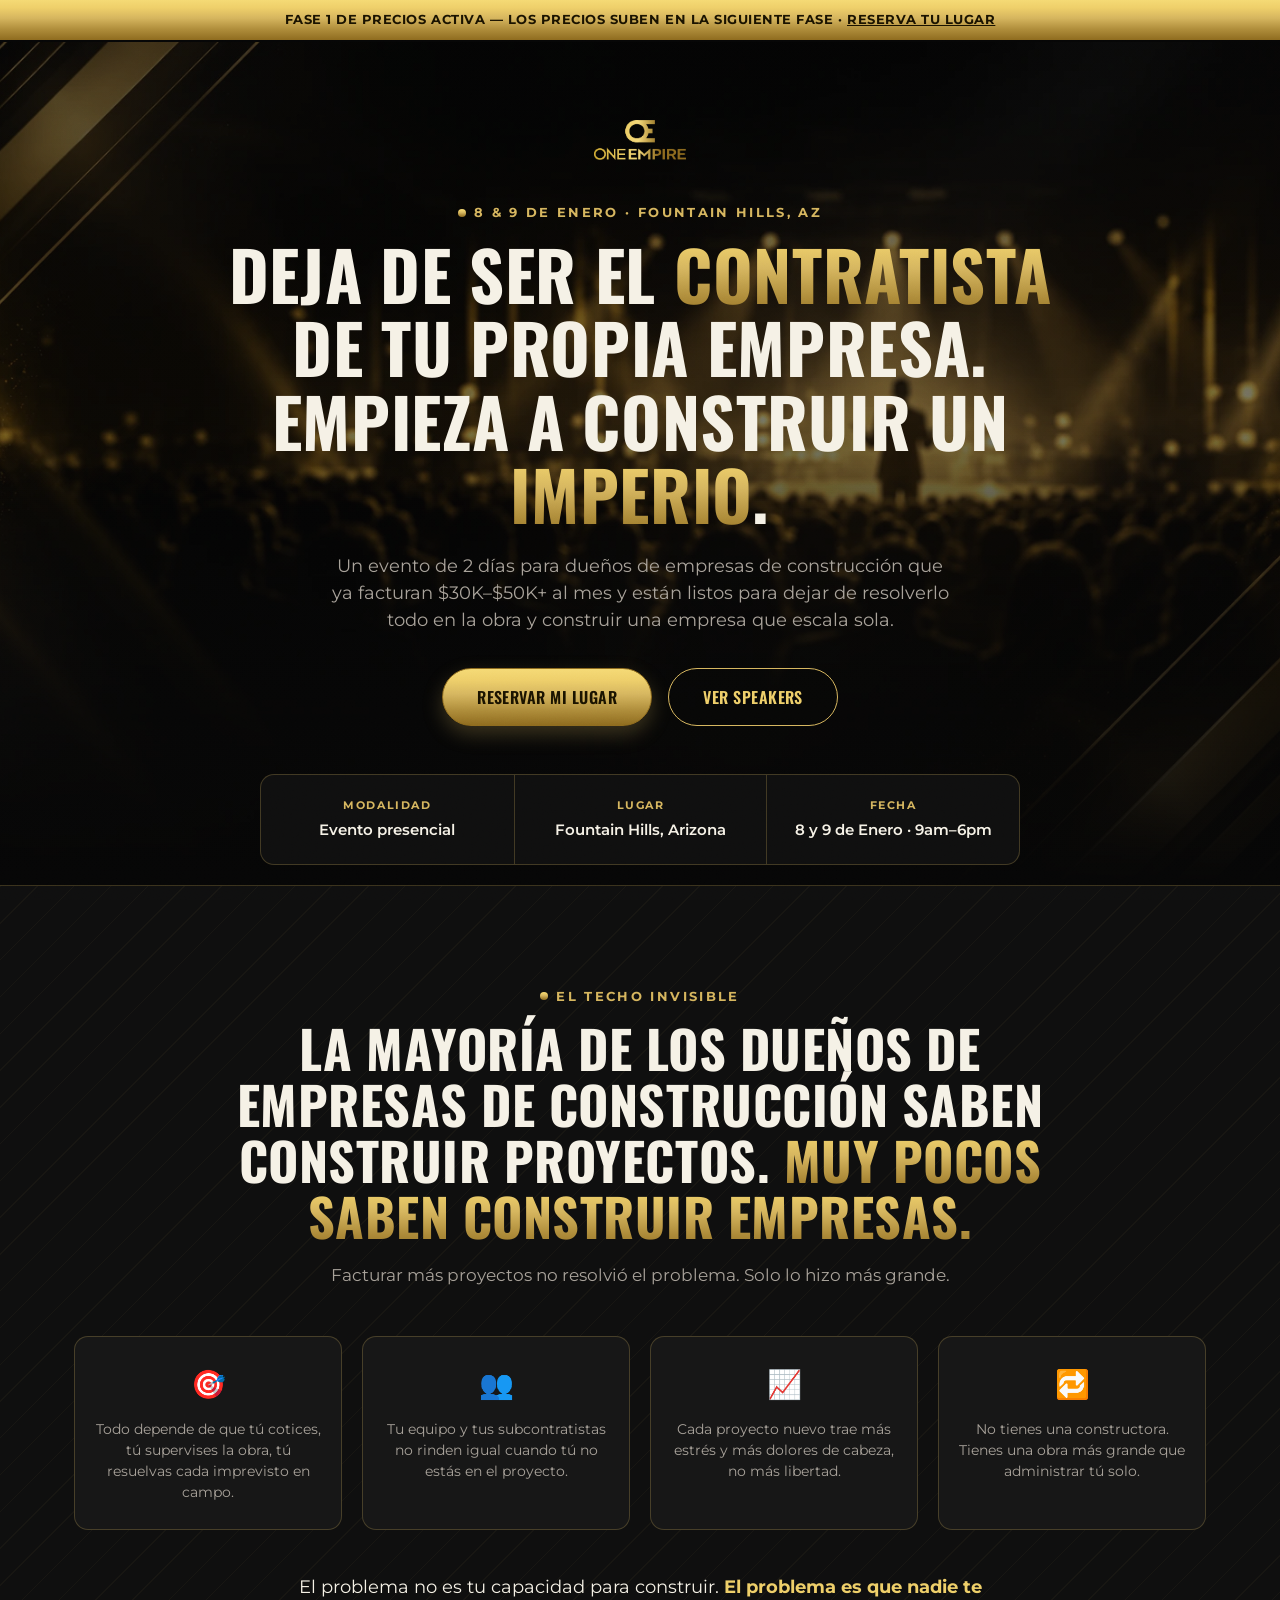
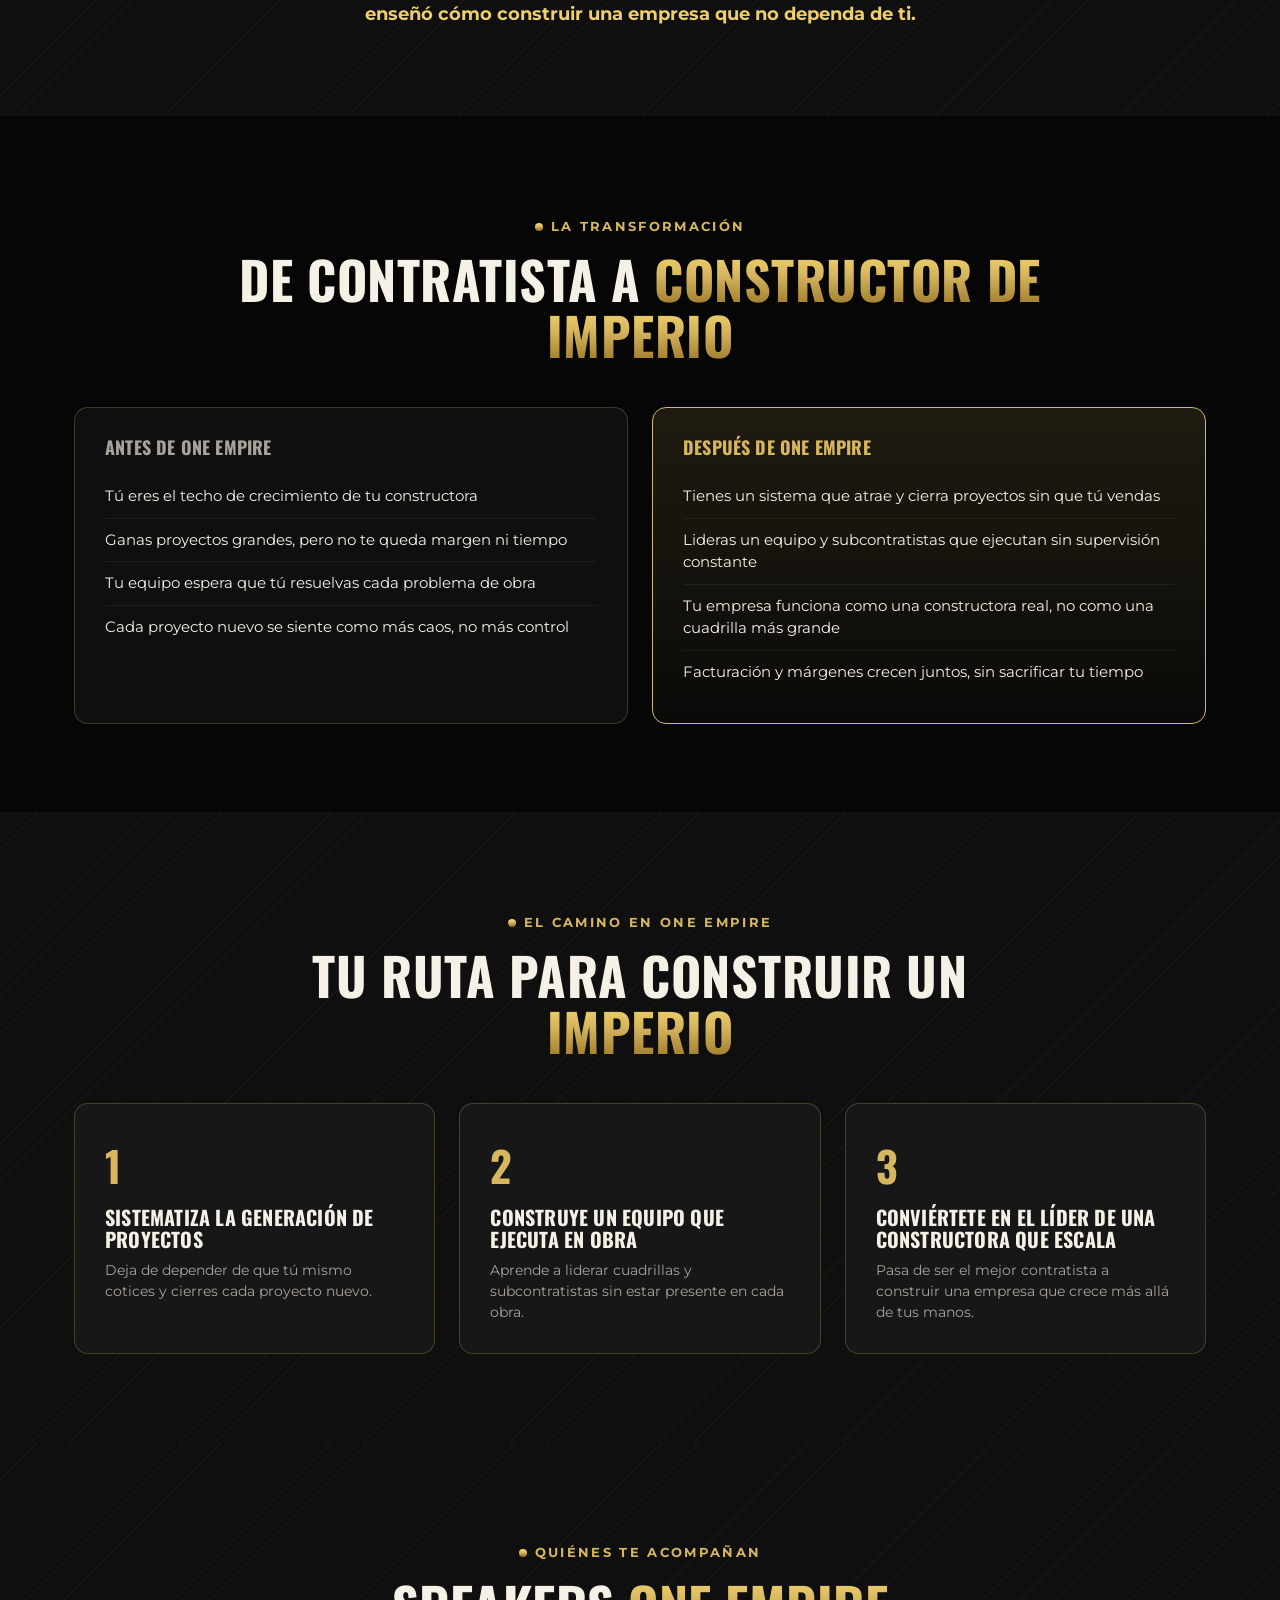
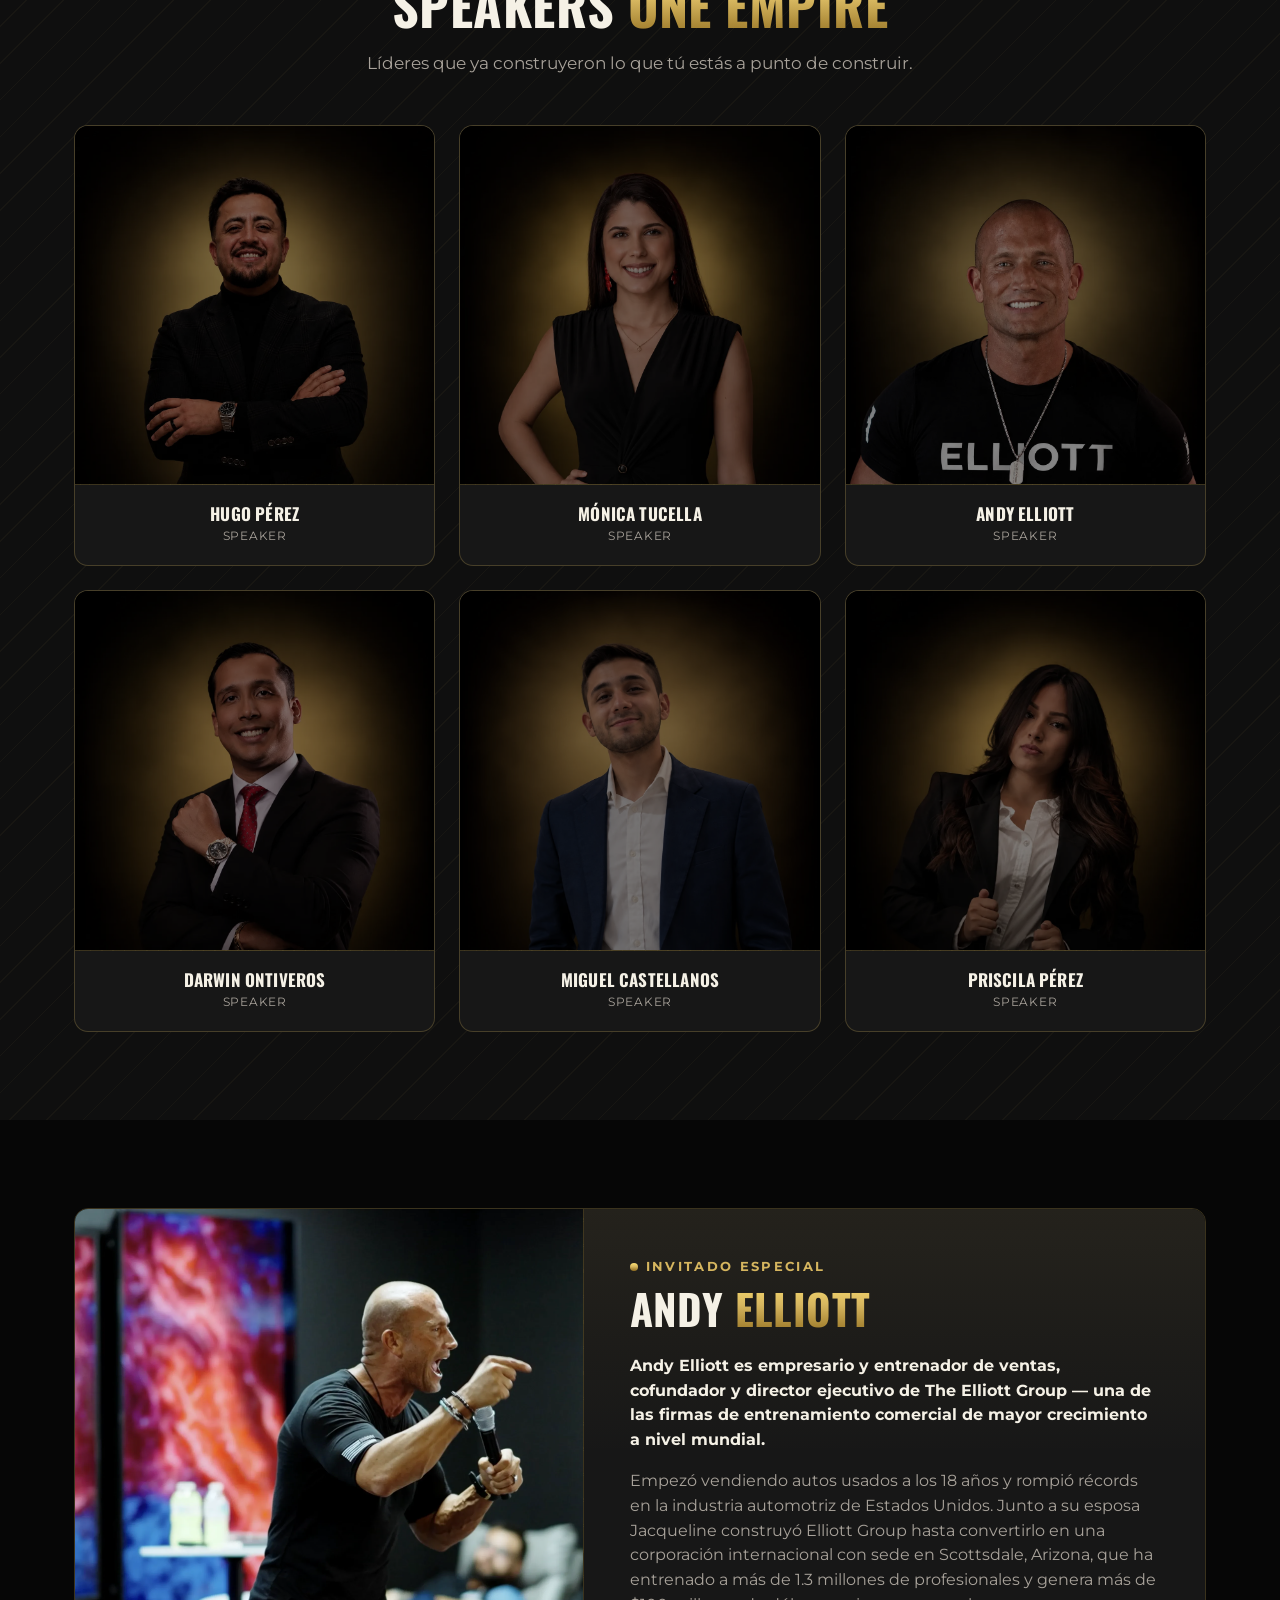
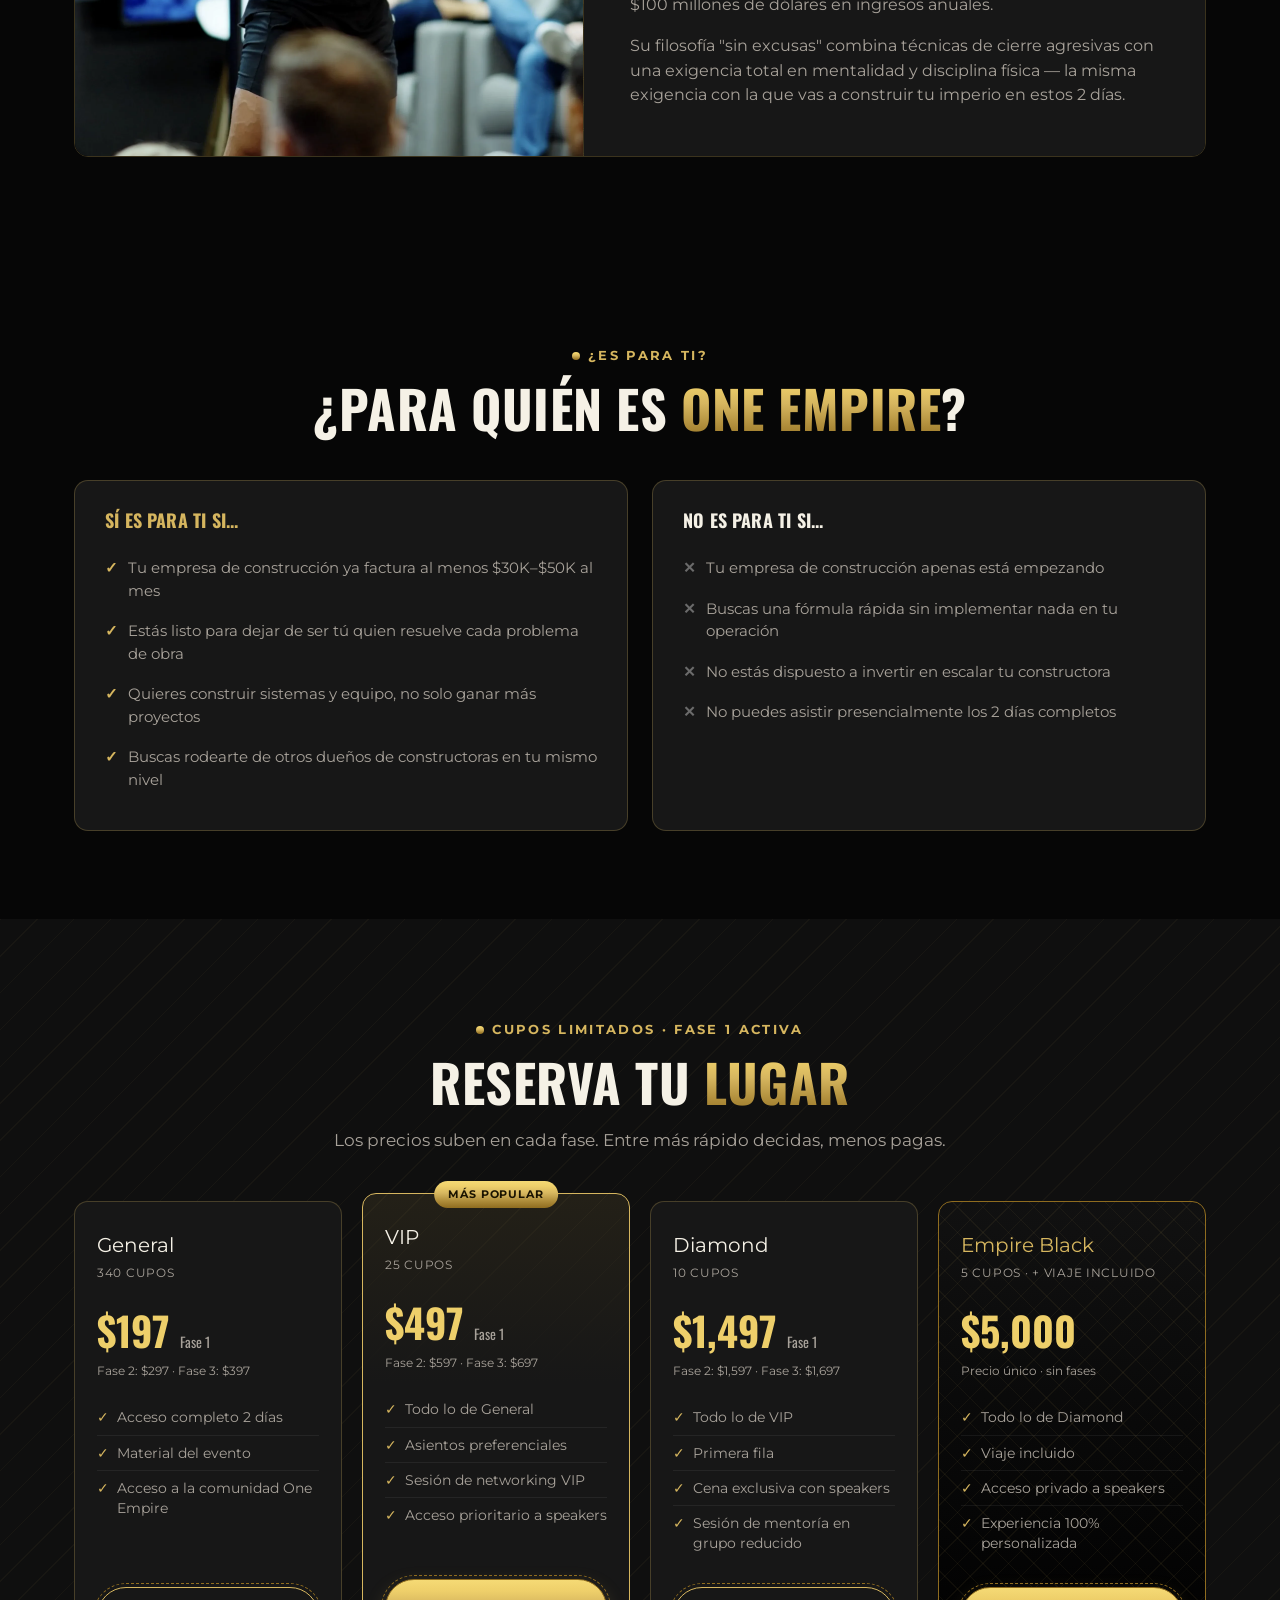
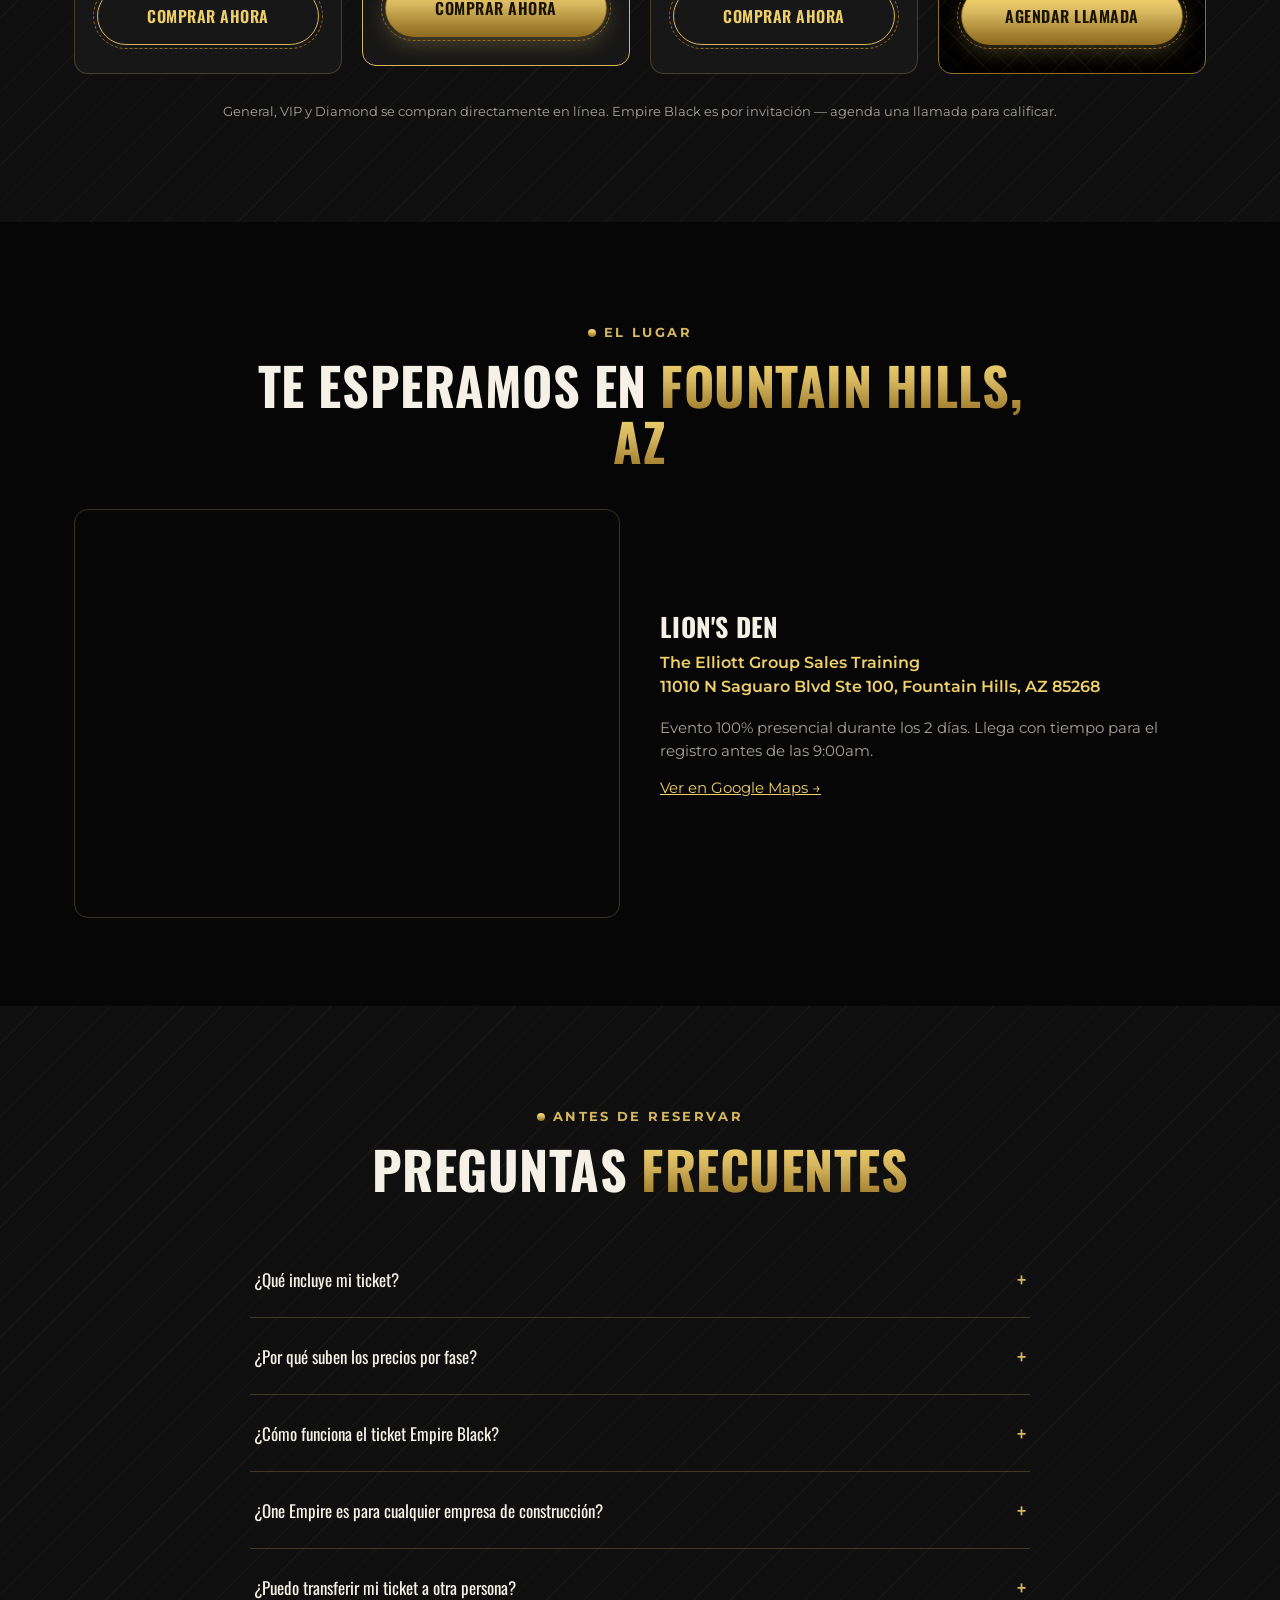
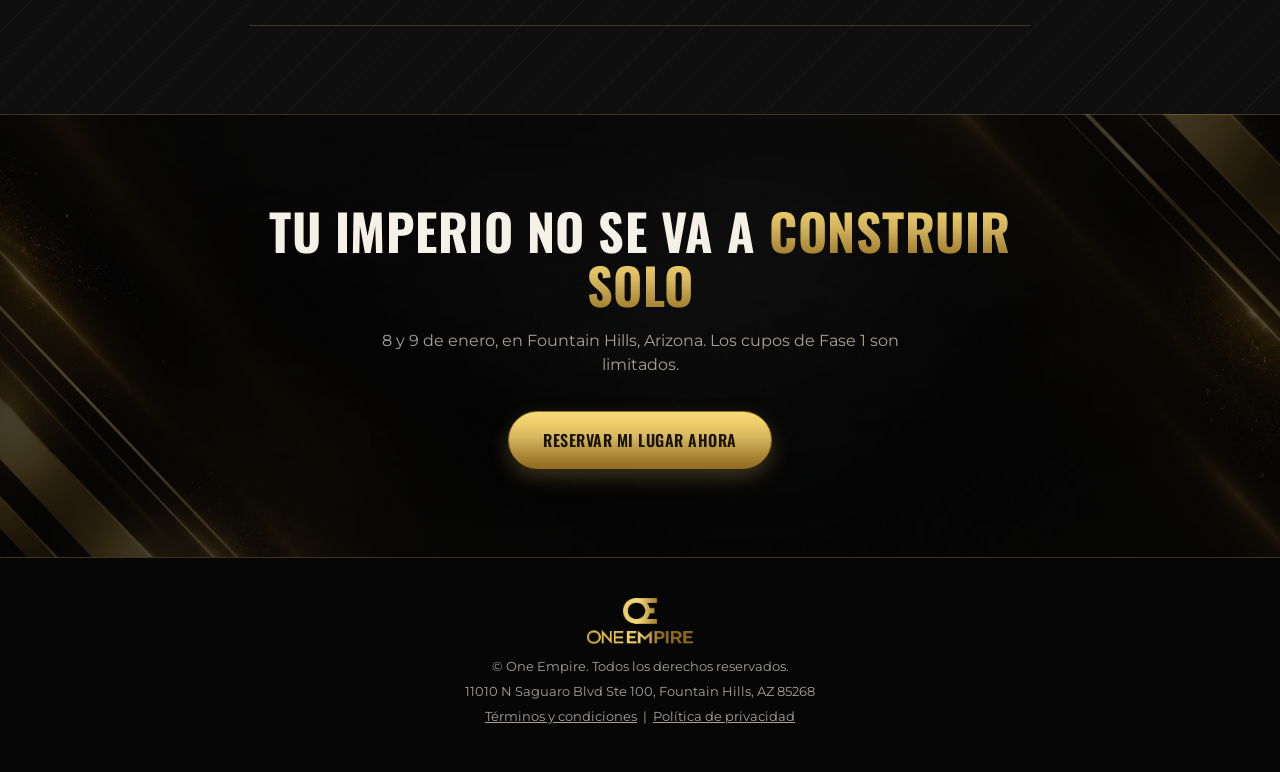
==== one-empire/index.html @ 003ba7a5 "Darken the bright gold speaker photo backgrounds, remove footer placeholder outline - Applied a CSS " ====
<!doctype html>
<html lang="es">
<head>
<meta charset="utf-8">
<title>One Empire | 8-9 de Enero, Fountain Hills AZ</title>
<meta name="description" content="One Empire: el evento para dueños de empresas de construcción que ya facturan y están listos para construir un imperio. 8 y 9 de enero en Fountain Hills, Arizona.">
<meta name="viewport" content="width=device-width, initial-scale=1">
<link rel="preconnect" href="https://fonts.googleapis.com">
<link rel="preconnect" href="https://fonts.gstatic.com" crossorigin>
<link href="https://fonts.googleapis.com/css2?family=Oswald:wght@500;600;700&family=Montserrat:wght@400;500;600;700&display=swap" rel="stylesheet">
<link rel="stylesheet" href="styles.css">
</head>
<body>

<!-- Barra de urgencia -->
<div class="sticky-bar">
  FASE 1 DE PRECIOS ACTIVA — LOS PRECIOS SUBEN EN LA SIGUIENTE FASE · <a href="#pricing">RESERVA TU LUGAR</a>
</div>

<!-- ========================= HERO ========================= -->
<header class="hero">
  <div class="logo"><img src="assets/logo/one-empire-logo.webp" alt="One Empire" class="logo-img"></div>
  <div class="wrap hero-content">
    <span class="eyebrow">8 &amp; 9 de Enero · Fountain Hills, AZ</span>
    <h1>DEJA DE SER EL <span class="gold">CONTRATISTA</span> DE TU PROPIA EMPRESA.<br>EMPIEZA A CONSTRUIR UN <span class="gold">IMPERIO</span>.</h1>
    <p class="lead">
      Un evento de 2 días para dueños de empresas de construcción que ya facturan $30K&ndash;$50K+ al mes y están
      listos para dejar de resolverlo todo en la obra y construir una empresa que escala sola.
    </p>
    <div class="hero-ctas">
      <a href="#pricing" class="btn btn-gold">Reservar mi lugar</a>
      <a href="#speakers" class="btn btn-outline">Ver speakers</a>
    </div>

    <div class="facts">
      <div>
        <div class="fact-label">Modalidad</div>
        <div class="fact-value">Evento presencial</div>
      </div>
      <div>
        <div class="fact-label">Lugar</div>
        <div class="fact-value">Fountain Hills, Arizona</div>
      </div>
      <div>
        <div class="fact-label">Fecha</div>
        <div class="fact-value">8 y 9 de Enero · 9am–6pm</div>
      </div>
    </div>
  </div>
</header>

<!-- ========================= PAIN ========================= -->
<section class="pain">
  <div class="wrap">
    <p class="eyebrow" style="justify-content:center;display:flex;">El techo invisible</p>
    <h2 class="section-title">LA MAYORÍA DE LOS DUEÑOS DE EMPRESAS DE CONSTRUCCIÓN SABEN CONSTRUIR PROYECTOS. <span class="gold">MUY POCOS SABEN CONSTRUIR EMPRESAS.</span></h2>
    <p class="section-sub">Facturar más proyectos no resolvió el problema. Solo lo hizo más grande.</p>

    <div class="pain-grid">
      <div class="pain-card">
        <div class="icon">🎯</div>
        <p>Todo depende de que tú cotices, tú supervises la obra, tú resuelvas cada imprevisto en campo.</p>
      </div>
      <div class="pain-card">
        <div class="icon">👥</div>
        <p>Tu equipo y tus subcontratistas no rinden igual cuando tú no estás en el proyecto.</p>
      </div>
      <div class="pain-card">
        <div class="icon">📈</div>
        <p>Cada proyecto nuevo trae más estrés y más dolores de cabeza, no más libertad.</p>
      </div>
      <div class="pain-card">
        <div class="icon">🔁</div>
        <p>No tienes una constructora. Tienes una obra más grande que administrar tú solo.</p>
      </div>
    </div>

    <p class="pain-closer">
      El problema no es tu capacidad para construir. <strong>El problema es que nadie te enseñó cómo construir una empresa que no dependa de ti.</strong>
    </p>
  </div>
</section>

<!-- ========================= BEFORE / AFTER ========================= -->
<section id="antes-despues">
  <div class="wrap">
    <p class="eyebrow" style="justify-content:center;display:flex;">La transformación</p>
    <h2 class="section-title">DE CONTRATISTA A <span class="gold">CONSTRUCTOR DE IMPERIO</span></h2>

    <div class="compare">
      <div class="compare-card before">
        <h4>Antes de One Empire</h4>
        <ul>
          <li>Tú eres el techo de crecimiento de tu constructora</li>
          <li>Ganas proyectos grandes, pero no te queda margen ni tiempo</li>
          <li>Tu equipo espera que tú resuelvas cada problema de obra</li>
          <li>Cada proyecto nuevo se siente como más caos, no más control</li>
        </ul>
      </div>
      <div class="compare-card after">
        <h4>Después de One Empire</h4>
        <ul>
          <li>Tienes un sistema que atrae y cierra proyectos sin que tú vendas</li>
          <li>Lideras un equipo y subcontratistas que ejecutan sin supervisión constante</li>
          <li>Tu empresa funciona como una constructora real, no como una cuadrilla más grande</li>
          <li>Facturación y márgenes crecen juntos, sin sacrificar tu tiempo</li>
        </ul>
      </div>
    </div>
  </div>
</section>

<!-- ========================= 3 PASOS ========================= -->
<section class="pain">
  <div class="wrap">
    <p class="eyebrow" style="justify-content:center;display:flex;">El camino en One Empire</p>
    <h2 class="section-title">TU RUTA PARA CONSTRUIR UN <span class="gold">IMPERIO</span></h2>

    <div class="process-grid">
      <div class="process-card">
        <div class="num">1</div>
        <h3>Sistematiza la generación de proyectos</h3>
        <p>Deja de depender de que tú mismo cotices y cierres cada proyecto nuevo.</p>
      </div>
      <div class="process-card">
        <div class="num">2</div>
        <h3>Construye un equipo que ejecuta en obra</h3>
        <p>Aprende a liderar cuadrillas y subcontratistas sin estar presente en cada obra.</p>
      </div>
      <div class="process-card">
        <div class="num">3</div>
        <h3>Conviértete en el líder de una constructora que escala</h3>
        <p>Pasa de ser el mejor contratista a construir una empresa que crece más allá de tus manos.</p>
      </div>
    </div>
  </div>
</section>

<!-- ========================= SPEAKERS ========================= -->
<section class="speakers" id="speakers">
  <div class="wrap">
    <p class="eyebrow" style="justify-content:center;display:flex;">Quiénes te acompañan</p>
    <h2 class="section-title">SPEAKERS <span class="gold">ONE EMPIRE</span></h2>
    <p class="section-sub">Líderes que ya construyeron lo que tú estás a punto de construir.</p>

    <div class="speakers-grid">
      <div class="speaker-card">
        <div class="speaker-photo"><img src="assets/speakers/hugo-perez.webp" alt="Hugo Pérez" class="speaker-photo-img"></div>
        <h4>Hugo Pérez</h4>
        <span class="role">Speaker</span>
      </div>
      <div class="speaker-card">
        <div class="speaker-photo"><img src="assets/speakers/monica-tucella.webp" alt="Mónica Tucella" class="speaker-photo-img"></div>
        <h4>Mónica Tucella</h4>
        <span class="role">Speaker</span>
      </div>
      <div class="speaker-card">
        <div class="speaker-photo"><img src="assets/speakers/andy-elliott.webp" alt="Andy Elliott" class="speaker-photo-img"></div>
        <h4>Andy Elliott</h4>
        <span class="role">Speaker</span>
      </div>
      <div class="speaker-card">
        <div class="speaker-photo"><img src="assets/speakers/darwin-ontiveros.webp" alt="Darwin Ontiveros" class="speaker-photo-img"></div>
        <h4>Darwin Ontiveros</h4>
        <span class="role">Speaker</span>
      </div>
      <div class="speaker-card">
        <div class="speaker-photo"><img src="assets/speakers/miguel-castellanos.webp" alt="Miguel Castellanos" class="speaker-photo-img"></div>
        <h4>Miguel Castellanos</h4>
        <span class="role">Speaker</span>
      </div>
      <div class="speaker-card">
        <div class="speaker-photo"><img src="assets/speakers/priscila-perez.webp" alt="Priscila Pérez" class="speaker-photo-img"></div>
        <h4>Priscila Pérez</h4>
        <span class="role">Speaker</span>
      </div>
    </div>
  </div>
</section>

<!-- ========================= INVITADO ESPECIAL ========================= -->
<section class="guest-spotlight" id="andy-elliott">
  <div class="wrap">
    <div class="guest-card">
      <div class="guest-photo">
        <img src="assets/speakers/andy-elliott-action.webp" alt="Andy Elliott hablando en el escenario" class="guest-photo-img">
      </div>
      <div class="guest-bio">
        <span class="eyebrow">Invitado especial</span>
        <h2>ANDY <span class="gold">ELLIOTT</span></h2>
        <p><strong>Andy Elliott es empresario y entrenador de ventas, cofundador y director ejecutivo de The Elliott Group — una de las firmas de entrenamiento comercial de mayor crecimiento a nivel mundial.</strong></p>
        <p>Empezó vendiendo autos usados a los 18 años y rompió récords en la industria automotriz de Estados Unidos. Junto a su esposa Jacqueline construyó Elliott Group hasta convertirlo en una corporación internacional con sede en Scottsdale, Arizona, que ha entrenado a más de 1.3 millones de profesionales y genera más de $100 millones de dólares en ingresos anuales.</p>
        <p>Su filosofía "sin excusas" combina técnicas de cierre agresivas con una exigencia total en mentalidad y disciplina física — la misma exigencia con la que vas a construir tu imperio en estos 2 días.</p>
      </div>
    </div>
  </div>
</section>

<!-- ========================= PARA QUIÉN ========================= -->
<section id="para-quien">
  <div class="wrap">
    <p class="eyebrow" style="justify-content:center;display:flex;">¿Es para ti?</p>
    <h2 class="section-title">¿PARA QUIÉN ES <span class="gold">ONE EMPIRE</span>?</h2>

    <div class="audience-grid">
      <div class="audience-card yes">
        <h4>Sí es para ti si...</h4>
        <ul>
          <li>Tu empresa de construcción ya factura al menos $30K–$50K al mes</li>
          <li>Estás listo para dejar de ser tú quien resuelve cada problema de obra</li>
          <li>Quieres construir sistemas y equipo, no solo ganar más proyectos</li>
          <li>Buscas rodearte de otros dueños de constructoras en tu mismo nivel</li>
        </ul>
      </div>
      <div class="audience-card no">
        <h4>No es para ti si...</h4>
        <ul>
          <li>Tu empresa de construcción apenas está empezando</li>
          <li>Buscas una fórmula rápida sin implementar nada en tu operación</li>
          <li>No estás dispuesto a invertir en escalar tu constructora</li>
          <li>No puedes asistir presencialmente los 2 días completos</li>
        </ul>
      </div>
    </div>
  </div>
</section>

<!-- ========================= PRICING ========================= -->
<section class="pricing" id="pricing">
  <div class="wrap">
    <p class="eyebrow" style="justify-content:center;display:flex;">Cupos limitados · Fase 1 activa</p>
    <h2 class="section-title">RESERVA TU <span class="gold">LUGAR</span></h2>
    <p class="section-sub">Los precios suben en cada fase. Entre más rápido decidas, menos pagas.</p>

    <div class="pricing-grid">

      <!-- GENERAL -->
      <div class="tier-card">
        <div class="tier-name">General</div>
        <div class="tier-seats">340 cupos</div>
        <div class="tier-price">$197 <small>Fase 1</small></div>
        <div class="tier-phases">Fase 2: $297 · Fase 3: $397</div>
        <ul class="tier-features">
          <li>Acceso completo 2 días</li>
          <li>Material del evento</li>
          <li>Acceso a la comunidad One Empire</li>
        </ul>
        <a href="#" class="btn btn-outline btn-block todo" title="Enlace de pago pendiente">Comprar ahora</a>
      </div>

      <!-- VIP -->
      <div class="tier-card featured">
        <div class="badge">Más popular</div>
        <div class="tier-name">VIP</div>
        <div class="tier-seats">25 cupos</div>
        <div class="tier-price">$497 <small>Fase 1</small></div>
        <div class="tier-phases">Fase 2: $597 · Fase 3: $697</div>
        <ul class="tier-features">
          <li>Todo lo de General</li>
          <li>Asientos preferenciales</li>
          <li>Sesión de networking VIP</li>
          <li>Acceso prioritario a speakers</li>
        </ul>
        <a href="#" class="btn btn-gold btn-block todo" title="Enlace de pago pendiente">Comprar ahora</a>
      </div>

      <!-- DIAMOND -->
      <div class="tier-card">
        <div class="tier-name">Diamond</div>
        <div class="tier-seats">10 cupos</div>
        <div class="tier-price">$1,497 <small>Fase 1</small></div>
        <div class="tier-phases">Fase 2: $1,597 · Fase 3: $1,697</div>
        <ul class="tier-features">
          <li>Todo lo de VIP</li>
          <li>Primera fila</li>
          <li>Cena exclusiva con speakers</li>
          <li>Sesión de mentoría en grupo reducido</li>
        </ul>
        <a href="#" class="btn btn-outline btn-block todo" title="Enlace de pago pendiente">Comprar ahora</a>
      </div>

      <!-- EMPIRE BLACK -->
      <div class="tier-card black-tier">
        <div class="tier-name">Empire Black</div>
        <div class="tier-seats">5 cupos · + viaje incluido</div>
        <div class="tier-price">$5,000</div>
        <div class="tier-phases">Precio único · sin fases</div>
        <ul class="tier-features">
          <li>Todo lo de Diamond</li>
          <li>Viaje incluido</li>
          <li>Acceso privado a speakers</li>
          <li>Experiencia 100% personalizada</li>
        </ul>
        <a href="#" class="btn btn-gold btn-block todo" title="Requiere agendar llamada">Agendar llamada</a>
      </div>

    </div>

    <p class="pricing-note">
      General, VIP y Diamond se compran directamente en línea. Empire Black es por invitación —
      agenda una llamada para calificar.
    </p>
  </div>
</section>

<!-- ========================= VENUE ========================= -->
<section id="venue">
  <div class="wrap">
    <p class="eyebrow" style="justify-content:center;display:flex;">El lugar</p>
    <h2 class="section-title">TE ESPERAMOS EN <span class="gold">FOUNTAIN HILLS, AZ</span></h2>

    <div class="venue-grid">
      <div class="venue-map">
        <iframe
          loading="lazy"
          referrerpolicy="no-referrer-when-downgrade"
          src="https://www.google.com/maps?q=11010+N+Saguaro+Blvd+Ste+100,+Fountain+Hills,+AZ+85268&output=embed">
        </iframe>
      </div>
      <div class="venue-info">
        <h3>Lion's Den</h3>
        <div class="address">The Elliott Group Sales Training<br>11010 N Saguaro Blvd Ste 100, Fountain Hills, AZ 85268</div>
        <p>Evento 100% presencial durante los 2 días. Llega con tiempo para el registro antes de las 9:00am.</p>
        <p><a href="https://www.google.com/maps/search/?api=1&query=11010+N+Saguaro+Blvd+Ste+100,+Fountain+Hills,+AZ+85268" target="_blank" rel="noopener" style="color:var(--gold-light);text-decoration:underline;">Ver en Google Maps →</a></p>
      </div>
    </div>
  </div>
</section>

<!-- ========================= FAQ ========================= -->
<section class="pain">
  <div class="wrap">
    <p class="eyebrow" style="justify-content:center;display:flex;">Antes de reservar</p>
    <h2 class="section-title">PREGUNTAS <span class="gold">FRECUENTES</span></h2>

    <div class="faq-list">
      <div class="faq-item">
        <button class="faq-question">¿Qué incluye mi ticket? <span class="plus">+</span></button>
        <div class="faq-answer"><p>Todos los tickets incluyen acceso completo a los 2 días del evento. Los niveles VIP, Diamond y Empire Black suman beneficios adicionales como asientos preferenciales, networking exclusivo y acceso directo a speakers — revisa el detalle en cada tarjeta de precio.</p></div>
      </div>
      <div class="faq-item">
        <button class="faq-question">¿Por qué suben los precios por fase? <span class="plus">+</span></button>
        <div class="faq-answer"><p>Los cupos son limitados por nivel. Conforme se acerca la fecha del evento, el precio sube por fase — entre antes reserves tu lugar, mejor precio obtienes.</p></div>
      </div>
      <div class="faq-item">
        <button class="faq-question">¿Cómo funciona el ticket Empire Black? <span class="plus">+</span></button>
        <div class="faq-answer"><p>Empire Black es un cupo limitado a 5 personas e incluye viaje. No se compra directamente en línea — primero se agenda una llamada de calificación para asegurar que la experiencia sea la adecuada para ti.</p></div>
      </div>
      <div class="faq-item">
        <button class="faq-question">¿One Empire es para cualquier empresa de construcción? <span class="plus">+</span></button>
        <div class="faq-answer"><p>No. One Empire está diseñado para dueños de empresas de construcción que ya facturan al menos $30K–$50K al mes y están listos para escalar su operación más allá de su esfuerzo personal en la obra.</p></div>
      </div>
      <div class="faq-item">
        <button class="faq-question">¿Puedo transferir mi ticket a otra persona? <span class="plus">+</span></button>
        <div class="faq-answer"><p>Contáctanos por correo o WhatsApp antes del evento y con gusto te ayudamos con la transferencia. <em>(Política final pendiente de confirmar).</em></p></div>
      </div>
    </div>
  </div>
</section>

<!-- ========================= FINAL CTA ========================= -->
<section class="final-cta">
  <div class="wrap">
    <h2>TU IMPERIO NO SE VA A <span class="gold">CONSTRUIR SOLO</span></h2>
    <p>8 y 9 de enero, en Fountain Hills, Arizona. Los cupos de Fase 1 son limitados.</p>
    <a href="#pricing" class="btn btn-gold">Reservar mi lugar ahora</a>
  </div>
</section>

<!-- ========================= FOOTER ========================= -->
<footer>
  <div class="wrap">
    <div class="logo"><img src="assets/logo/one-empire-logo.webp" alt="One Empire" class="logo-img"></div>
    <p>© One Empire. Todos los derechos reservados.</p>
    <p>11010 N Saguaro Blvd Ste 100, Fountain Hills, AZ 85268</p>
    <p><a href="#" title="Pendiente">Términos y condiciones</a> &nbsp;|&nbsp; <a href="#" title="Pendiente">Política de privacidad</a></p>
  </div>
</footer>

<script src="script.js"></script>
</body>
</html>
---- one-empire/styles.css ----
/* ==========================================================================
   ONE EMPIRE — Landing page styles
   Identidad: negro + dorado
   ========================================================================== */

:root {
  /* Dorado tomado directamente del logo One Empire (muestreado del archivo) */
  --black: #060606;
  --black-2: #0f0f0f;
  --black-3: #171717;
  --gold-lightest: #f5da75;
  --gold-light: #eecf6a;
  --gold: #d6b65f;
  --gold-mid: #ad8b39;
  --gold-dark: #8f6c1f;
  --white: #f5f1e6;
  --gray: #a8a29a;
  --border: rgba(214, 182, 95, 0.25);
  --radius: 14px;
  --max-width: 1180px;
  --gold-gradient: linear-gradient(180deg, #f5da75 0%, #eecf6a 20%, #d6b65f 45%, #ad8b39 75%, #8f6c1f 100%);
}

* {
  box-sizing: border-box;
}

html {
  scroll-behavior: smooth;
}

body {
  margin: 0;
  background: var(--black);
  color: var(--white);
  font-family: "Montserrat", "Segoe UI", Arial, sans-serif;
  line-height: 1.5;
  -webkit-font-smoothing: antialiased;
}

/* Grano/textura fotográfica sutil sobre toda la página */
body::before {
  content: "";
  position: fixed;
  inset: 0;
  z-index: 2;
  pointer-events: none;
  opacity: 0.05;
  mix-blend-mode: overlay;
  background-image: url("data:image/svg+xml,%3Csvg xmlns='http://www.w3.org/2000/svg' width='180' height='180'%3E%3Cfilter id='n'%3E%3CfeTurbulence type='fractalNoise' baseFrequency='0.85' numOctaves='3' stitchTiles='stitch'/%3E%3C/filter%3E%3Crect width='100%25' height='100%25' filter='url(%23n)'/%3E%3C/svg%3E");
  background-size: 180px 180px;
}

/* Textura de líneas diagonales finas, para secciones con fondo oscuro alterno */
.texture-lines {
  background-image:
    repeating-linear-gradient(135deg, rgba(214, 182, 95, 0.045) 0px, rgba(214, 182, 95, 0.045) 1px, transparent 1px, transparent 26px);
}

/* Patrón tipo rombo/faceta dorada, para superficies "premium" (ej. tarjeta Empire Black) */
.texture-facets {
  background-image:
    repeating-linear-gradient(45deg, rgba(214, 182, 95, 0.06) 0 1px, transparent 1px 18px),
    repeating-linear-gradient(-45deg, rgba(214, 182, 95, 0.06) 0 1px, transparent 1px 18px);
}

img {
  max-width: 100%;
  display: block;
}

a {
  color: inherit;
}

.wrap {
  max-width: var(--max-width);
  margin: 0 auto;
  padding: 0 24px;
}

section {
  padding: 88px 0;
  position: relative;
}

h1, h2, h3, h4 {
  font-family: "Oswald", "Montserrat", Arial, sans-serif;
  text-transform: uppercase;
  letter-spacing: 0.01em;
  line-height: 1.08;
  margin: 0 0 18px;
}

.eyebrow {
  display: inline-flex;
  align-items: center;
  gap: 8px;
  font-size: 13px;
  font-weight: 700;
  letter-spacing: 0.18em;
  text-transform: uppercase;
  color: var(--gold);
  margin-bottom: 14px;
}

.eyebrow::before {
  content: "";
  width: 8px;
  height: 8px;
  border-radius: 50%;
  background: var(--gold-gradient);
}

.gold {
  background: var(--gold-gradient);
  -webkit-background-clip: text;
  background-clip: text;
  color: transparent;
}

.section-title {
  font-size: clamp(30px, 4.2vw, 52px);
  text-align: center;
  max-width: 820px;
  margin-left: auto;
  margin-right: auto;
}

.section-sub {
  text-align: center;
  color: var(--gray);
  max-width: 640px;
  margin: 0 auto 48px;
  font-size: 17px;
}

/* ---------- Buttons ---------- */
.btn {
  display: inline-flex;
  align-items: center;
  justify-content: center;
  gap: 10px;
  padding: 16px 34px;
  border-radius: 999px;
  font-family: "Oswald", Arial, sans-serif;
  font-weight: 600;
  font-size: 16px;
  letter-spacing: 0.03em;
  text-transform: uppercase;
  text-decoration: none;
  border: 1px solid transparent;
  cursor: pointer;
  transition: transform 0.15s ease, box-shadow 0.15s ease;
}

.btn-gold {
  background: var(--gold-gradient);
  color: #1a1300;
  border-color: #8f6c1f;
  box-shadow: 0 8px 20px rgba(214, 182, 95, 0.25);
}

.btn-gold:hover {
  transform: translateY(-2px);
  box-shadow: 0 14px 28px rgba(214, 182, 95, 0.35);
}

.btn-outline {
  background: transparent;
  color: var(--gold-light);
  border-color: var(--gold);
}

.btn-outline:hover {
  background: rgba(214, 182, 95, 0.08);
}

.btn-block {
  width: 100%;
}

/* ---------- Sticky urgency bar ---------- */
.sticky-bar {
  position: fixed;
  top: 0;
  left: 0;
  right: 0;
  z-index: 999;
  background: var(--gold-gradient);
  color: #1a1300;
  font-weight: 700;
  font-size: 13px;
  letter-spacing: 0.04em;
  text-align: center;
  padding: 10px 16px;
}

.sticky-bar a {
  text-decoration: underline;
}

body {
  padding-top: 42px;
}

/* ---------- Header / Hero ---------- */
.hero {
  padding-top: 56px;
  position: relative;
  overflow: hidden;
  background:
    linear-gradient(180deg, rgba(6, 6, 6, 0.6) 0%, rgba(6, 6, 6, 0.55) 45%, var(--black) 100%),
    url("assets/backgrounds/hero-stage.webp") center 35% / cover no-repeat;
  border-bottom: 1px solid var(--border);
}

.logo,
.hero-content {
  position: relative;
  z-index: 1;
}

.logo {
  text-align: center;
  padding: 22px 0 0;
}

.logo-img {
  height: 40px;
  width: auto;
  margin: 0 auto;
}

footer .logo-img {
  height: 46px;
}

.hero-content {
  text-align: center;
  padding: 40px 0 20px;
}

.hero-content h1 {
  font-size: clamp(36px, 6vw, 68px);
  max-width: 900px;
  margin: 0 auto 22px;
}

.hero-content p.lead {
  max-width: 620px;
  margin: 0 auto 34px;
  color: var(--gray);
  font-size: 18px;
}

.hero-ctas {
  display: flex;
  justify-content: center;
  gap: 16px;
  flex-wrap: wrap;
  margin-bottom: 48px;
}

/* quick facts bar */
.facts {
  display: grid;
  grid-template-columns: repeat(3, 1fr);
  max-width: 760px;
  margin: 0 auto;
  border: 1px solid var(--border);
  border-radius: var(--radius);
  overflow: hidden;
  background: var(--black-2);
}

.facts > div {
  padding: 22px 16px;
  text-align: center;
  border-left: 1px solid var(--border);
}

.facts > div:first-child {
  border-left: none;
}

.facts .fact-label {
  font-size: 11px;
  letter-spacing: 0.14em;
  text-transform: uppercase;
  color: var(--gold);
  font-weight: 700;
  margin-bottom: 6px;
}

.facts .fact-value {
  font-weight: 600;
  font-size: 15px;
}

/* ---------- Pain / problem ---------- */
.pain {
  background-color: var(--black-2);
  background-image: repeating-linear-gradient(135deg, rgba(214, 182, 95, 0.045) 0px, rgba(214, 182, 95, 0.045) 1px, transparent 1px, transparent 26px);
}

.pain-grid {
  display: grid;
  grid-template-columns: repeat(4, 1fr);
  gap: 20px;
  margin-top: 44px;
}

.pain-card {
  background: var(--black-3);
  border: 1px solid var(--border);
  border-radius: var(--radius);
  padding: 26px 20px;
  text-align: center;
}

.pain-card .icon {
  font-size: 28px;
  margin-bottom: 14px;
}

.pain-card p {
  font-size: 14px;
  color: var(--gray);
  margin: 0;
}

.pain-closer {
  text-align: center;
  max-width: 720px;
  margin: 44px auto 0;
  font-size: 18px;
}

.pain-closer strong {
  color: var(--gold-light);
}

/* ---------- Before / after ---------- */
.compare {
  display: grid;
  grid-template-columns: 1fr 1fr;
  gap: 24px;
  margin-top: 44px;
}

.compare-card {
  border-radius: var(--radius);
  padding: 30px;
  border: 1px solid var(--border);
}

.compare-card.before {
  background: var(--black-2);
}

.compare-card.after {
  background: linear-gradient(180deg, rgba(214, 182, 95, 0.12), rgba(214, 182, 95, 0.02));
  border-color: var(--gold);
}

.compare-card h4 {
  font-size: 18px;
  margin-bottom: 18px;
}

.compare-card.before h4 {
  color: var(--gray);
}

.compare-card.after h4 {
  color: var(--gold);
}

.compare-card ul {
  list-style: none;
  margin: 0;
  padding: 0;
}

.compare-card li {
  padding: 10px 0;
  border-top: 1px solid rgba(255, 255, 255, 0.06);
  font-size: 15px;
  display: flex;
  gap: 10px;
}

.compare-card li:first-child {
  border-top: none;
}

/* ---------- Process (3 steps) ---------- */
.process-grid {
  display: grid;
  grid-template-columns: repeat(3, 1fr);
  gap: 24px;
  margin-top: 44px;
}

.process-card {
  background: var(--black-3);
  border: 1px solid var(--border);
  border-radius: var(--radius);
  padding: 30px;
}

.process-card .num {
  font-family: "Oswald", Arial, sans-serif;
  font-size: 42px;
  font-weight: 700;
  color: var(--gold);
  margin-bottom: 10px;
}

.process-card h3 {
  font-size: 20px;
  margin-bottom: 10px;
}

.process-card p {
  color: var(--gray);
  font-size: 14px;
  margin: 0;
}

/* ---------- Speakers ---------- */
.speakers {
  background-color: var(--black-2);
  background-image: repeating-linear-gradient(135deg, rgba(214, 182, 95, 0.045) 0px, rgba(214, 182, 95, 0.045) 1px, transparent 1px, transparent 26px);
}

.speakers-grid {
  display: grid;
  grid-template-columns: repeat(3, 1fr);
  gap: 24px;
  margin-top: 44px;
}

.speaker-card {
  background: var(--black-3);
  border: 1px solid var(--border);
  border-radius: var(--radius);
  overflow: hidden;
  text-align: center;
}

.speaker-photo {
  aspect-ratio: 1 / 1;
  position: relative;
  overflow: hidden;
  background:
    radial-gradient(circle at 50% 30%, rgba(214, 182, 95, 0.25), transparent 60%),
    repeating-linear-gradient(45deg, rgba(214, 182, 95, 0.05) 0 1px, transparent 1px 16px),
    repeating-linear-gradient(-45deg, rgba(214, 182, 95, 0.05) 0 1px, transparent 1px 16px),
    var(--black);
  display: flex;
  align-items: center;
  justify-content: center;
  color: var(--gold-dark);
  font-size: 13px;
  letter-spacing: 0.06em;
  text-transform: uppercase;
  border-bottom: 1px solid var(--border);
}

.speaker-photo-img {
  width: 100%;
  height: 100%;
  object-fit: cover;
  object-position: top center;
  filter: brightness(0.52) saturate(0.75);
}

.speaker-card h4 {
  font-size: 17px;
  margin: 20px 0 4px;
}

.speaker-card .role {
  font-size: 12px;
  color: var(--gray);
  text-transform: uppercase;
  letter-spacing: 0.06em;
  padding-bottom: 20px;
  display: block;
}

/* ---------- Guest spotlight (invitado especial) ---------- */
.guest-card {
  display: grid;
  grid-template-columns: 0.9fr 1.1fr;
  border: 1px solid var(--border);
  border-radius: var(--radius);
  overflow: hidden;
}

.guest-photo {
  position: relative;
  min-height: 460px;
  display: flex;
  align-items: center;
  justify-content: center;
  color: var(--gold-dark);
  font-size: 13px;
  letter-spacing: 0.06em;
  text-transform: uppercase;
  border-right: 1px solid var(--border);
  background:
    radial-gradient(circle at 50% 20%, rgba(214, 182, 95, 0.28), transparent 60%),
    repeating-linear-gradient(45deg, rgba(214, 182, 95, 0.06) 0 1px, transparent 1px 18px),
    repeating-linear-gradient(-45deg, rgba(214, 182, 95, 0.06) 0 1px, transparent 1px 18px),
    var(--black);
}

.guest-photo-img {
  width: 100%;
  height: 100%;
  object-fit: cover;
  object-position: top center;
  position: absolute;
  inset: 0;
}

.guest-bio {
  padding: 48px 46px;
  display: flex;
  flex-direction: column;
  justify-content: center;
  background: linear-gradient(180deg, rgba(214, 182, 95, 0.07), transparent 45%), var(--black-3);
}

.guest-bio .eyebrow {
  margin-bottom: 10px;
}

.guest-bio h2 {
  text-align: left;
  margin: 0 0 22px;
  font-size: clamp(28px, 3.6vw, 42px);
}

.guest-bio p {
  color: var(--gray);
  font-size: 15.5px;
  line-height: 1.6;
  margin: 0 0 16px;
}

.guest-bio p:last-child {
  margin-bottom: 0;
}

.guest-bio p strong {
  color: var(--white);
}

@media (max-width: 900px) {
  .guest-card {
    grid-template-columns: 1fr;
  }

  .guest-photo {
    min-height: 280px;
    border-right: none;
    border-bottom: 1px solid var(--border);
  }

  .guest-bio {
    padding: 36px 28px;
  }
}

/* ---------- Who it's for ---------- */
.audience-grid {
  display: grid;
  grid-template-columns: 1fr 1fr;
  gap: 24px;
  margin-top: 44px;
}

.audience-card {
  border-radius: var(--radius);
  padding: 30px;
  border: 1px solid var(--border);
  background: var(--black-3);
}

.audience-card h4 {
  font-size: 18px;
  margin-bottom: 18px;
}

.audience-card.yes h4 {
  color: var(--gold);
}

.audience-card ul {
  list-style: none;
  margin: 0;
  padding: 0;
}

.audience-card li {
  padding: 9px 0;
  font-size: 15px;
  display: flex;
  gap: 10px;
  color: var(--gray);
}

.audience-card.yes li::before {
  content: "✓";
  color: var(--gold);
  font-weight: 700;
}

.audience-card.no li::before {
  content: "✕";
  color: #6b6b6b;
  font-weight: 700;
}

/* ---------- Pricing ---------- */
.pricing {
  background-color: var(--black-2);
  background-image: repeating-linear-gradient(135deg, rgba(214, 182, 95, 0.045) 0px, rgba(214, 182, 95, 0.045) 1px, transparent 1px, transparent 26px);
}

.pricing-grid {
  display: grid;
  grid-template-columns: repeat(4, 1fr);
  gap: 20px;
  margin-top: 44px;
  align-items: stretch;
}

.tier-card {
  background: var(--black-3);
  border: 1px solid var(--border);
  border-radius: var(--radius);
  padding: 28px 22px;
  display: flex;
  flex-direction: column;
  position: relative;
}

.tier-card.featured {
  border-color: var(--gold);
  background: linear-gradient(180deg, rgba(214, 182, 95, 0.1), var(--black-3) 40%);
  transform: translateY(-8px);
}

.tier-card .badge {
  position: absolute;
  top: -13px;
  left: 50%;
  transform: translateX(-50%);
  background: var(--gold-gradient);
  color: #1a1300;
  font-size: 11px;
  font-weight: 700;
  letter-spacing: 0.08em;
  text-transform: uppercase;
  padding: 5px 14px;
  border-radius: 999px;
}

.tier-name {
  font-size: 20px;
  margin-bottom: 4px;
}

.tier-seats {
  font-size: 12px;
  color: var(--gray);
  text-transform: uppercase;
  letter-spacing: 0.06em;
  margin-bottom: 18px;
}

.tier-price {
  font-family: "Oswald", Arial, sans-serif;
  font-size: 40px;
  font-weight: 700;
  color: var(--gold-light);
  margin-bottom: 2px;
}

.tier-price small {
  font-size: 14px;
  color: var(--gray);
  font-weight: 400;
}

.tier-phases {
  font-size: 12px;
  color: var(--gray);
  margin-bottom: 20px;
}

.tier-features {
  list-style: none;
  margin: 0 0 26px;
  padding: 0;
  flex: 1;
}

.tier-features li {
  font-size: 13.5px;
  padding: 7px 0;
  border-top: 1px solid rgba(255, 255, 255, 0.06);
  display: flex;
  gap: 8px;
  color: var(--gray);
}

.tier-features li:first-child {
  border-top: none;
}

.tier-features li::before {
  content: "✓";
  color: var(--gold);
  flex-shrink: 0;
}

.tier-card.black-tier {
  background-image:
    repeating-linear-gradient(45deg, rgba(214, 182, 95, 0.06) 0 1px, transparent 1px 18px),
    repeating-linear-gradient(-45deg, rgba(214, 182, 95, 0.06) 0 1px, transparent 1px 18px),
    linear-gradient(180deg, #111 0%, #000 100%);
  border-color: var(--gold-dark);
}

.tier-card.black-tier .tier-name {
  color: var(--gold);
}

.pricing-note {
  text-align: center;
  color: var(--gray);
  font-size: 13px;
  margin-top: 28px;
}

/* ---------- Venue ---------- */
.venue-grid {
  display: grid;
  grid-template-columns: 1fr 1fr;
  gap: 40px;
  align-items: center;
  margin-top: 40px;
}

.venue-map {
  aspect-ratio: 4 / 3;
  border-radius: var(--radius);
  overflow: hidden;
  border: 1px solid var(--border);
}

.venue-map iframe {
  width: 100%;
  height: 100%;
  border: 0;
}

.venue-info h3 {
  font-size: 26px;
  margin-bottom: 10px;
}

.venue-info .address {
  color: var(--gold-light);
  font-weight: 600;
  margin-bottom: 18px;
}

.venue-info p {
  color: var(--gray);
  font-size: 15px;
}

/* ---------- FAQ ---------- */
.faq-list {
  max-width: 780px;
  margin: 44px auto 0;
}

.faq-item {
  border-bottom: 1px solid var(--border);
}

.faq-question {
  width: 100%;
  background: none;
  border: none;
  color: var(--white);
  text-align: left;
  font-family: "Oswald", Arial, sans-serif;
  font-size: 17px;
  padding: 22px 4px;
  cursor: pointer;
  display: flex;
  justify-content: space-between;
  align-items: center;
  gap: 20px;
}

.faq-question .plus {
  color: var(--gold);
  font-size: 22px;
  flex-shrink: 0;
  transition: transform 0.2s ease;
}

.faq-item.open .plus {
  transform: rotate(45deg);
}

.faq-answer {
  max-height: 0;
  overflow: hidden;
  transition: max-height 0.25s ease;
}

.faq-answer p {
  color: var(--gray);
  font-size: 14.5px;
  padding: 0 4px 22px;
  margin: 0;
}

/* ---------- Final CTA ---------- */
.final-cta {
  text-align: center;
  position: relative;
  overflow: hidden;
  background:
    radial-gradient(ellipse 70% 60% at 50% 50%, rgba(6, 6, 6, 0.3), rgba(6, 6, 6, 0.75) 75%),
    url("assets/backgrounds/gold-frame.webp") center / cover no-repeat;
  border-top: 1px solid var(--border);
}

.final-cta .wrap {
  position: relative;
  z-index: 1;
}

.final-cta h2 {
  font-size: clamp(30px, 5vw, 50px);
  max-width: 760px;
  margin: 0 auto 18px;
}

.final-cta p {
  color: var(--gray);
  max-width: 560px;
  margin: 0 auto 34px;
}

/* ---------- Footer ---------- */
footer {
  padding: 40px 0;
  border-top: 1px solid var(--border);
  text-align: center;
}

footer .logo {
  padding-top: 0;
  margin-bottom: 14px;
}

footer p {
  color: var(--gray);
  font-size: 12.5px;
  margin: 6px 0;
}

footer a {
  text-decoration: underline;
}

/* ---------- Placeholder notice ---------- */
.todo {
  outline: 1px dashed var(--gold-dark);
  outline-offset: 3px;
}

/* ---------- Responsive ---------- */
@media (max-width: 900px) {
  .pain-grid,
  .pricing-grid {
    grid-template-columns: repeat(2, 1fr);
  }

  .compare,
  .process-grid,
  .speakers-grid,
  .audience-grid,
  .venue-grid {
    grid-template-columns: 1fr;
  }

  .tier-card.featured {
    transform: none;
  }

  .facts {
    grid-template-columns: 1fr;
  }

  .facts > div {
    border-left: none;
    border-top: 1px solid var(--border);
  }

  .facts > div:first-child {
    border-top: none;
  }
}

@media (max-width: 600px) {
  section {
    padding: 60px 0;
  }

  .pain-grid,
  .pricing-grid {
    grid-template-columns: 1fr;
  }

  .hero-ctas {
    flex-direction: column;
    align-items: stretch;
  }

  .hero-ctas .btn {
    width: 100%;
  }
}
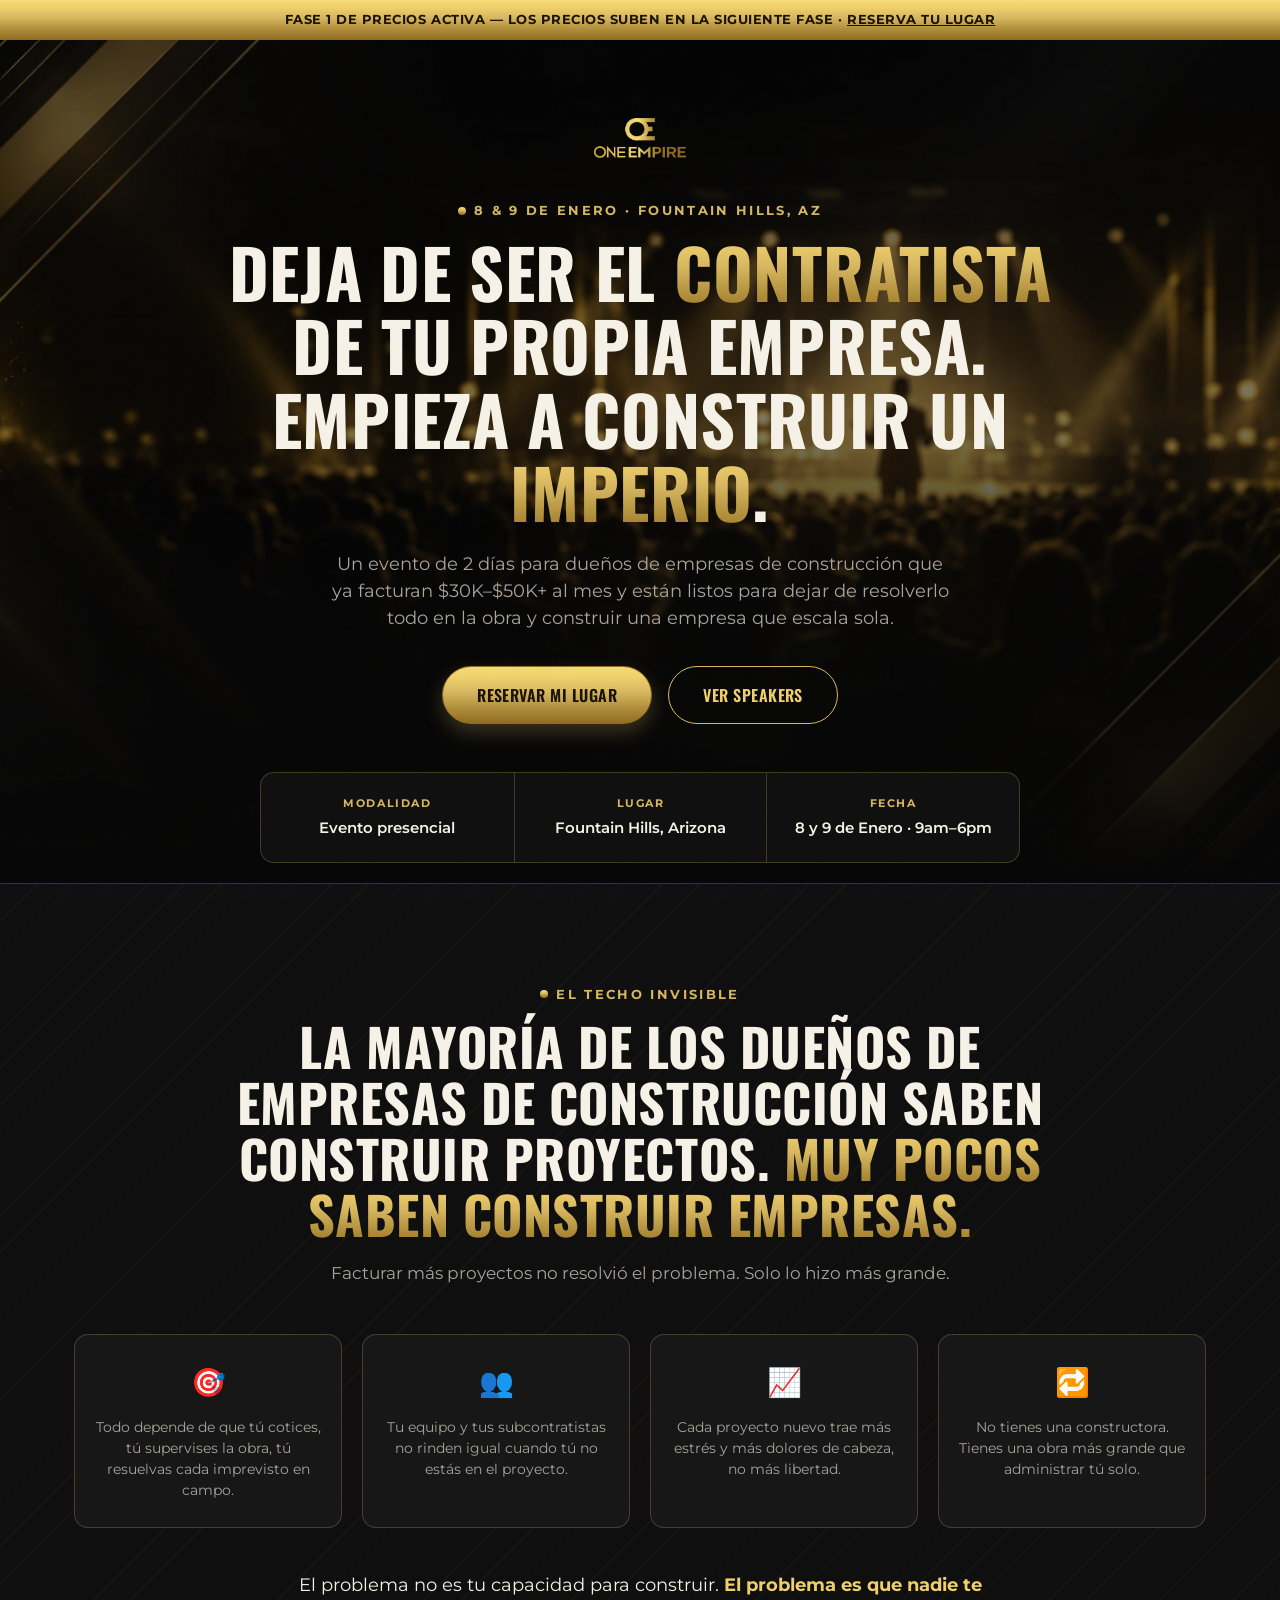
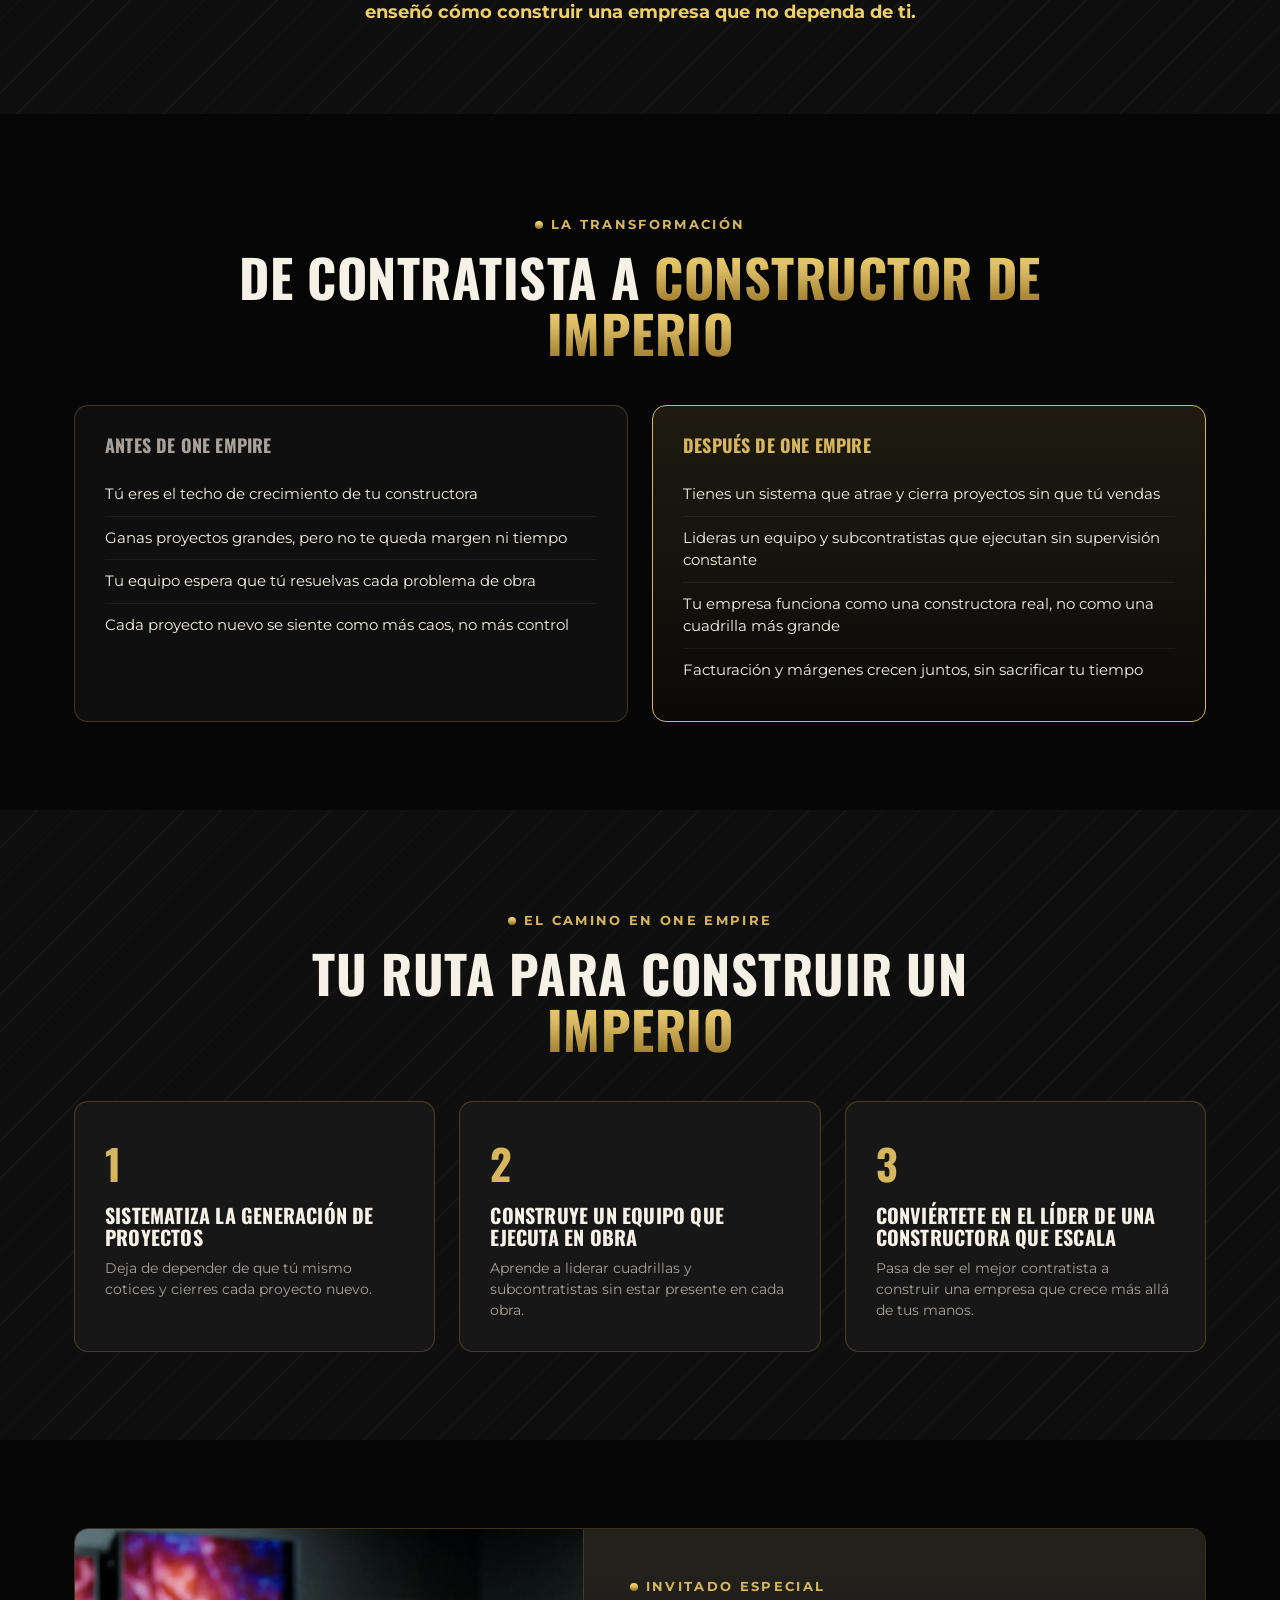
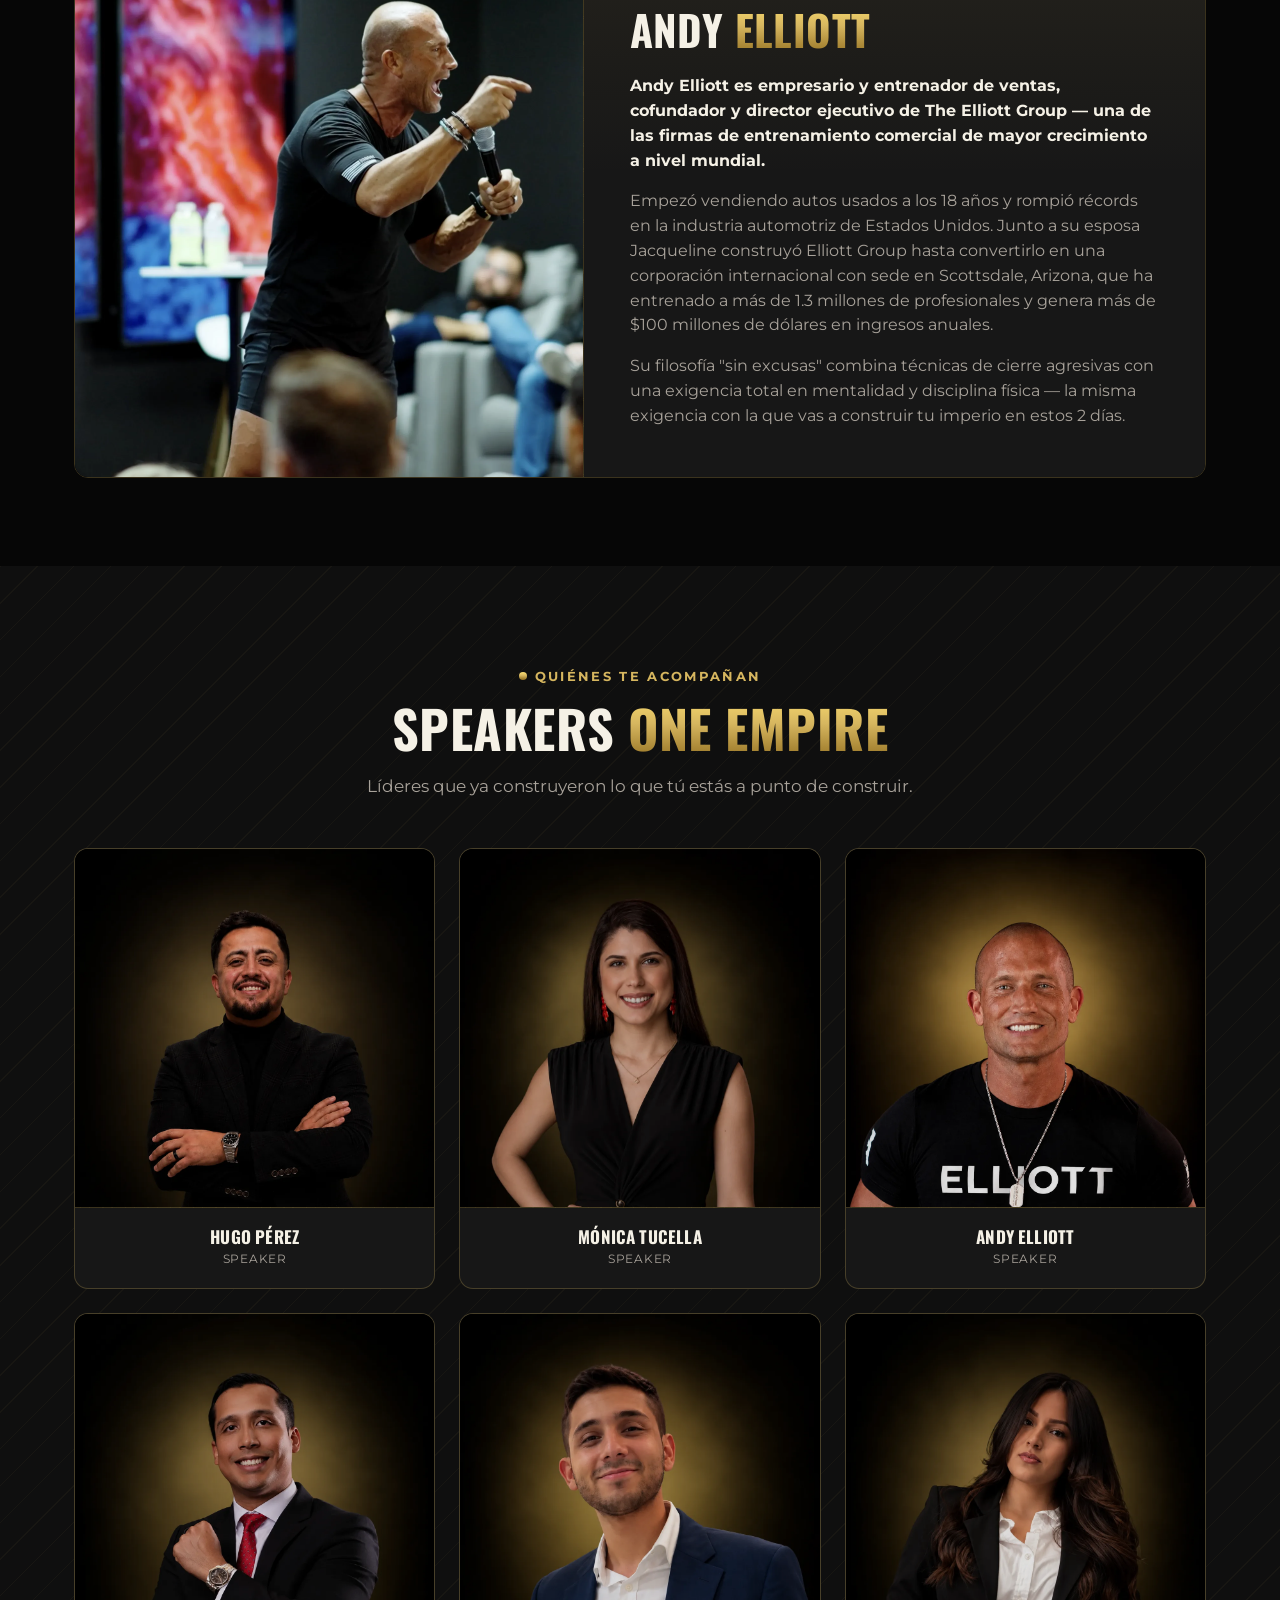
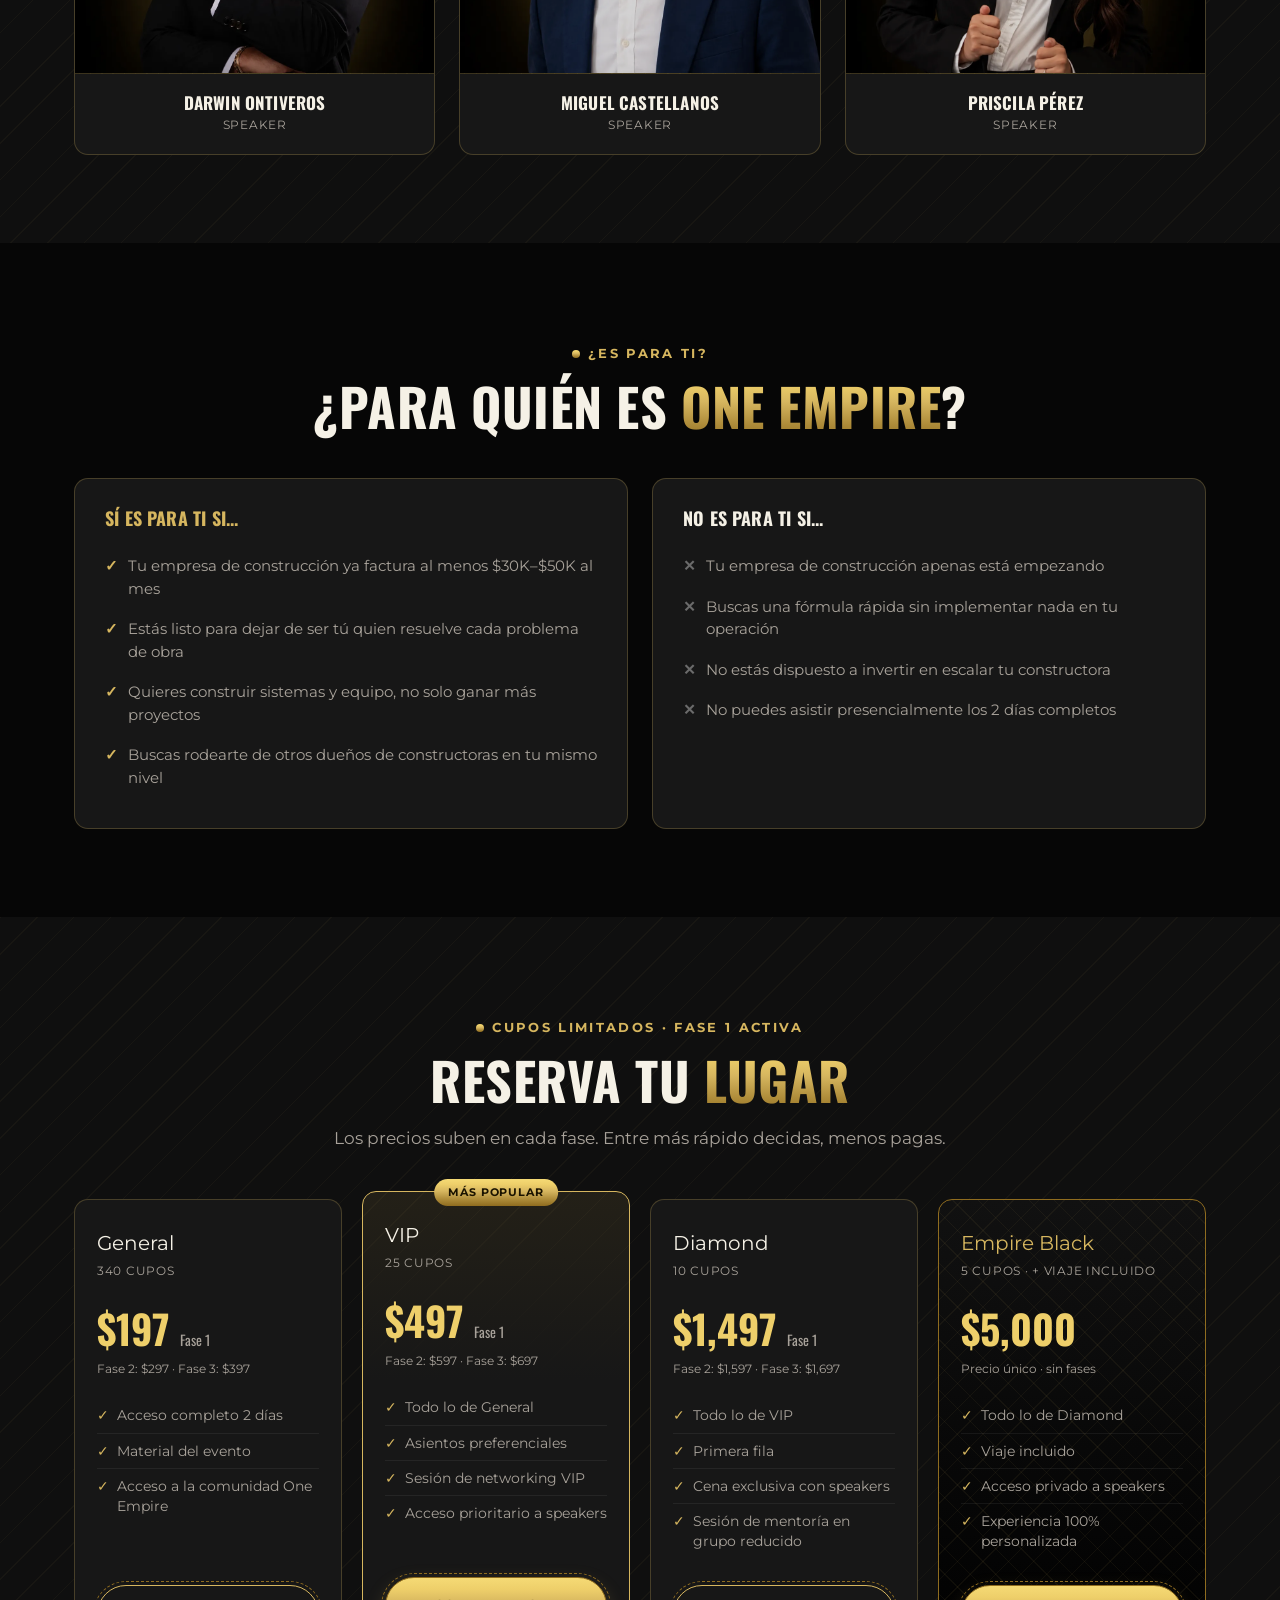
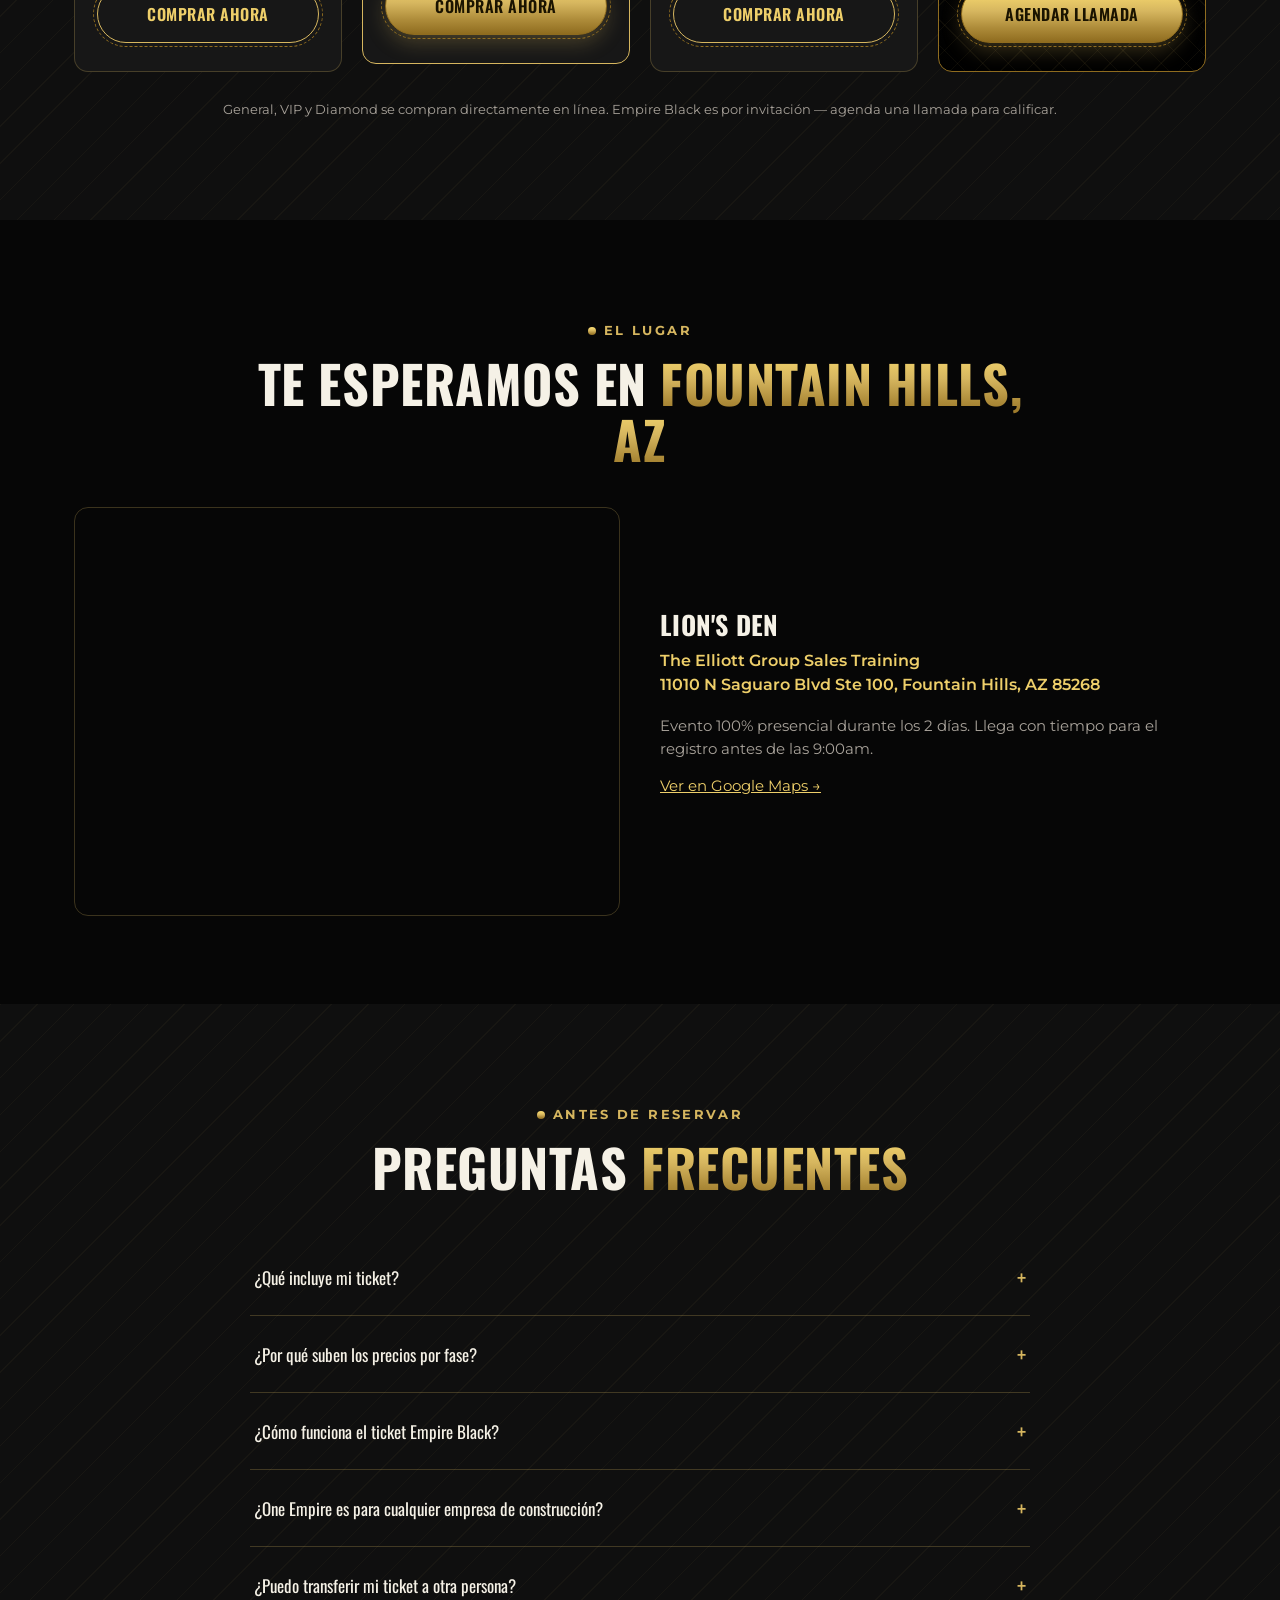
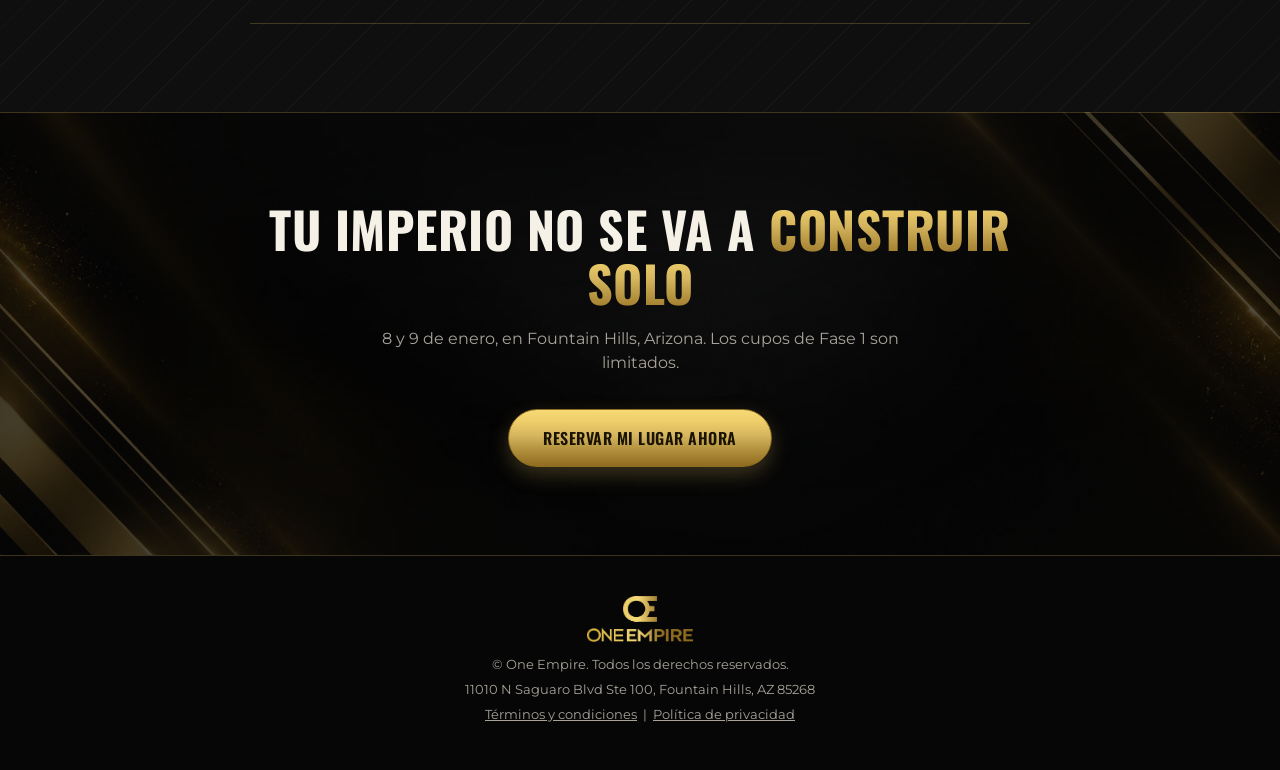
==== commit 7adea3da: "Fix responsive issues found in detailed audit, reorder guest section Audited the page at 375/414/600" ====
--- a/one-empire/index.html
+++ b/one-empire/index.html
@@ -136,48 +136,6 @@
   </div>
 </section>
 
-<!-- ========================= SPEAKERS ========================= -->
-<section class="speakers" id="speakers">
-  <div class="wrap">
-    <p class="eyebrow" style="justify-content:center;display:flex;">Quiénes te acompañan</p>
-    <h2 class="section-title">SPEAKERS <span class="gold">ONE EMPIRE</span></h2>
-    <p class="section-sub">Líderes que ya construyeron lo que tú estás a punto de construir.</p>
-
-    <div class="speakers-grid">
-      <div class="speaker-card">
-        <div class="speaker-photo"><img src="assets/speakers/hugo-perez.webp" alt="Hugo Pérez" class="speaker-photo-img"></div>
-        <h4>Hugo Pérez</h4>
-        <span class="role">Speaker</span>
-      </div>
-      <div class="speaker-card">
-        <div class="speaker-photo"><img src="assets/speakers/monica-tucella.webp" alt="Mónica Tucella" class="speaker-photo-img"></div>
-        <h4>Mónica Tucella</h4>
-        <span class="role">Speaker</span>
-      </div>
-      <div class="speaker-card">
-        <div class="speaker-photo"><img src="assets/speakers/andy-elliott.webp" alt="Andy Elliott" class="speaker-photo-img"></div>
-        <h4>Andy Elliott</h4>
-        <span class="role">Speaker</span>
-      </div>
-      <div class="speaker-card">
-        <div class="speaker-photo"><img src="assets/speakers/darwin-ontiveros.webp" alt="Darwin Ontiveros" class="speaker-photo-img"></div>
-        <h4>Darwin Ontiveros</h4>
-        <span class="role">Speaker</span>
-      </div>
-      <div class="speaker-card">
-        <div class="speaker-photo"><img src="assets/speakers/miguel-castellanos.webp" alt="Miguel Castellanos" class="speaker-photo-img"></div>
-        <h4>Miguel Castellanos</h4>
-        <span class="role">Speaker</span>
-      </div>
-      <div class="speaker-card">
-        <div class="speaker-photo"><img src="assets/speakers/priscila-perez.webp" alt="Priscila Pérez" class="speaker-photo-img"></div>
-        <h4>Priscila Pérez</h4>
-        <span class="role">Speaker</span>
-      </div>
-    </div>
-  </div>
-</section>
-
 <!-- ========================= INVITADO ESPECIAL ========================= -->
 <section class="guest-spotlight" id="andy-elliott">
   <div class="wrap">
@@ -191,6 +149,48 @@
         <p><strong>Andy Elliott es empresario y entrenador de ventas, cofundador y director ejecutivo de The Elliott Group — una de las firmas de entrenamiento comercial de mayor crecimiento a nivel mundial.</strong></p>
         <p>Empezó vendiendo autos usados a los 18 años y rompió récords en la industria automotriz de Estados Unidos. Junto a su esposa Jacqueline construyó Elliott Group hasta convertirlo en una corporación internacional con sede en Scottsdale, Arizona, que ha entrenado a más de 1.3 millones de profesionales y genera más de $100 millones de dólares en ingresos anuales.</p>
         <p>Su filosofía "sin excusas" combina técnicas de cierre agresivas con una exigencia total en mentalidad y disciplina física — la misma exigencia con la que vas a construir tu imperio en estos 2 días.</p>
+      </div>
+    </div>
+  </div>
+</section>
+
+<!-- ========================= SPEAKERS ========================= -->
+<section class="speakers" id="speakers">
+  <div class="wrap">
+    <p class="eyebrow" style="justify-content:center;display:flex;">Quiénes te acompañan</p>
+    <h2 class="section-title">SPEAKERS <span class="gold">ONE EMPIRE</span></h2>
+    <p class="section-sub">Líderes que ya construyeron lo que tú estás a punto de construir.</p>
+
+    <div class="speakers-grid">
+      <div class="speaker-card">
+        <div class="speaker-photo"><img src="assets/speakers/hugo-perez.webp" alt="Hugo Pérez" class="speaker-photo-img"></div>
+        <h4>Hugo Pérez</h4>
+        <span class="role">Speaker</span>
+      </div>
+      <div class="speaker-card">
+        <div class="speaker-photo"><img src="assets/speakers/monica-tucella.webp" alt="Mónica Tucella" class="speaker-photo-img"></div>
+        <h4>Mónica Tucella</h4>
+        <span class="role">Speaker</span>
+      </div>
+      <div class="speaker-card">
+        <div class="speaker-photo"><img src="assets/speakers/andy-elliott.webp" alt="Andy Elliott" class="speaker-photo-img"></div>
+        <h4>Andy Elliott</h4>
+        <span class="role">Speaker</span>
+      </div>
+      <div class="speaker-card">
+        <div class="speaker-photo"><img src="assets/speakers/darwin-ontiveros.webp" alt="Darwin Ontiveros" class="speaker-photo-img"></div>
+        <h4>Darwin Ontiveros</h4>
+        <span class="role">Speaker</span>
+      </div>
+      <div class="speaker-card">
+        <div class="speaker-photo"><img src="assets/speakers/miguel-castellanos.webp" alt="Miguel Castellanos" class="speaker-photo-img"></div>
+        <h4>Miguel Castellanos</h4>
+        <span class="role">Speaker</span>
+      </div>
+      <div class="speaker-card">
+        <div class="speaker-photo"><img src="assets/speakers/priscila-perez.webp" alt="Priscila Pérez" class="speaker-photo-img"></div>
+        <h4>Priscila Pérez</h4>
+        <span class="role">Speaker</span>
       </div>
     </div>
   </div>
--- a/one-empire/styles.css
+++ b/one-empire/styles.css
@@ -82,6 +82,7 @@
 section {
   padding: 88px 0;
   position: relative;
+  scroll-margin-top: var(--sticky-height, 42px);
 }
 
 h1, h2, h3, h4 {
@@ -201,7 +202,7 @@
 }
 
 body {
-  padding-top: 42px;
+  padding-top: var(--sticky-height, 42px);
 }
 
 /* ---------- Header / Hero ---------- */
@@ -474,7 +475,7 @@
   height: 100%;
   object-fit: cover;
   object-position: top center;
-  filter: brightness(0.52) saturate(0.75);
+  filter: brightness(0.88) saturate(0.92);
 }
 
 .speaker-card h4 {
@@ -896,13 +897,13 @@
 /* ---------- Responsive ---------- */
 @media (max-width: 900px) {
   .pain-grid,
-  .pricing-grid {
+  .pricing-grid,
+  .speakers-grid {
     grid-template-columns: repeat(2, 1fr);
   }
 
   .compare,
   .process-grid,
-  .speakers-grid,
   .audience-grid,
   .venue-grid {
     grid-template-columns: 1fr;
@@ -932,7 +933,8 @@
   }
 
   .pain-grid,
-  .pricing-grid {
+  .pricing-grid,
+  .speakers-grid {
     grid-template-columns: 1fr;
   }
 
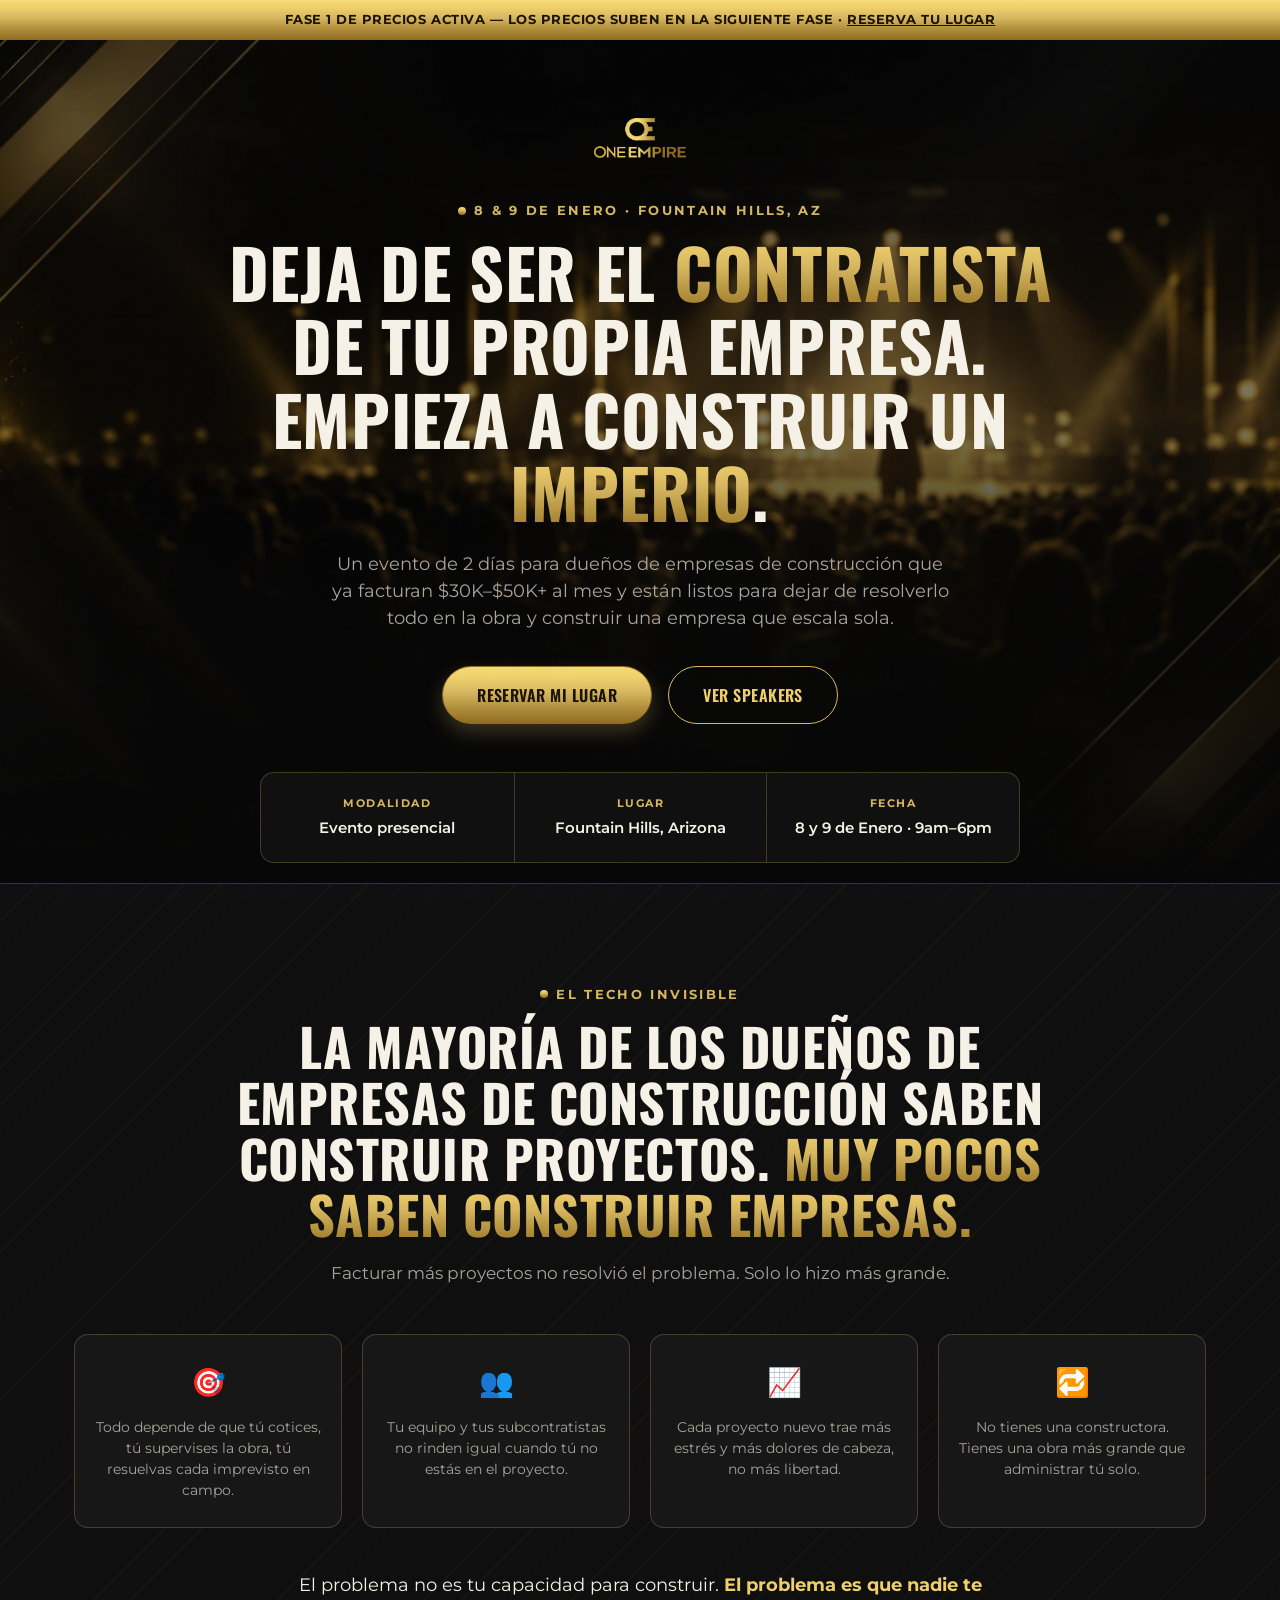
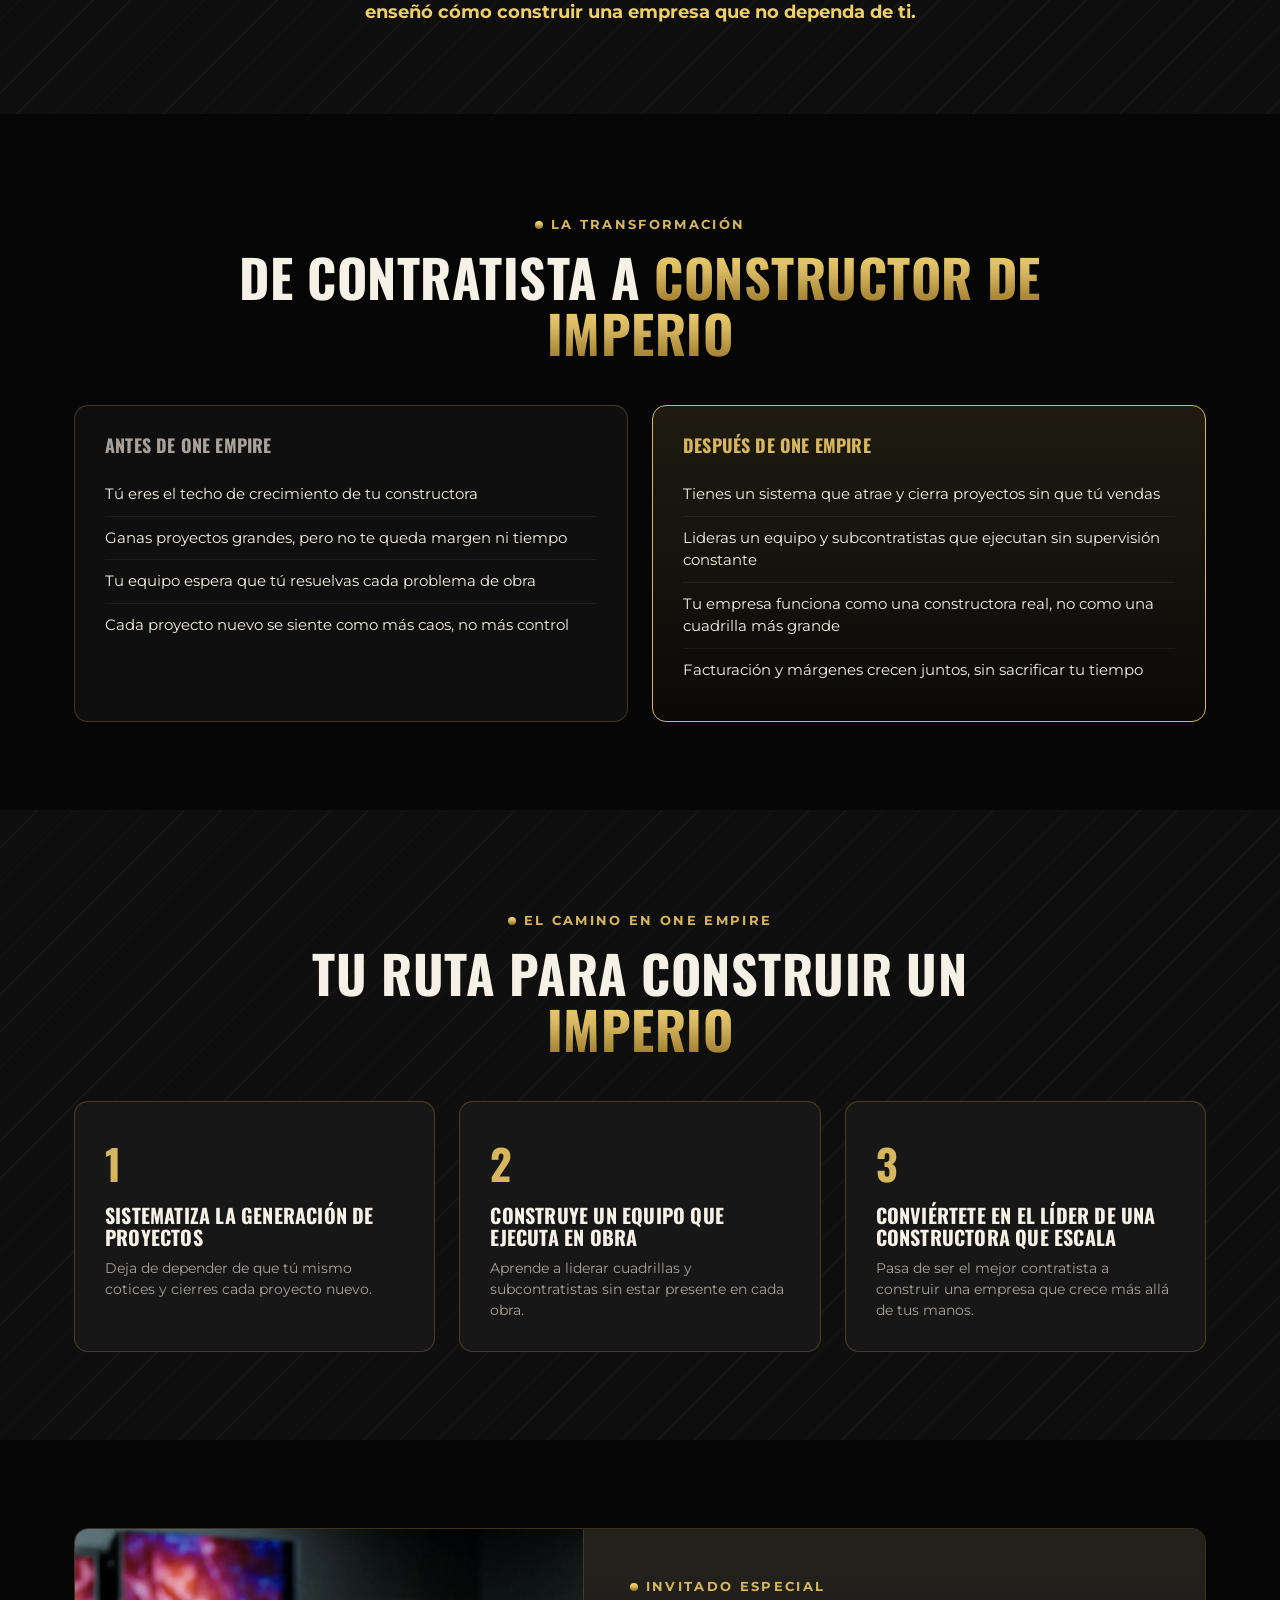
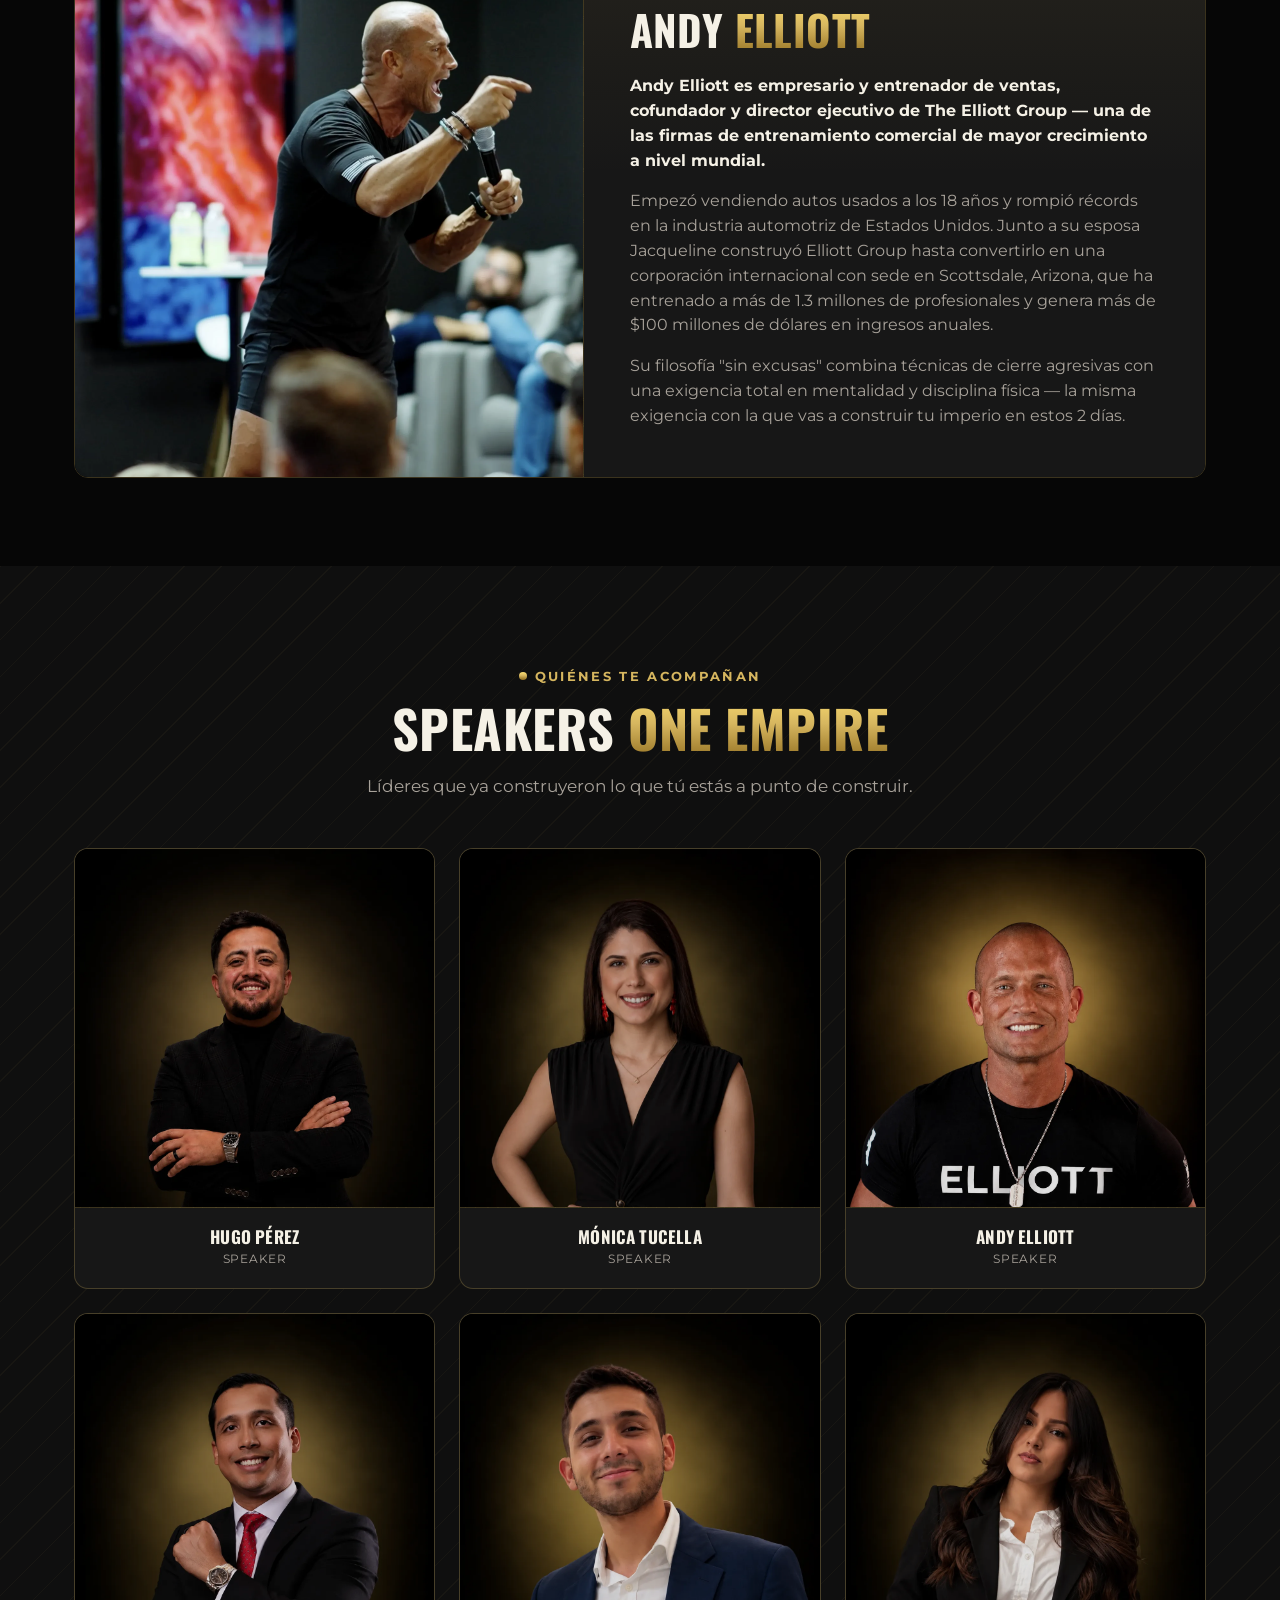
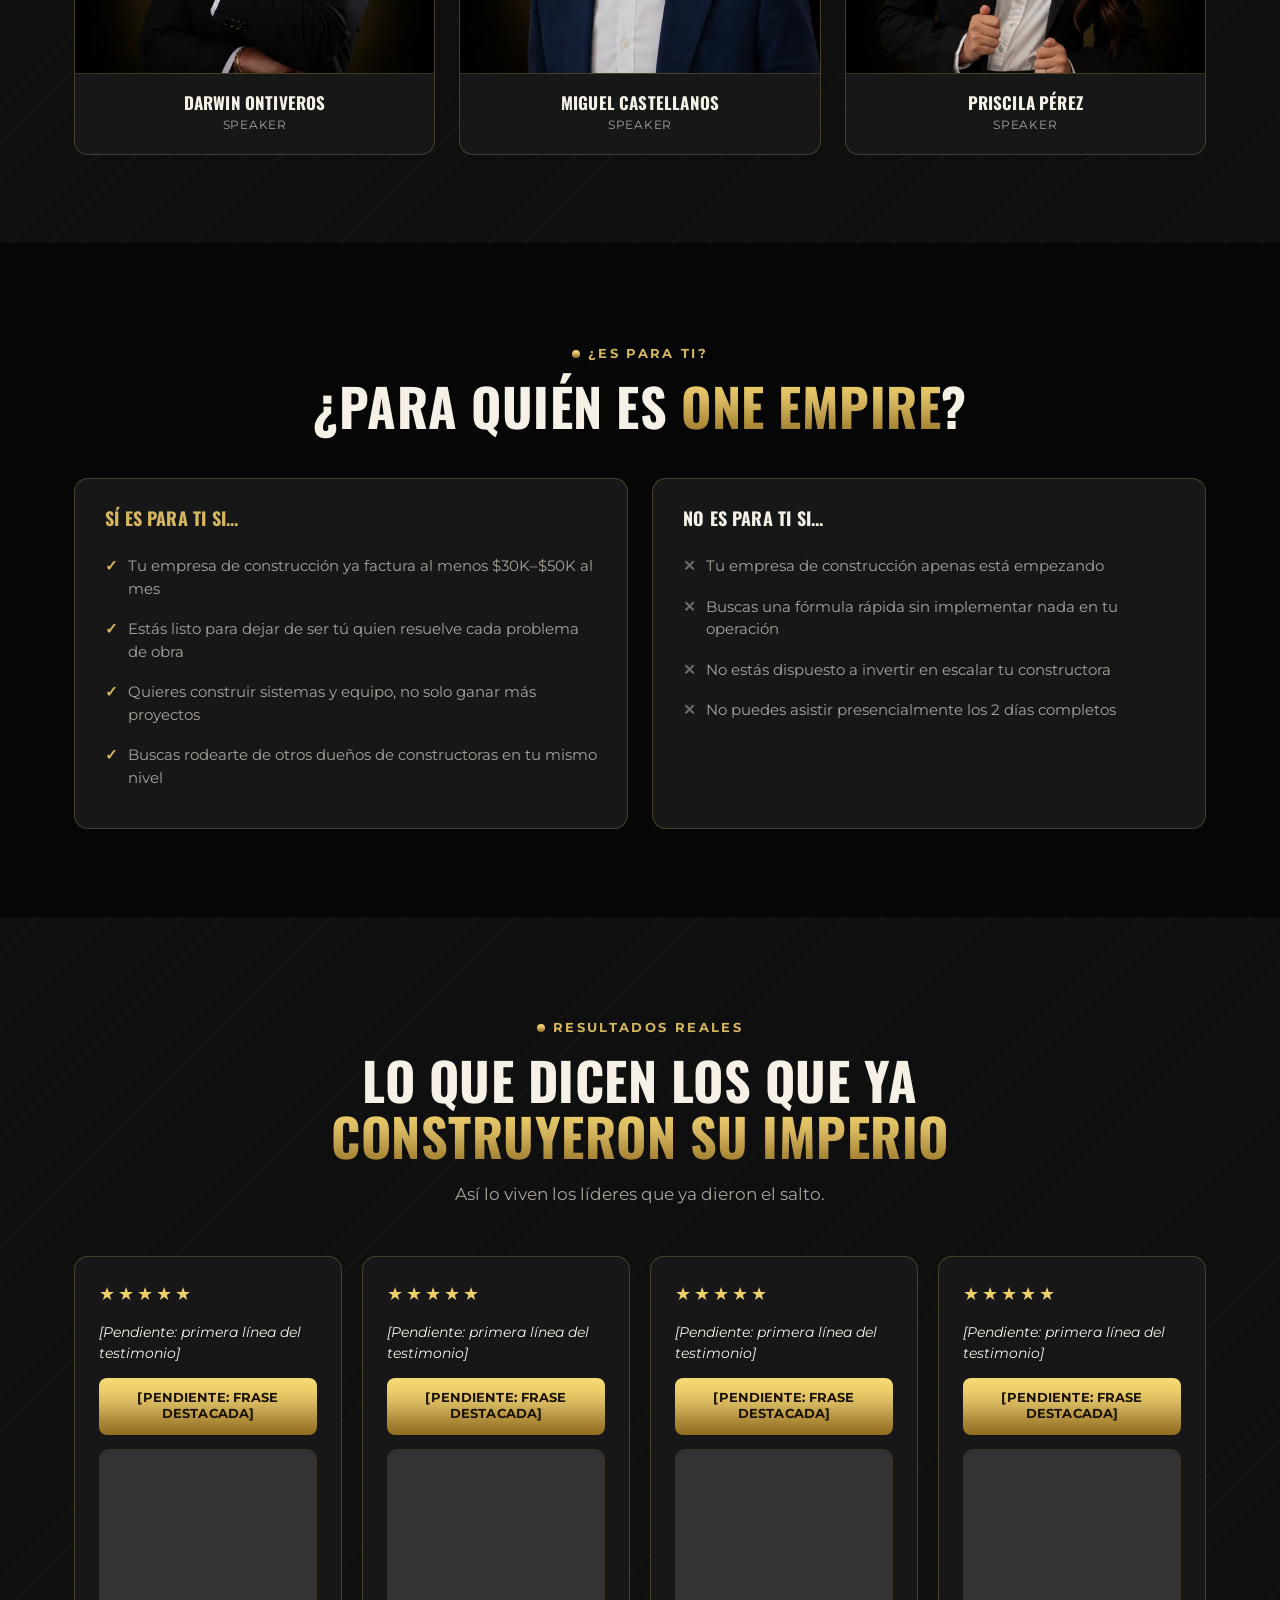
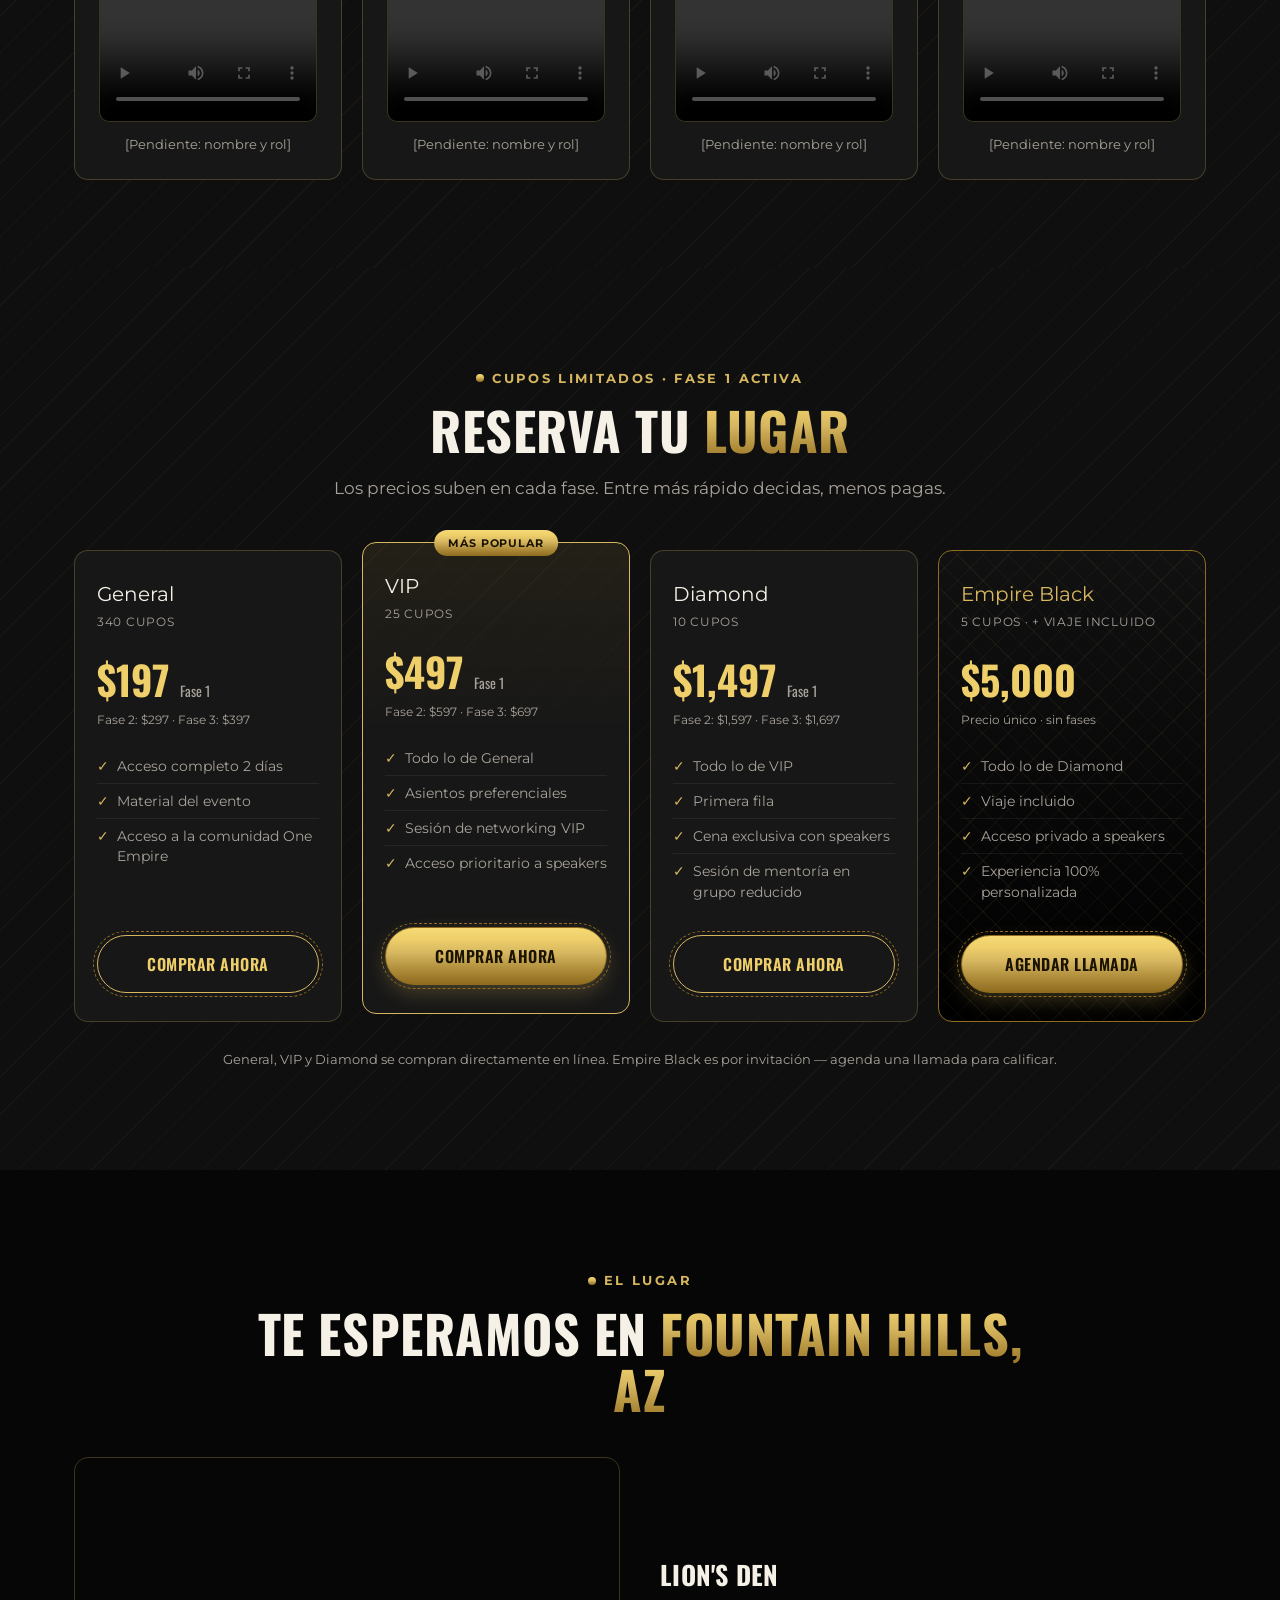
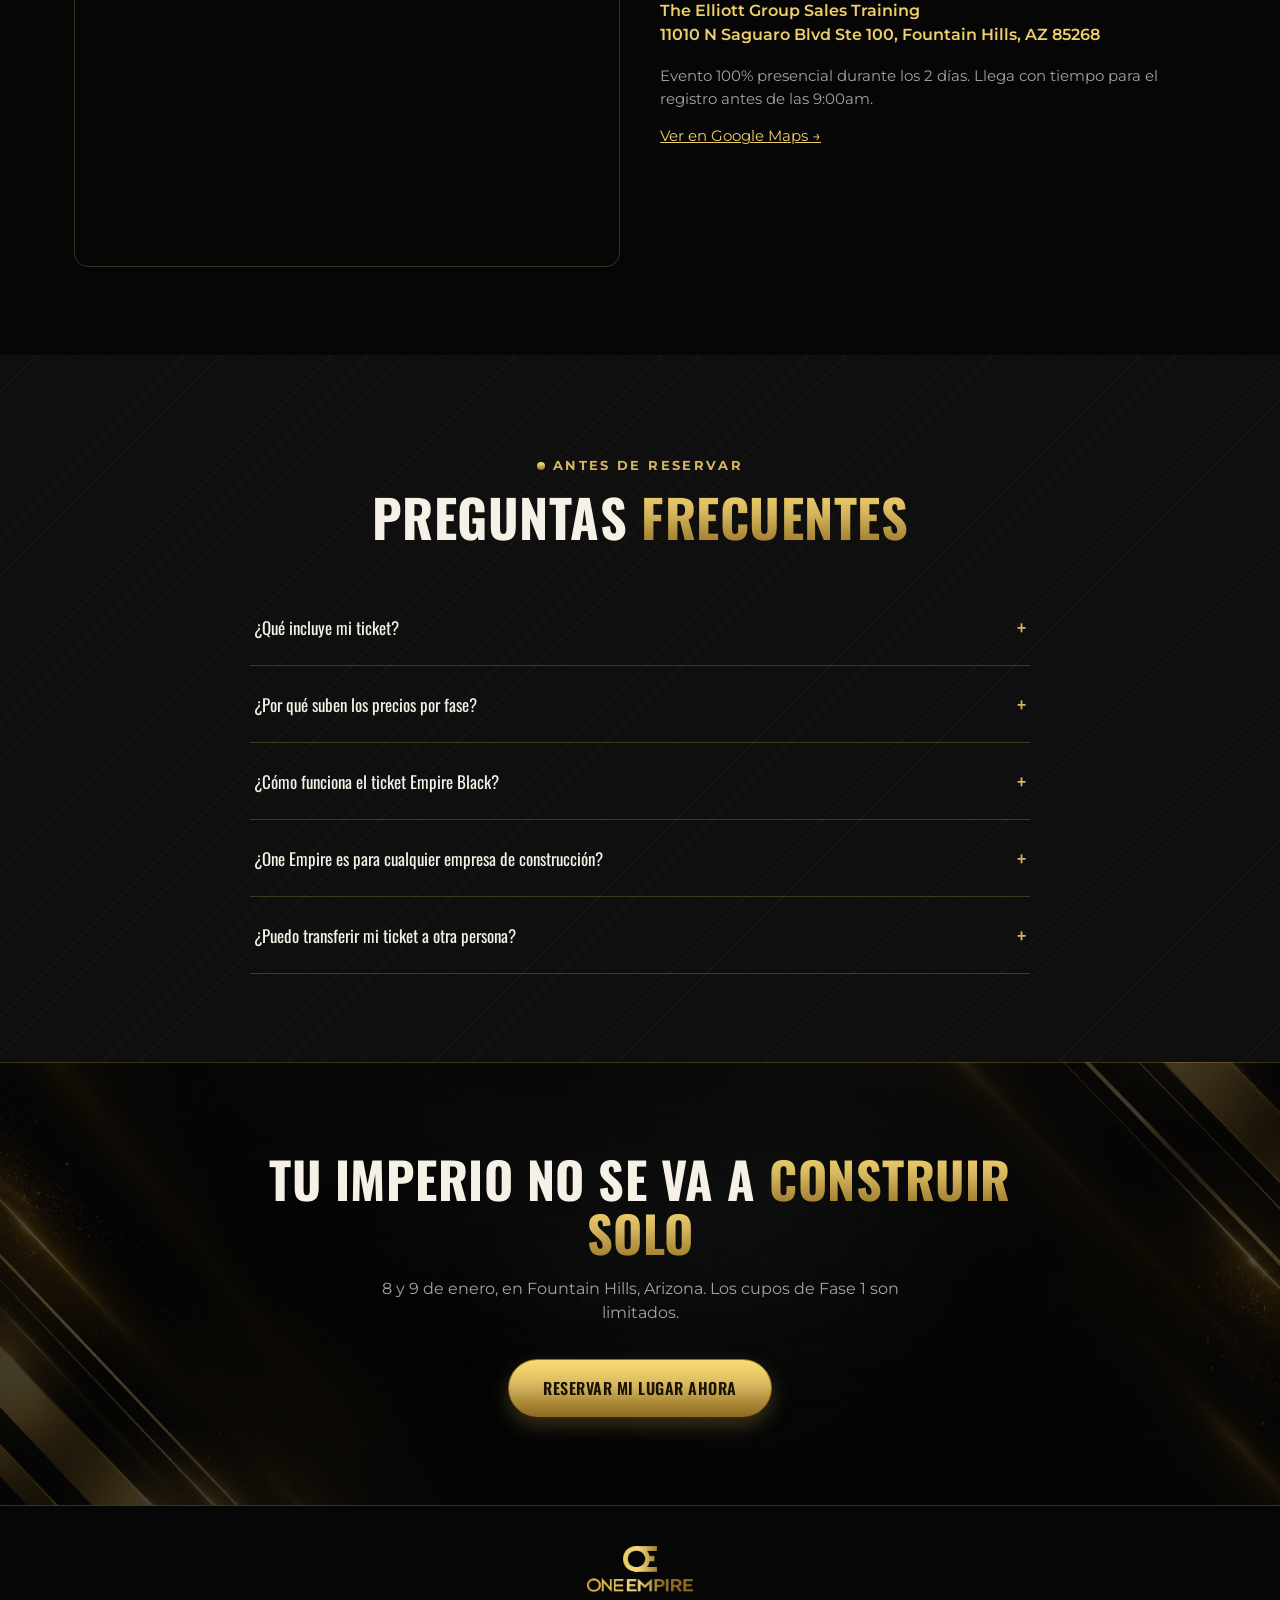
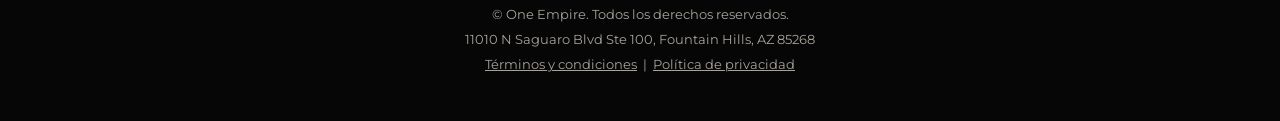
==== commit 82234732: "Add video testimonials section before pricing New section (layout modeled on the Tony Robbins refere" ====
--- a/one-empire/index.html
+++ b/one-empire/index.html
@@ -225,6 +225,65 @@
   </div>
 </section>
 
+<!-- ========================= TESTIMONIOS ========================= -->
+<section class="pain" id="testimonios">
+  <div class="wrap">
+    <p class="eyebrow" style="justify-content:center;display:flex;">Resultados reales</p>
+    <h2 class="section-title">LO QUE DICEN LOS QUE YA <span class="gold">CONSTRUYERON SU IMPERIO</span></h2>
+    <p class="section-sub">Así lo viven los líderes que ya dieron el salto.</p>
+
+    <div class="testimonial-grid">
+      <div class="testimonial-card">
+        <div class="testimonial-stars">★★★★★</div>
+        <p class="testimonial-quote">[Pendiente: primera línea del testimonio]</p>
+        <p class="testimonial-highlight">[Pendiente: frase destacada]</p>
+        <div class="testimonial-video">
+          <video controls preload="metadata" playsinline>
+            <source src="https://assets.cdn.filesafe.space/4o5wwWKbFhOEOaerWTE6/media/6a3977727b00529580a1a5fd.mov" type="video/mp4">
+          </video>
+        </div>
+        <p class="testimonial-name">[Pendiente: nombre y rol]</p>
+      </div>
+
+      <div class="testimonial-card">
+        <div class="testimonial-stars">★★★★★</div>
+        <p class="testimonial-quote">[Pendiente: primera línea del testimonio]</p>
+        <p class="testimonial-highlight">[Pendiente: frase destacada]</p>
+        <div class="testimonial-video">
+          <video controls preload="metadata" playsinline>
+            <source src="https://assets.cdn.filesafe.space/4o5wwWKbFhOEOaerWTE6/media/6a39777294d484b9c6ad7c99.mov" type="video/mp4">
+          </video>
+        </div>
+        <p class="testimonial-name">[Pendiente: nombre y rol]</p>
+      </div>
+
+      <div class="testimonial-card">
+        <div class="testimonial-stars">★★★★★</div>
+        <p class="testimonial-quote">[Pendiente: primera línea del testimonio]</p>
+        <p class="testimonial-highlight">[Pendiente: frase destacada]</p>
+        <div class="testimonial-video">
+          <video controls preload="metadata" playsinline>
+            <source src="https://assets.cdn.filesafe.space/4o5wwWKbFhOEOaerWTE6/media/6a397772dfe62db453e90044.mov" type="video/mp4">
+          </video>
+        </div>
+        <p class="testimonial-name">[Pendiente: nombre y rol]</p>
+      </div>
+
+      <div class="testimonial-card">
+        <div class="testimonial-stars">★★★★★</div>
+        <p class="testimonial-quote">[Pendiente: primera línea del testimonio]</p>
+        <p class="testimonial-highlight">[Pendiente: frase destacada]</p>
+        <div class="testimonial-video">
+          <video controls preload="metadata" playsinline>
+            <source src="https://assets.cdn.filesafe.space/4o5wwWKbFhOEOaerWTE6/media/6a39777294d484b9c6ad7ca7.mov" type="video/mp4">
+          </video>
+        </div>
+        <p class="testimonial-name">[Pendiente: nombre y rol]</p>
+      </div>
+    </div>
+  </div>
+</section>
+
 <!-- ========================= PRICING ========================= -->
 <section class="pricing" id="pricing">
   <div class="wrap">
--- a/one-empire/styles.css
+++ b/one-empire/styles.css
@@ -627,6 +627,75 @@
   font-weight: 700;
 }
 
+/* ---------- Testimonios ---------- */
+.testimonial-grid {
+  display: grid;
+  grid-template-columns: repeat(4, 1fr);
+  gap: 20px;
+  margin-top: 44px;
+  align-items: stretch;
+}
+
+.testimonial-card {
+  background: var(--black-3);
+  border: 1px solid var(--border);
+  border-radius: var(--radius);
+  padding: 24px;
+  display: flex;
+  flex-direction: column;
+  gap: 14px;
+}
+
+.testimonial-stars {
+  color: var(--gold-light);
+  font-size: 18px;
+  letter-spacing: 3px;
+}
+
+.testimonial-quote {
+  font-size: 14px;
+  color: var(--white);
+  font-style: italic;
+  margin: 0;
+}
+
+.testimonial-highlight {
+  background: var(--gold-gradient);
+  color: #1a1300;
+  font-weight: 700;
+  font-size: 12.5px;
+  text-transform: uppercase;
+  letter-spacing: 0.01em;
+  padding: 12px 14px;
+  border-radius: 8px;
+  text-align: center;
+  line-height: 1.35;
+  margin: 0;
+}
+
+.testimonial-video {
+  position: relative;
+  aspect-ratio: 4 / 5;
+  border-radius: 10px;
+  overflow: hidden;
+  background: var(--black);
+  border: 1px solid var(--border);
+}
+
+.testimonial-video video {
+  width: 100%;
+  height: 100%;
+  object-fit: cover;
+  display: block;
+}
+
+.testimonial-name {
+  font-size: 12.5px;
+  color: var(--gray);
+  text-align: center;
+  margin: 0;
+}
+
 /* ---------- Pricing ---------- */
 .pricing {
   background-color: var(--black-2);
@@ -898,7 +967,8 @@
 @media (max-width: 900px) {
   .pain-grid,
   .pricing-grid,
-  .speakers-grid {
+  .speakers-grid,
+  .testimonial-grid {
     grid-template-columns: repeat(2, 1fr);
   }
 
@@ -934,7 +1004,8 @@
 
   .pain-grid,
   .pricing-grid,
-  .speakers-grid {
+  .speakers-grid,
+  .testimonial-grid {
     grid-template-columns: 1fr;
   }
 
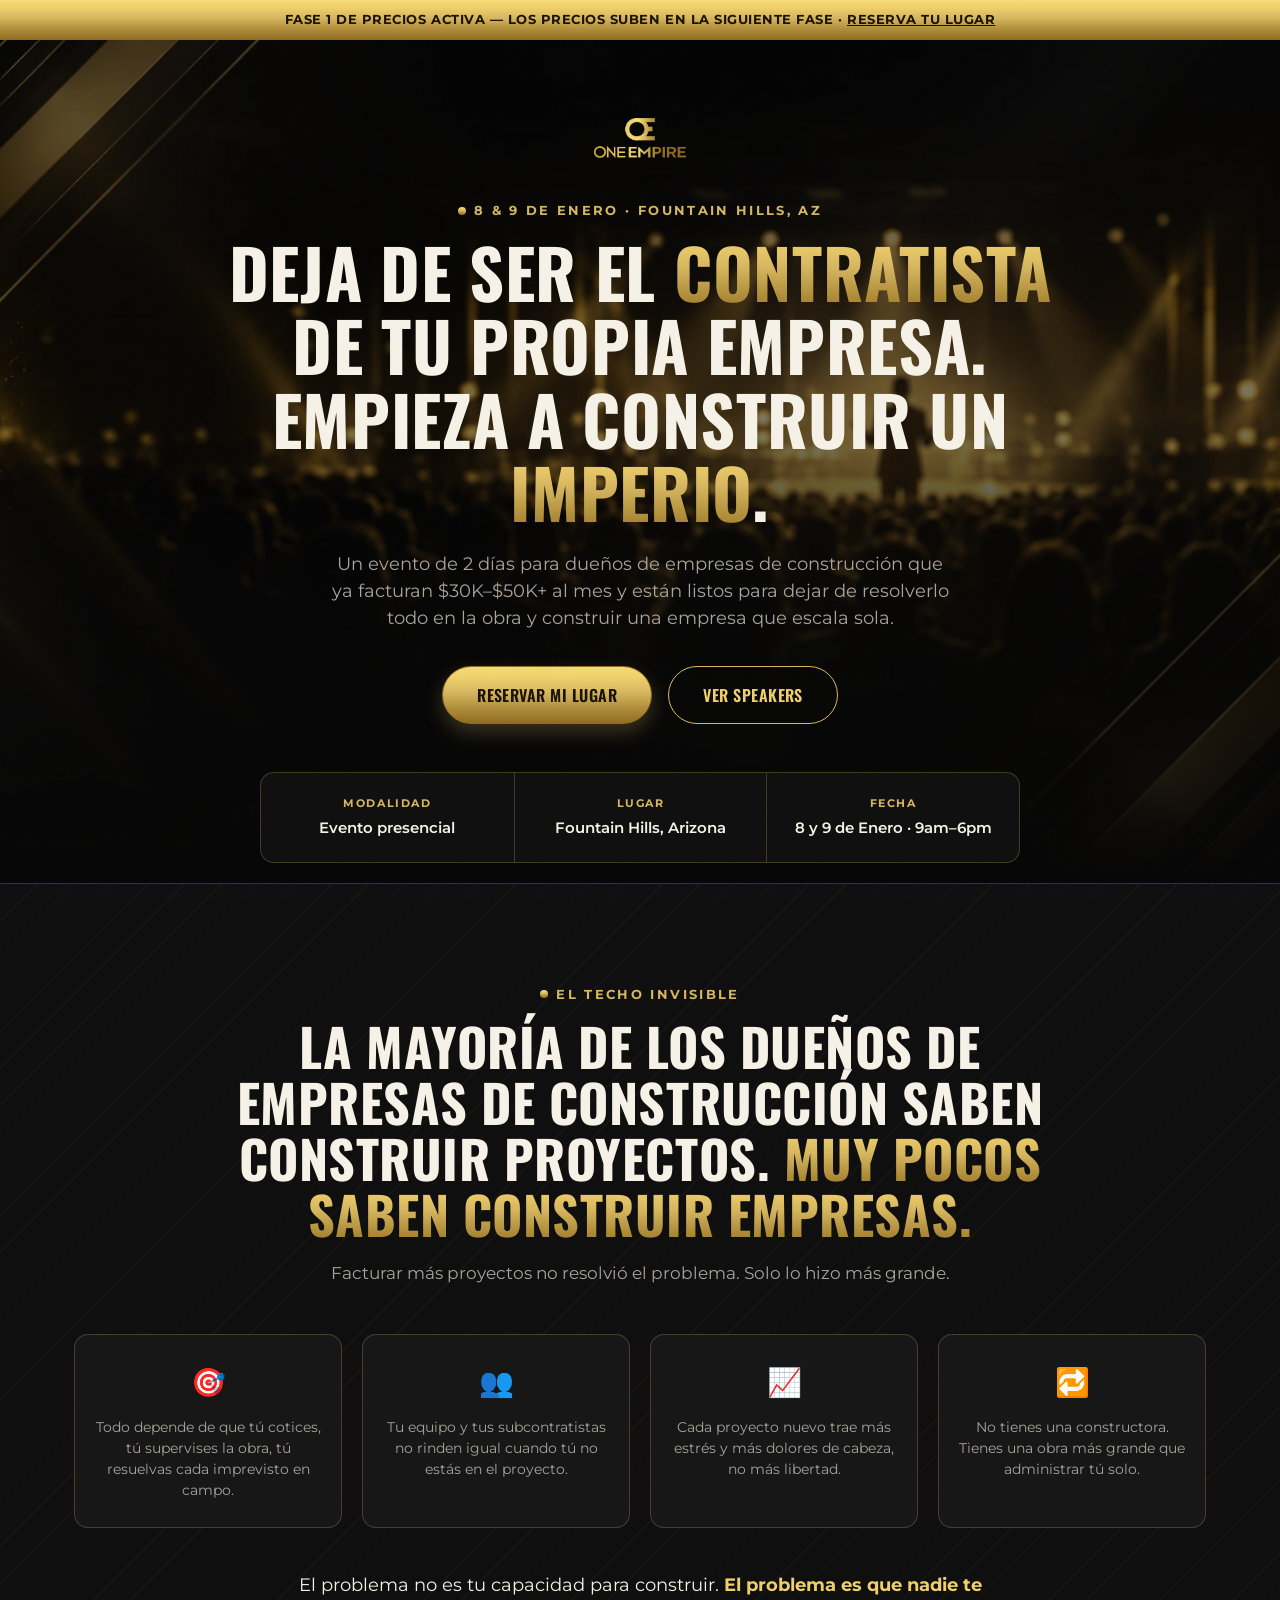
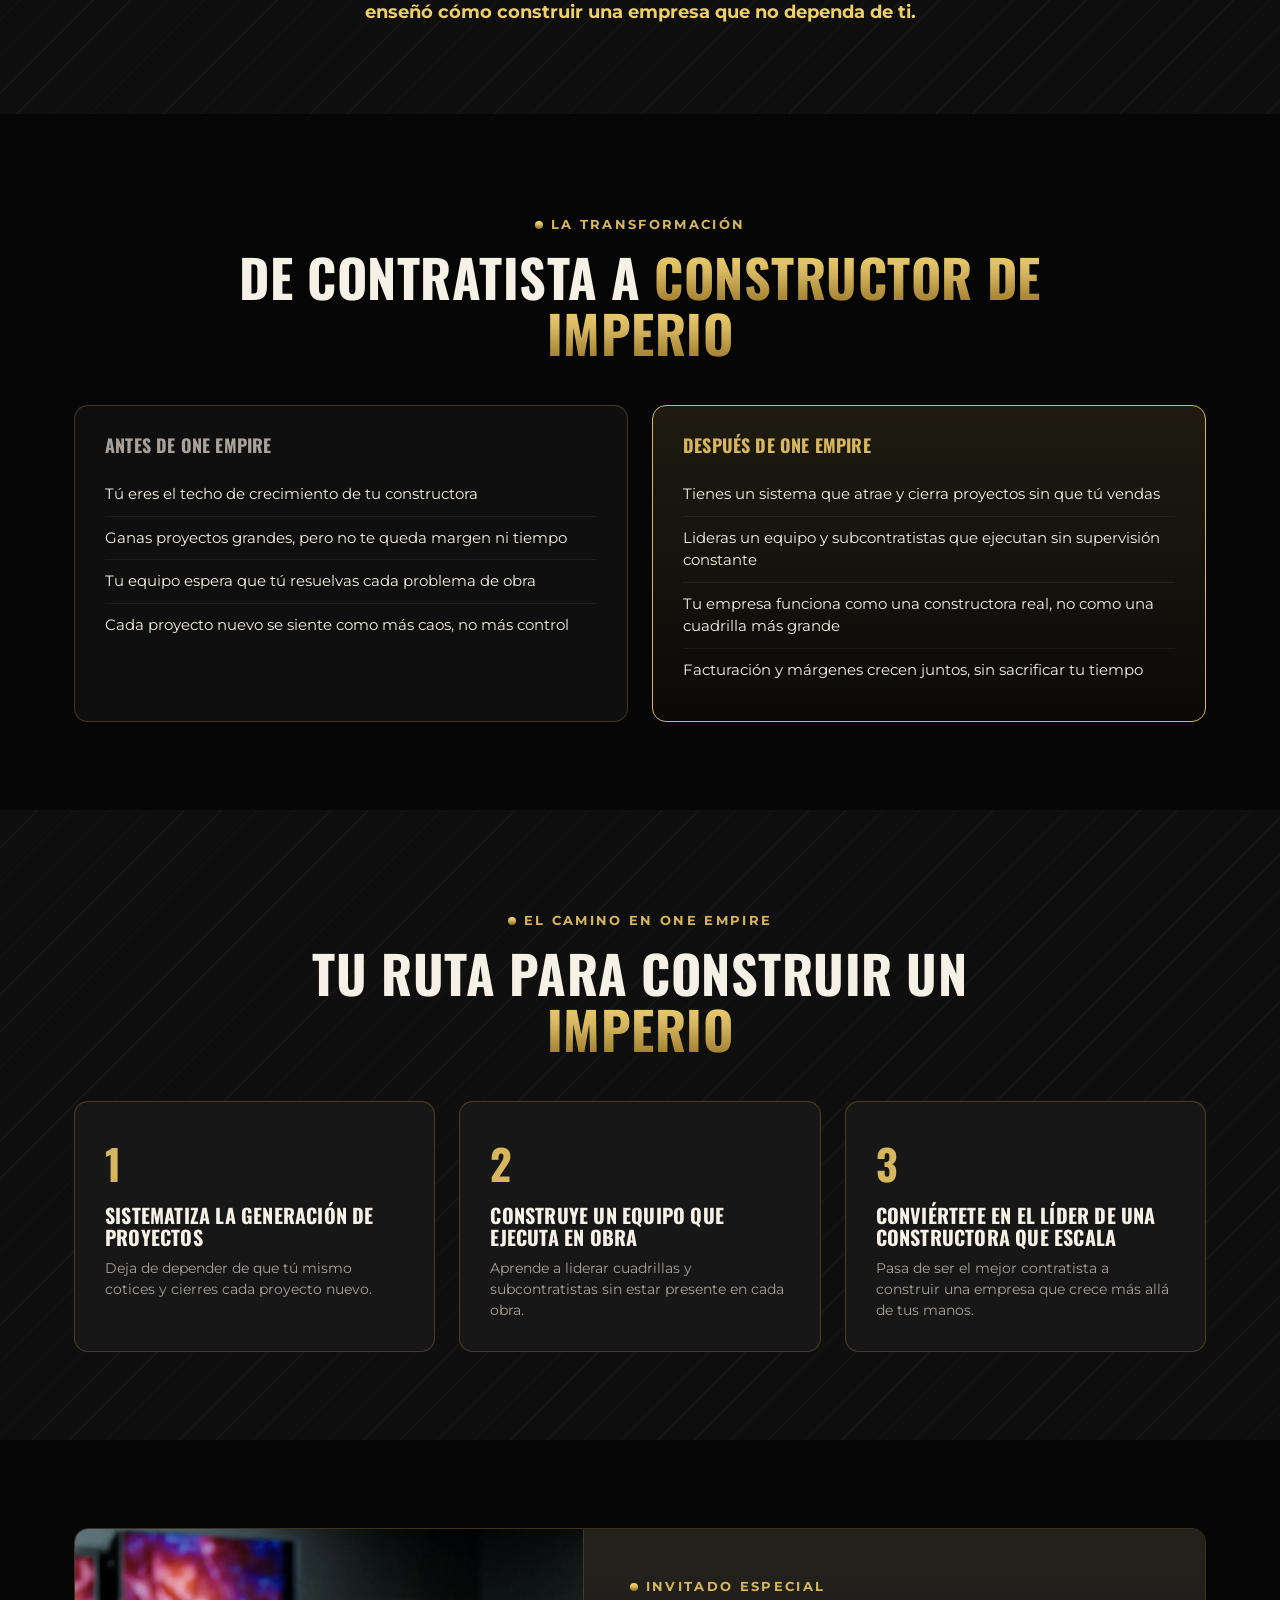
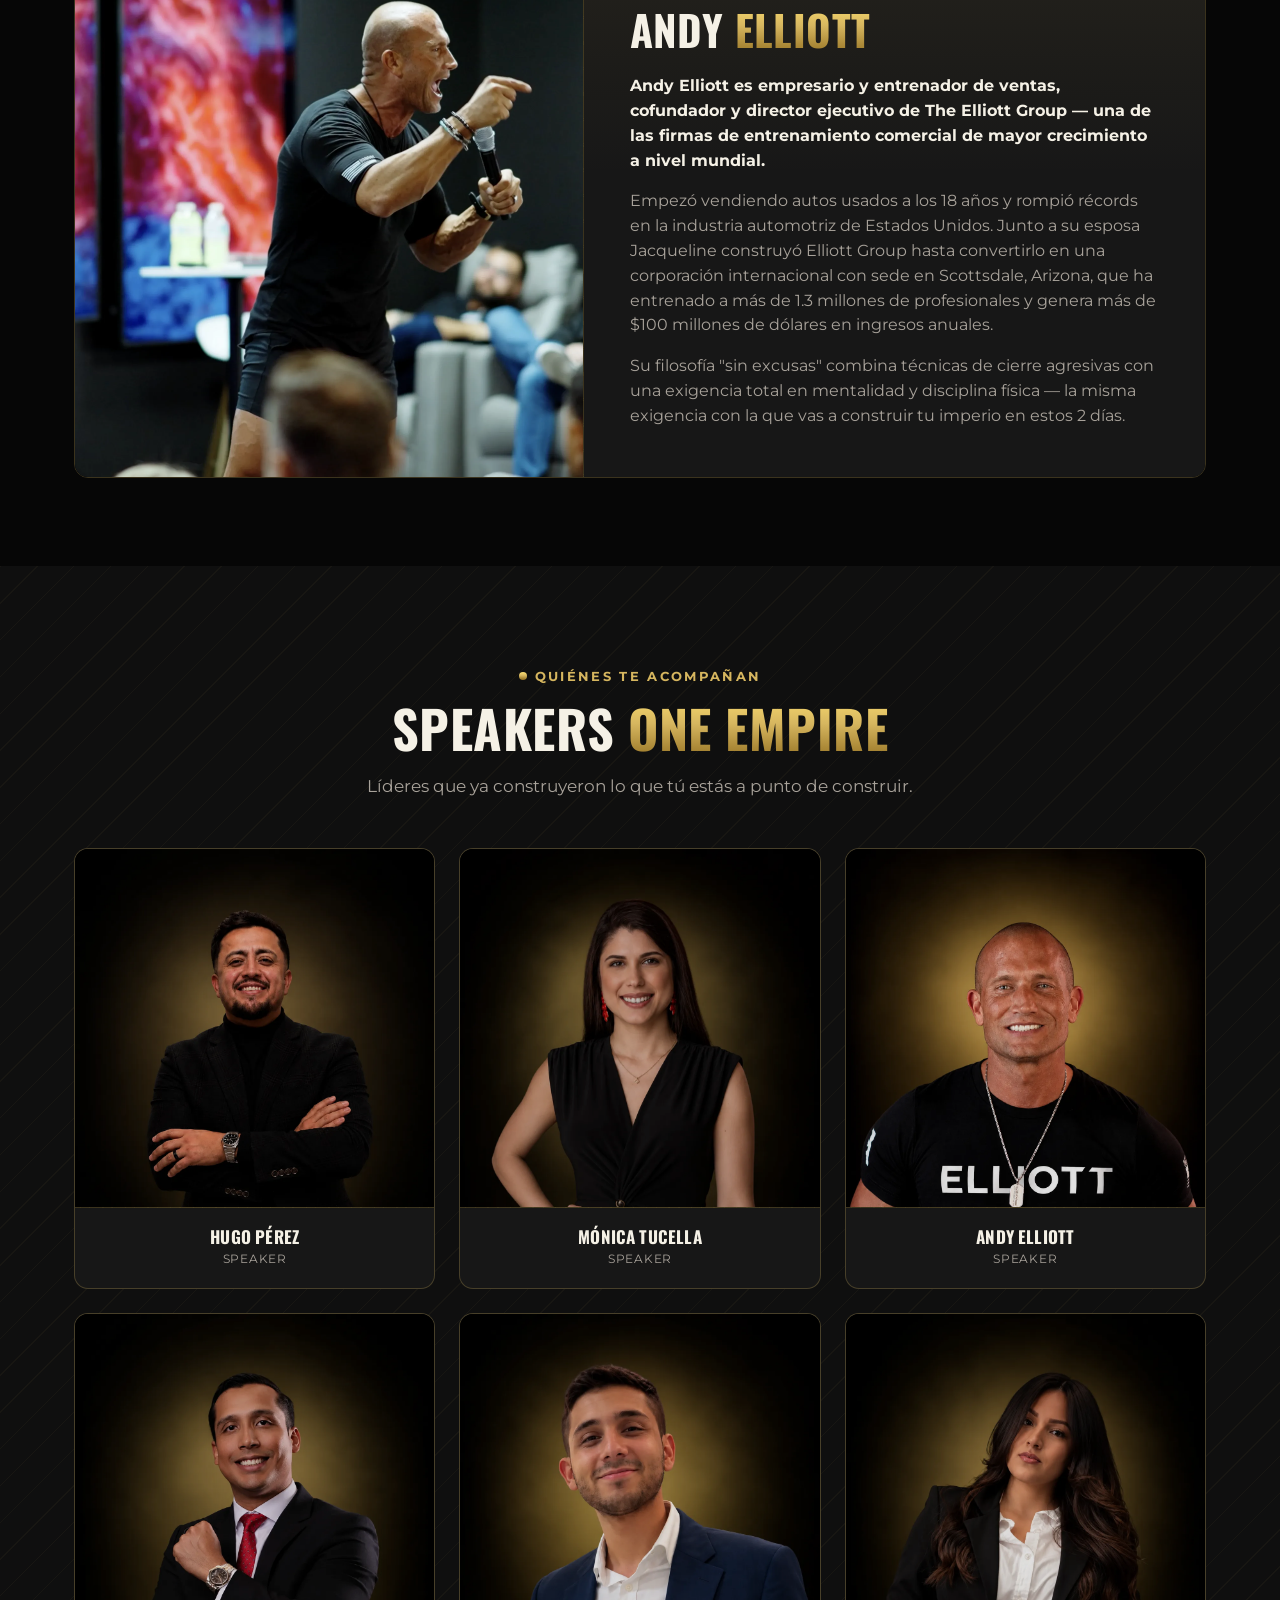
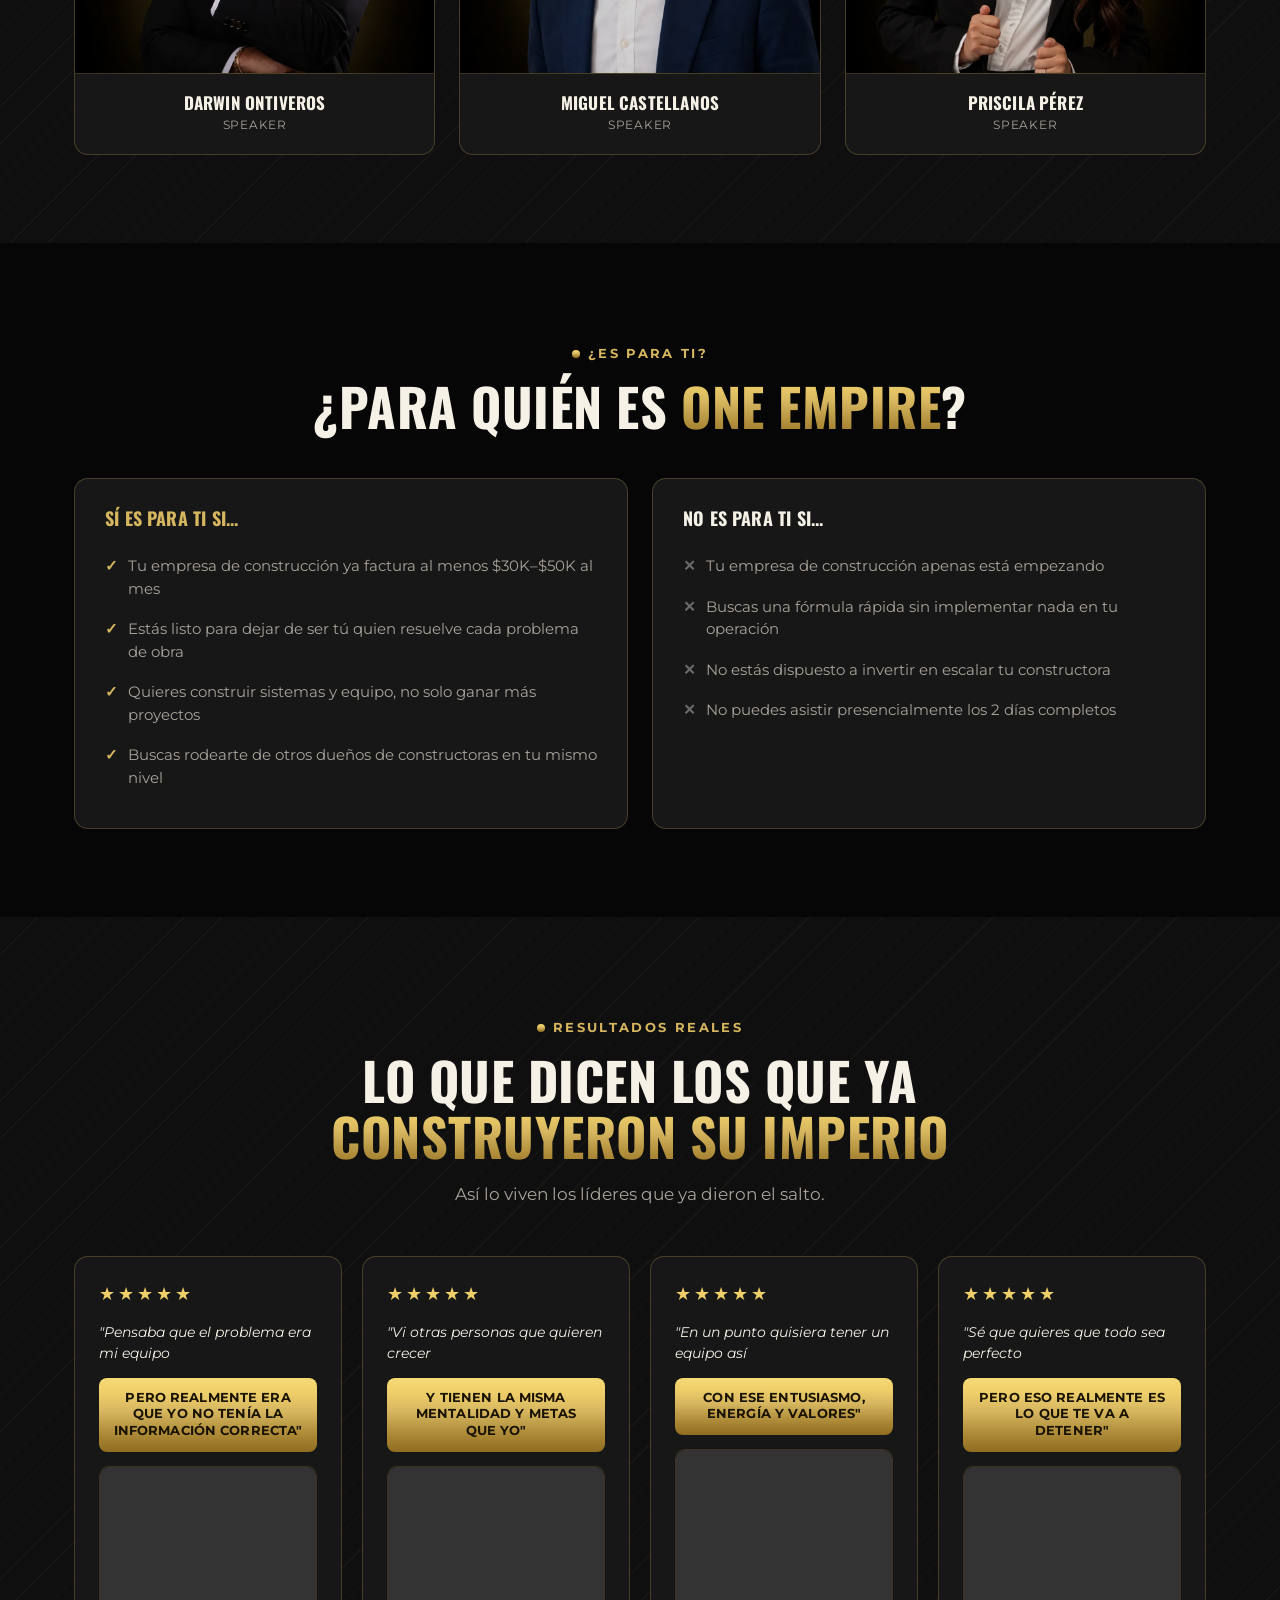
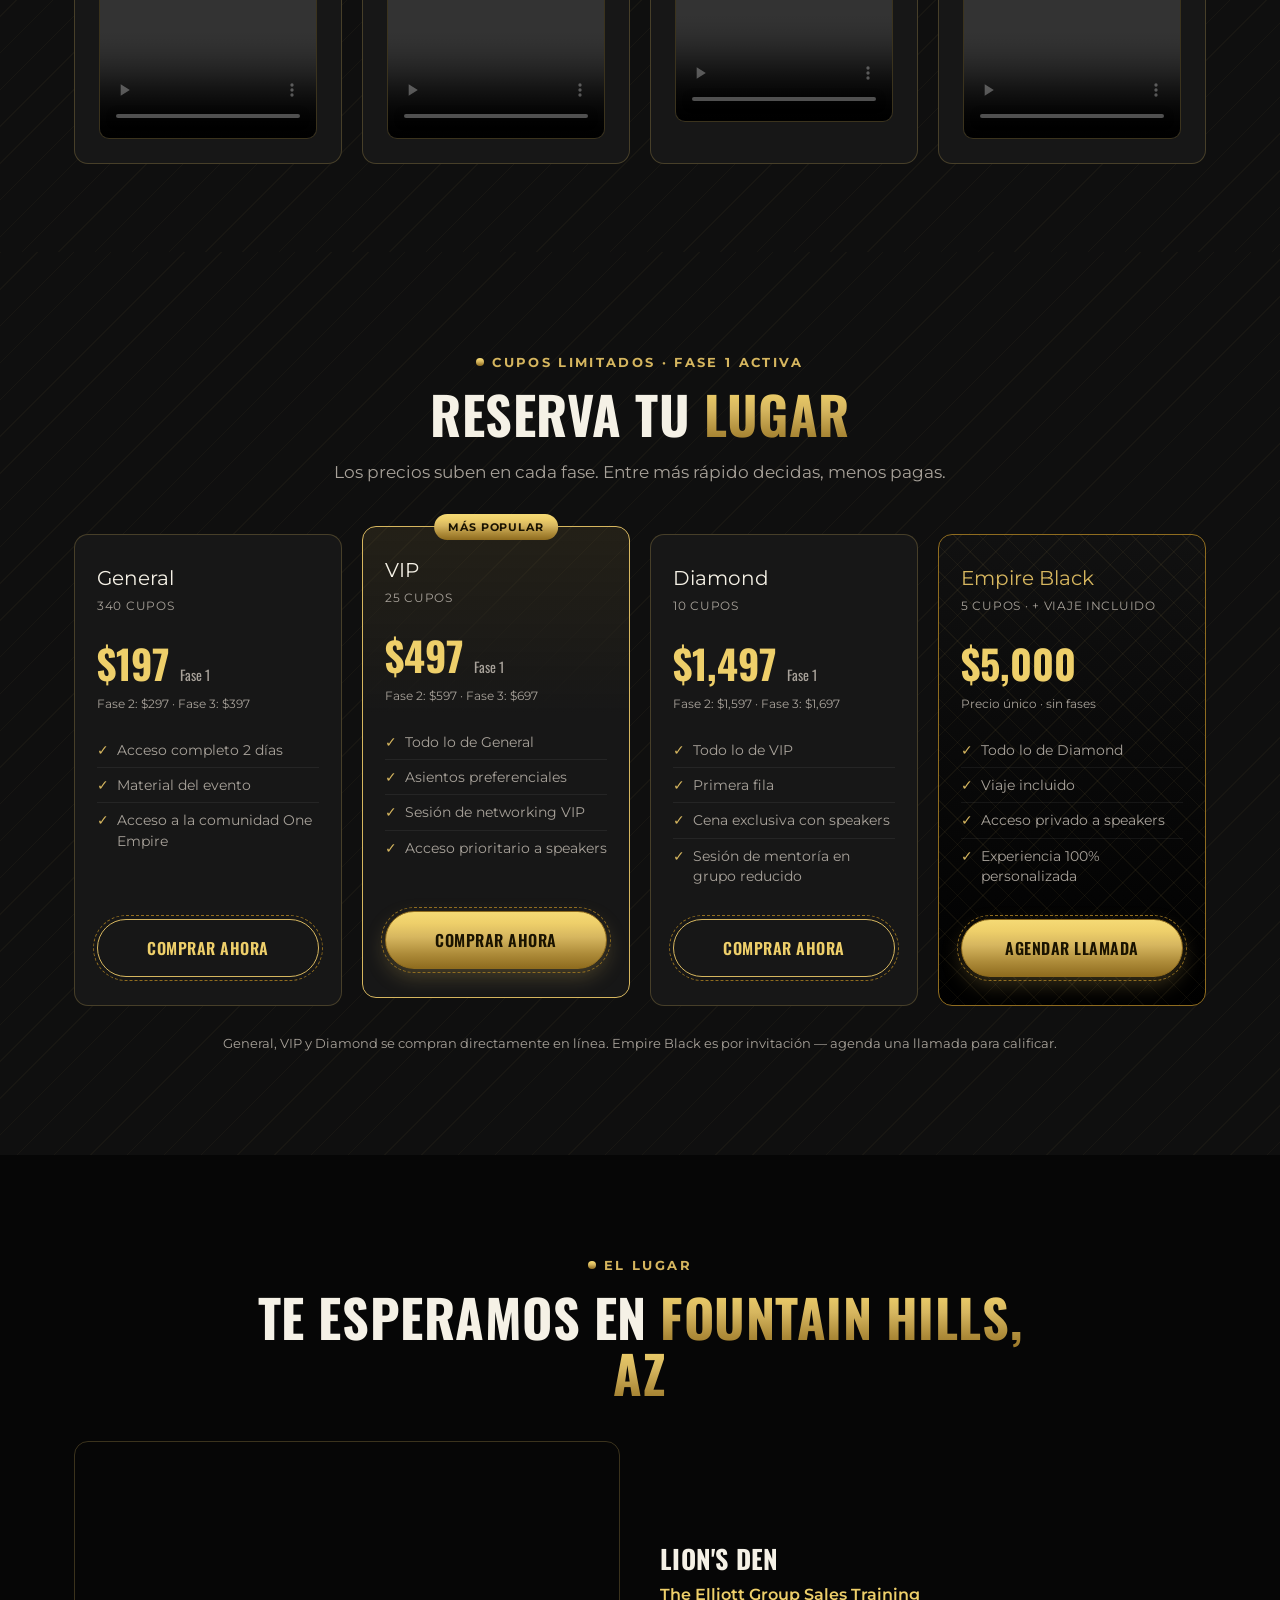
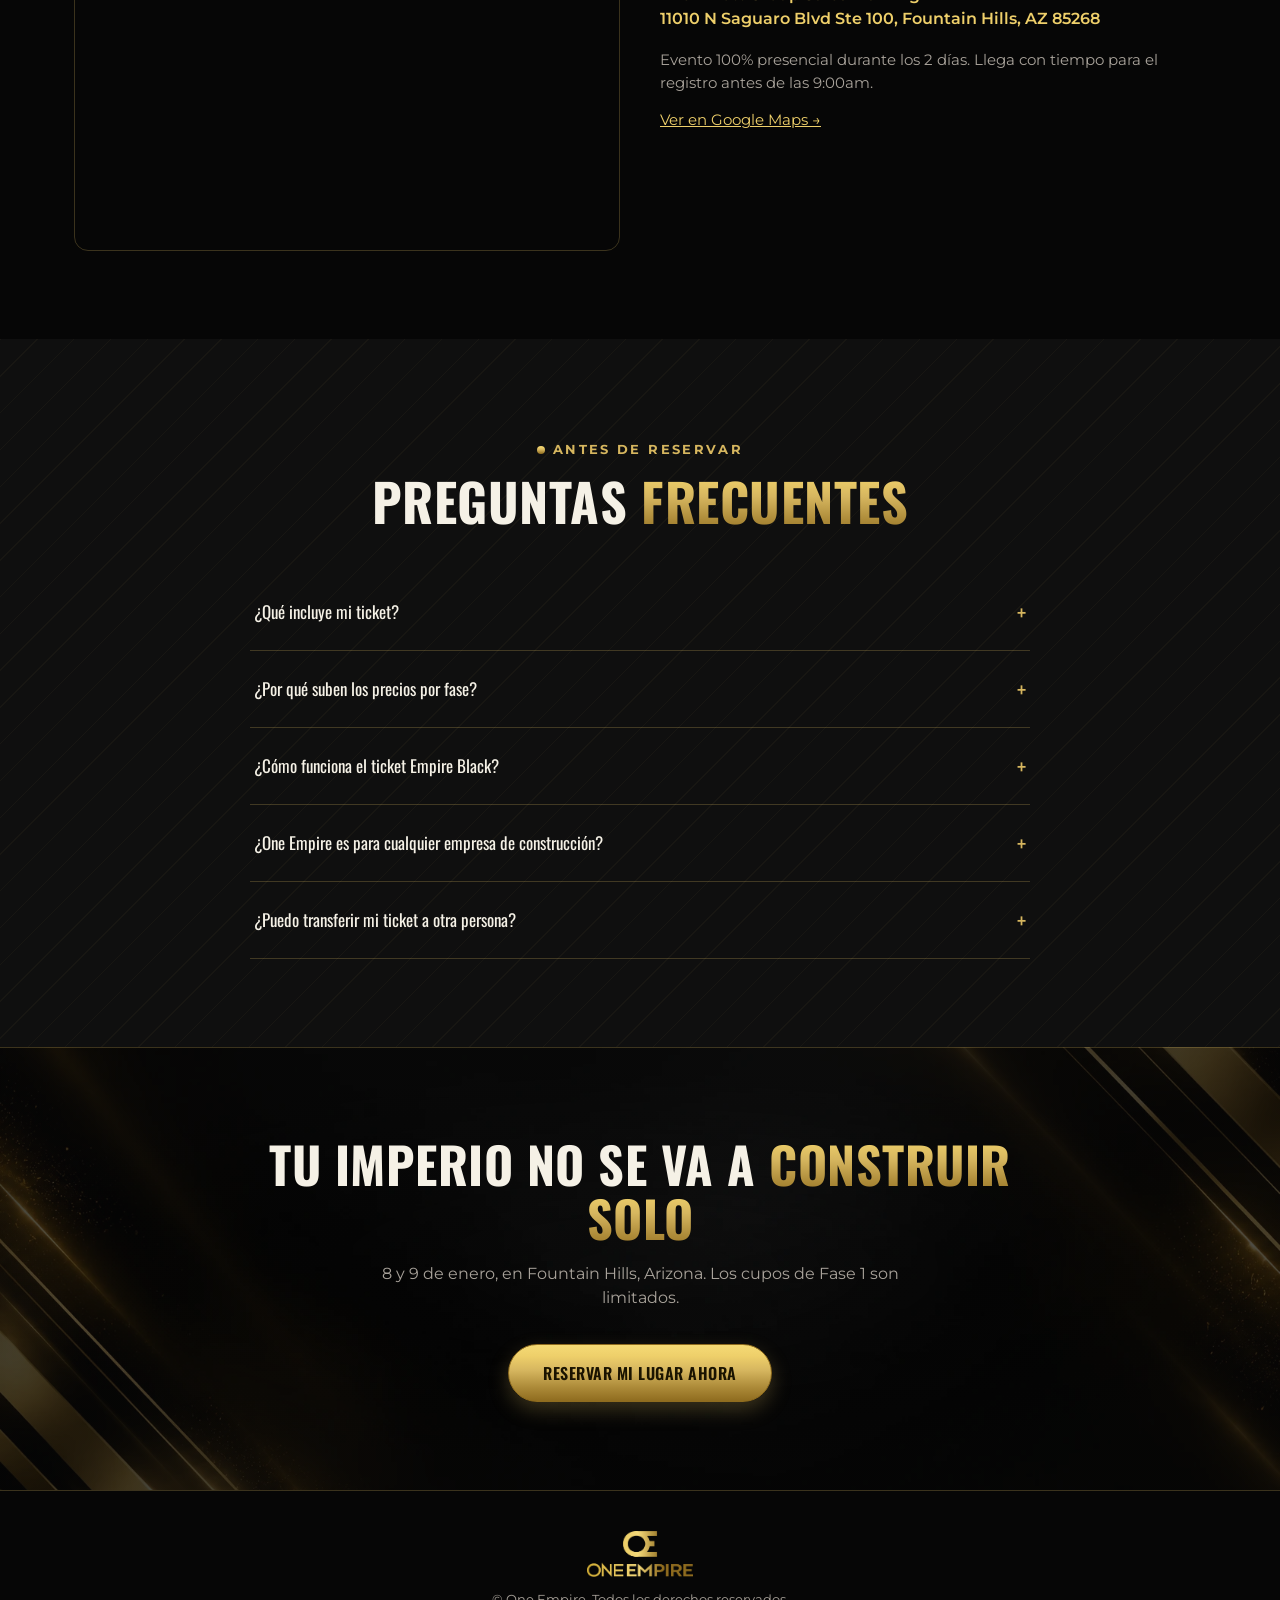
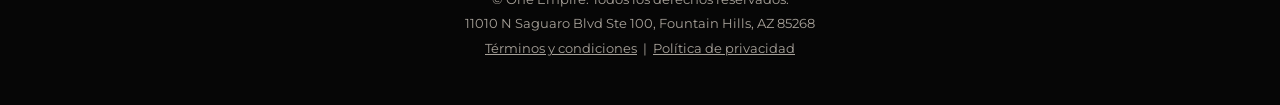
==== commit 2a39ae84: "Add real testimonial quotes/highlights to video testimonial cards Replace placeholder testimonial te" ====
--- a/one-empire/index.html
+++ b/one-empire/index.html
@@ -235,50 +235,46 @@
     <div class="testimonial-grid">
       <div class="testimonial-card">
         <div class="testimonial-stars">★★★★★</div>
-        <p class="testimonial-quote">[Pendiente: primera línea del testimonio]</p>
-        <p class="testimonial-highlight">[Pendiente: frase destacada]</p>
+        <p class="testimonial-quote">"Pensaba que el problema era mi equipo</p>
+        <p class="testimonial-highlight">Pero realmente era que yo no tenía la información correcta"</p>
         <div class="testimonial-video">
           <video controls preload="metadata" playsinline>
             <source src="https://assets.cdn.filesafe.space/4o5wwWKbFhOEOaerWTE6/media/6a3977727b00529580a1a5fd.mov" type="video/mp4">
           </video>
         </div>
-        <p class="testimonial-name">[Pendiente: nombre y rol]</p>
       </div>
 
       <div class="testimonial-card">
         <div class="testimonial-stars">★★★★★</div>
-        <p class="testimonial-quote">[Pendiente: primera línea del testimonio]</p>
-        <p class="testimonial-highlight">[Pendiente: frase destacada]</p>
+        <p class="testimonial-quote">"Vi otras personas que quieren crecer</p>
+        <p class="testimonial-highlight">Y tienen la misma mentalidad y metas que yo"</p>
         <div class="testimonial-video">
           <video controls preload="metadata" playsinline>
             <source src="https://assets.cdn.filesafe.space/4o5wwWKbFhOEOaerWTE6/media/6a39777294d484b9c6ad7c99.mov" type="video/mp4">
           </video>
         </div>
-        <p class="testimonial-name">[Pendiente: nombre y rol]</p>
       </div>
 
       <div class="testimonial-card">
         <div class="testimonial-stars">★★★★★</div>
-        <p class="testimonial-quote">[Pendiente: primera línea del testimonio]</p>
-        <p class="testimonial-highlight">[Pendiente: frase destacada]</p>
+        <p class="testimonial-quote">"En un punto quisiera tener un equipo así</p>
+        <p class="testimonial-highlight">Con ese entusiasmo, energía y valores"</p>
         <div class="testimonial-video">
           <video controls preload="metadata" playsinline>
             <source src="https://assets.cdn.filesafe.space/4o5wwWKbFhOEOaerWTE6/media/6a397772dfe62db453e90044.mov" type="video/mp4">
           </video>
         </div>
-        <p class="testimonial-name">[Pendiente: nombre y rol]</p>
       </div>
 
       <div class="testimonial-card">
         <div class="testimonial-stars">★★★★★</div>
-        <p class="testimonial-quote">[Pendiente: primera línea del testimonio]</p>
-        <p class="testimonial-highlight">[Pendiente: frase destacada]</p>
+        <p class="testimonial-quote">"Sé que quieres que todo sea perfecto</p>
+        <p class="testimonial-highlight">Pero eso realmente es lo que te va a detener"</p>
         <div class="testimonial-video">
           <video controls preload="metadata" playsinline>
             <source src="https://assets.cdn.filesafe.space/4o5wwWKbFhOEOaerWTE6/media/6a39777294d484b9c6ad7ca7.mov" type="video/mp4">
           </video>
         </div>
-        <p class="testimonial-name">[Pendiente: nombre y rol]</p>
       </div>
     </div>
   </div>
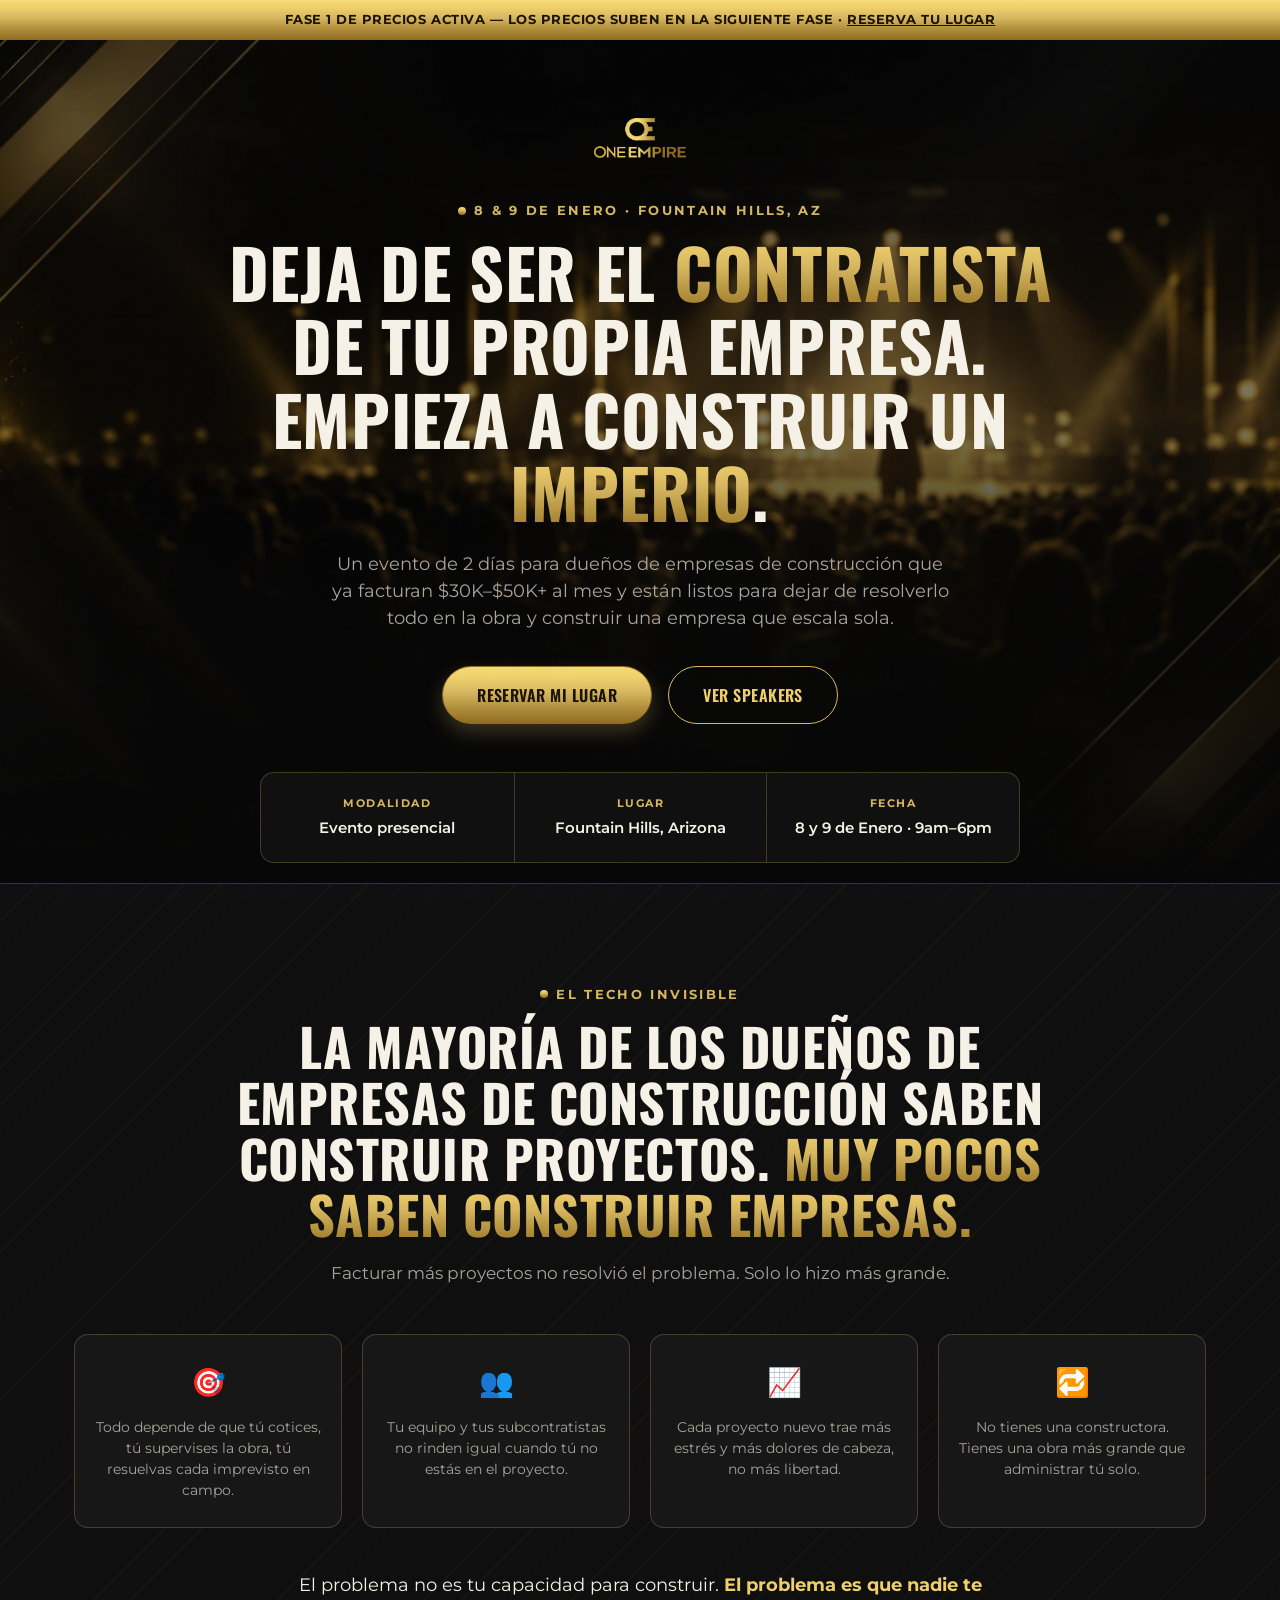
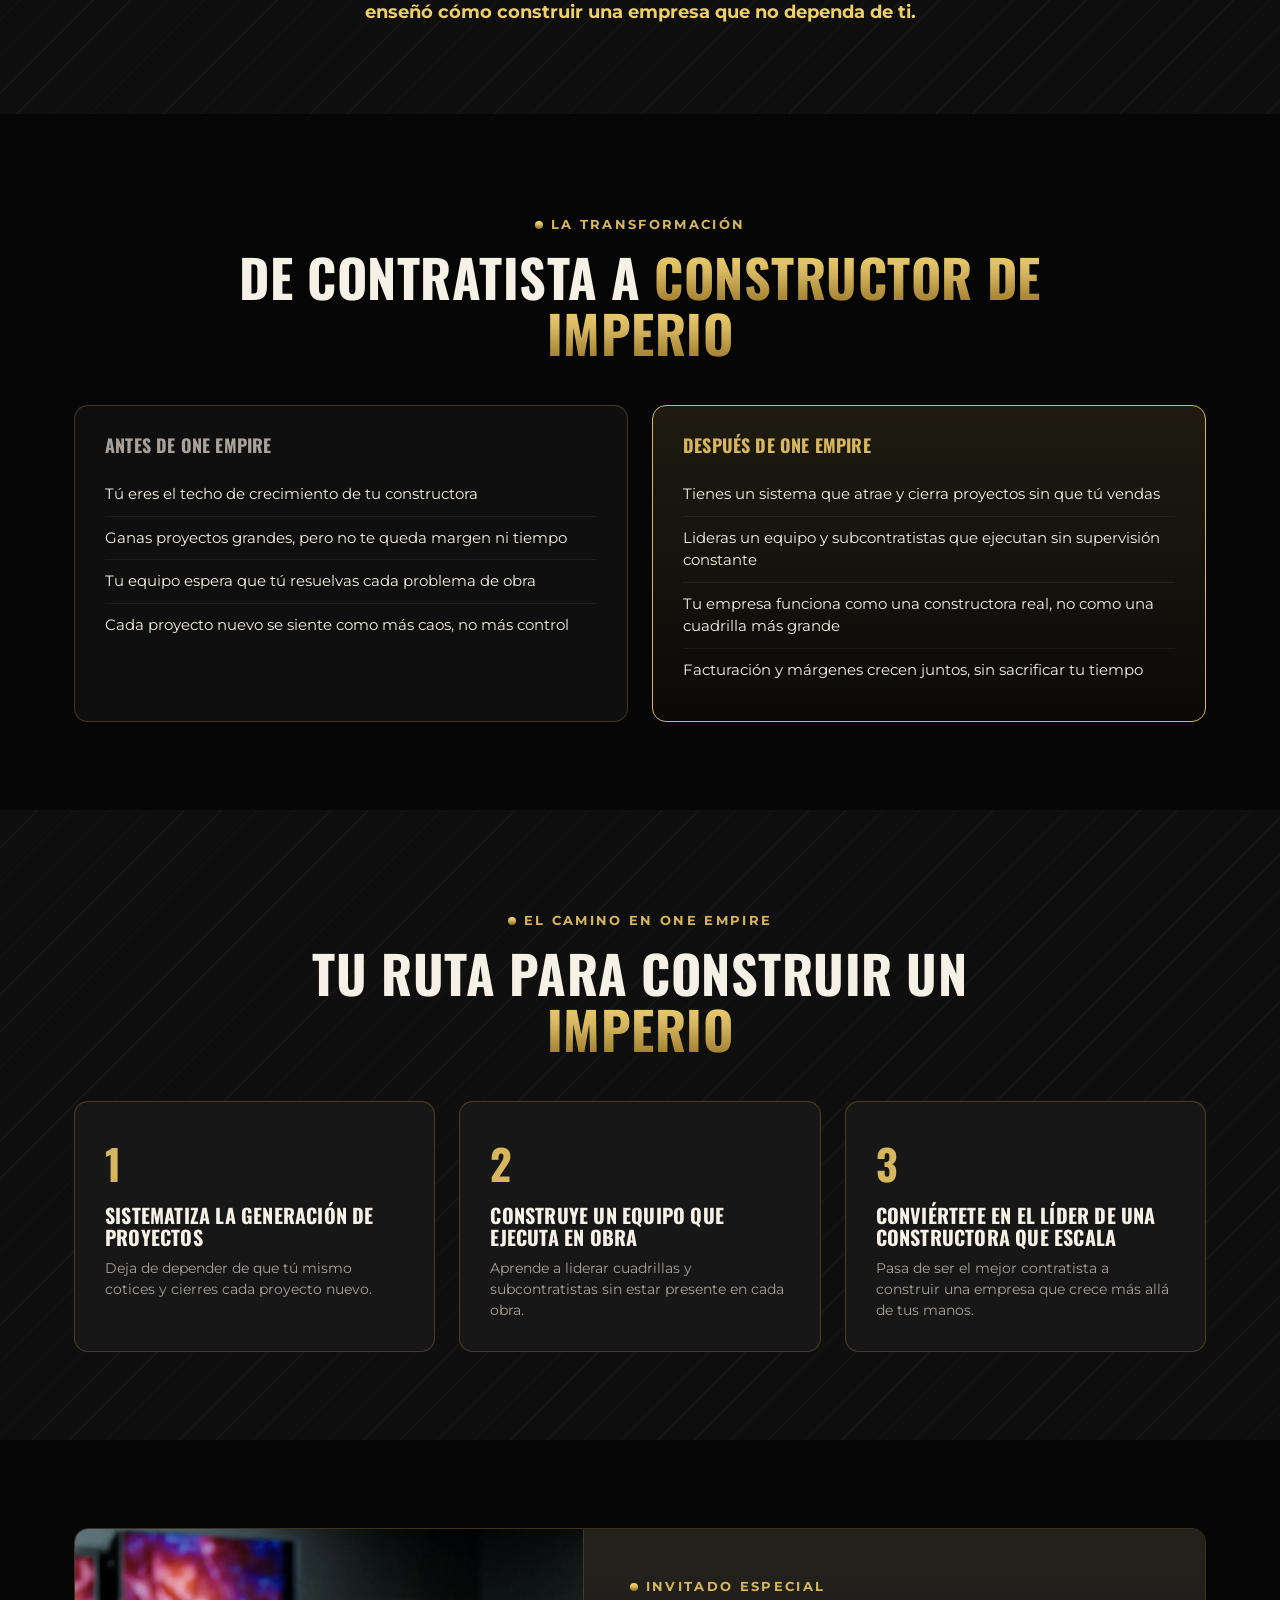
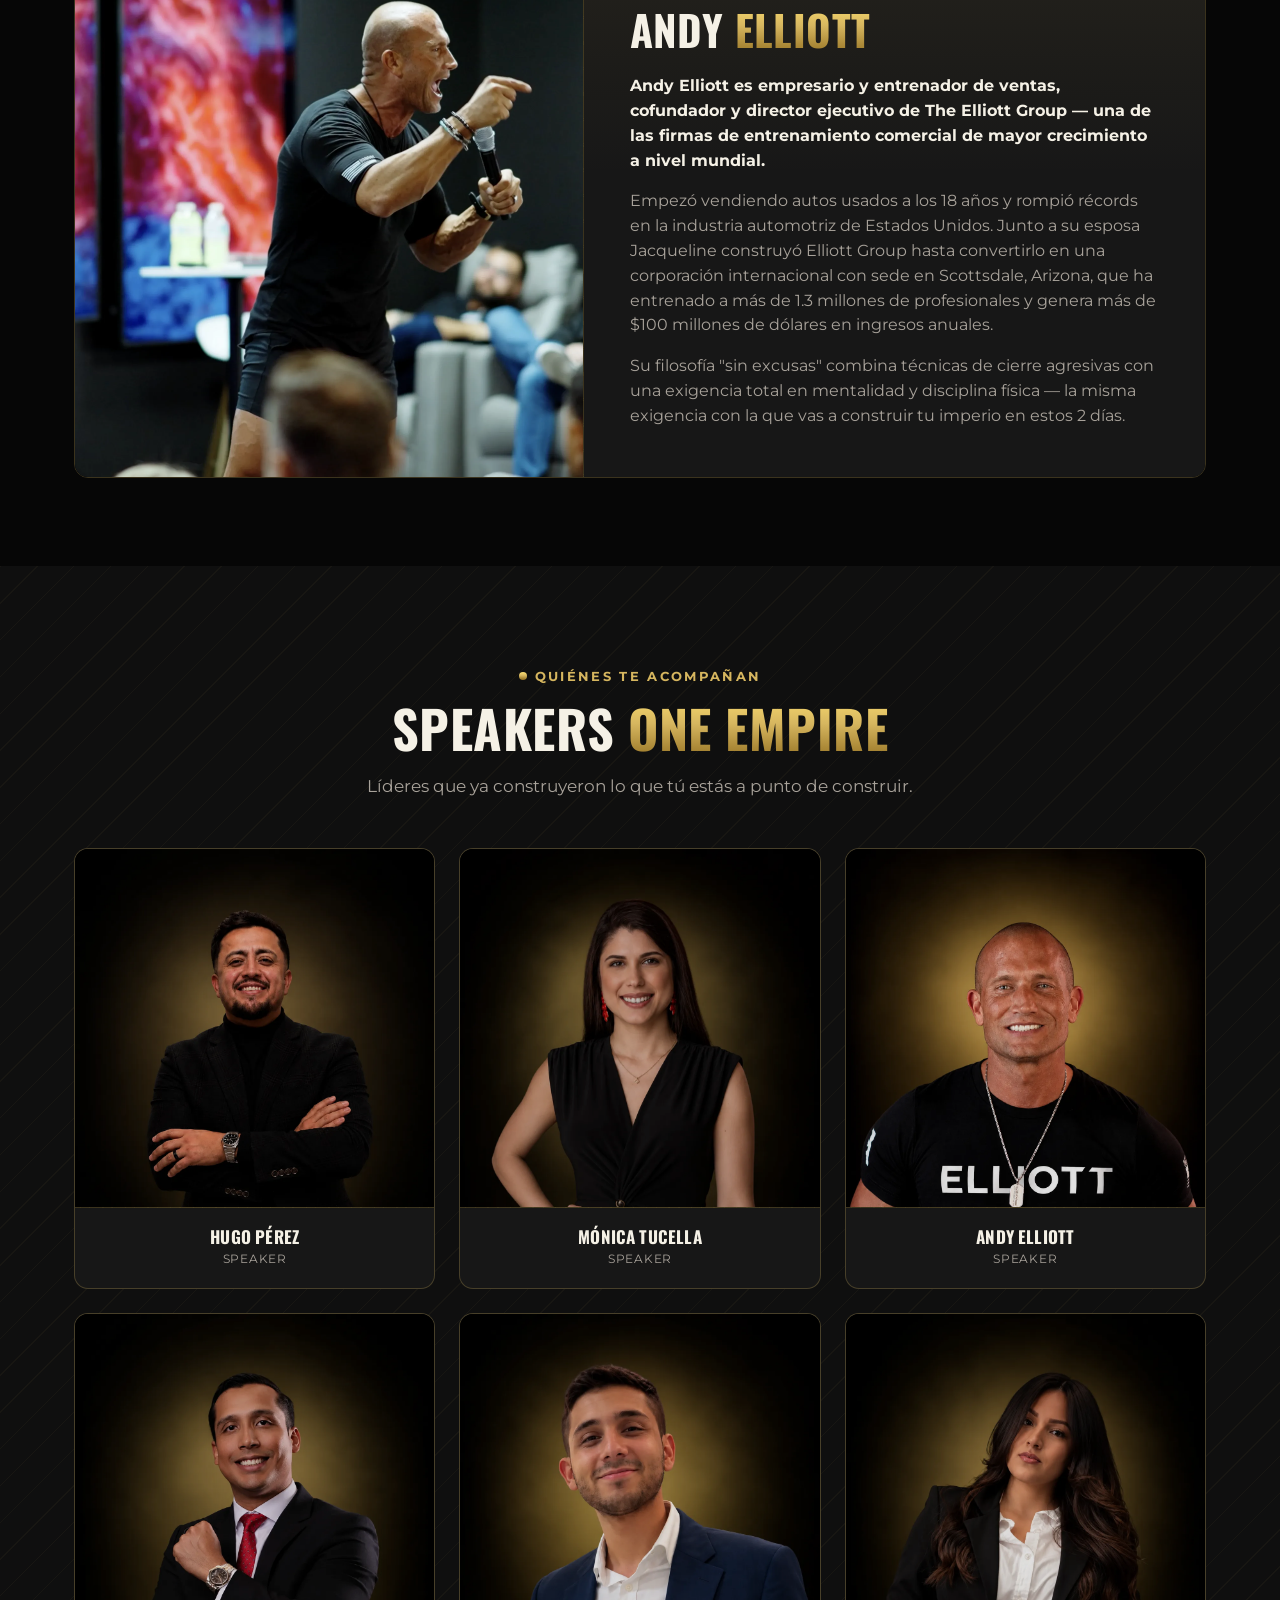
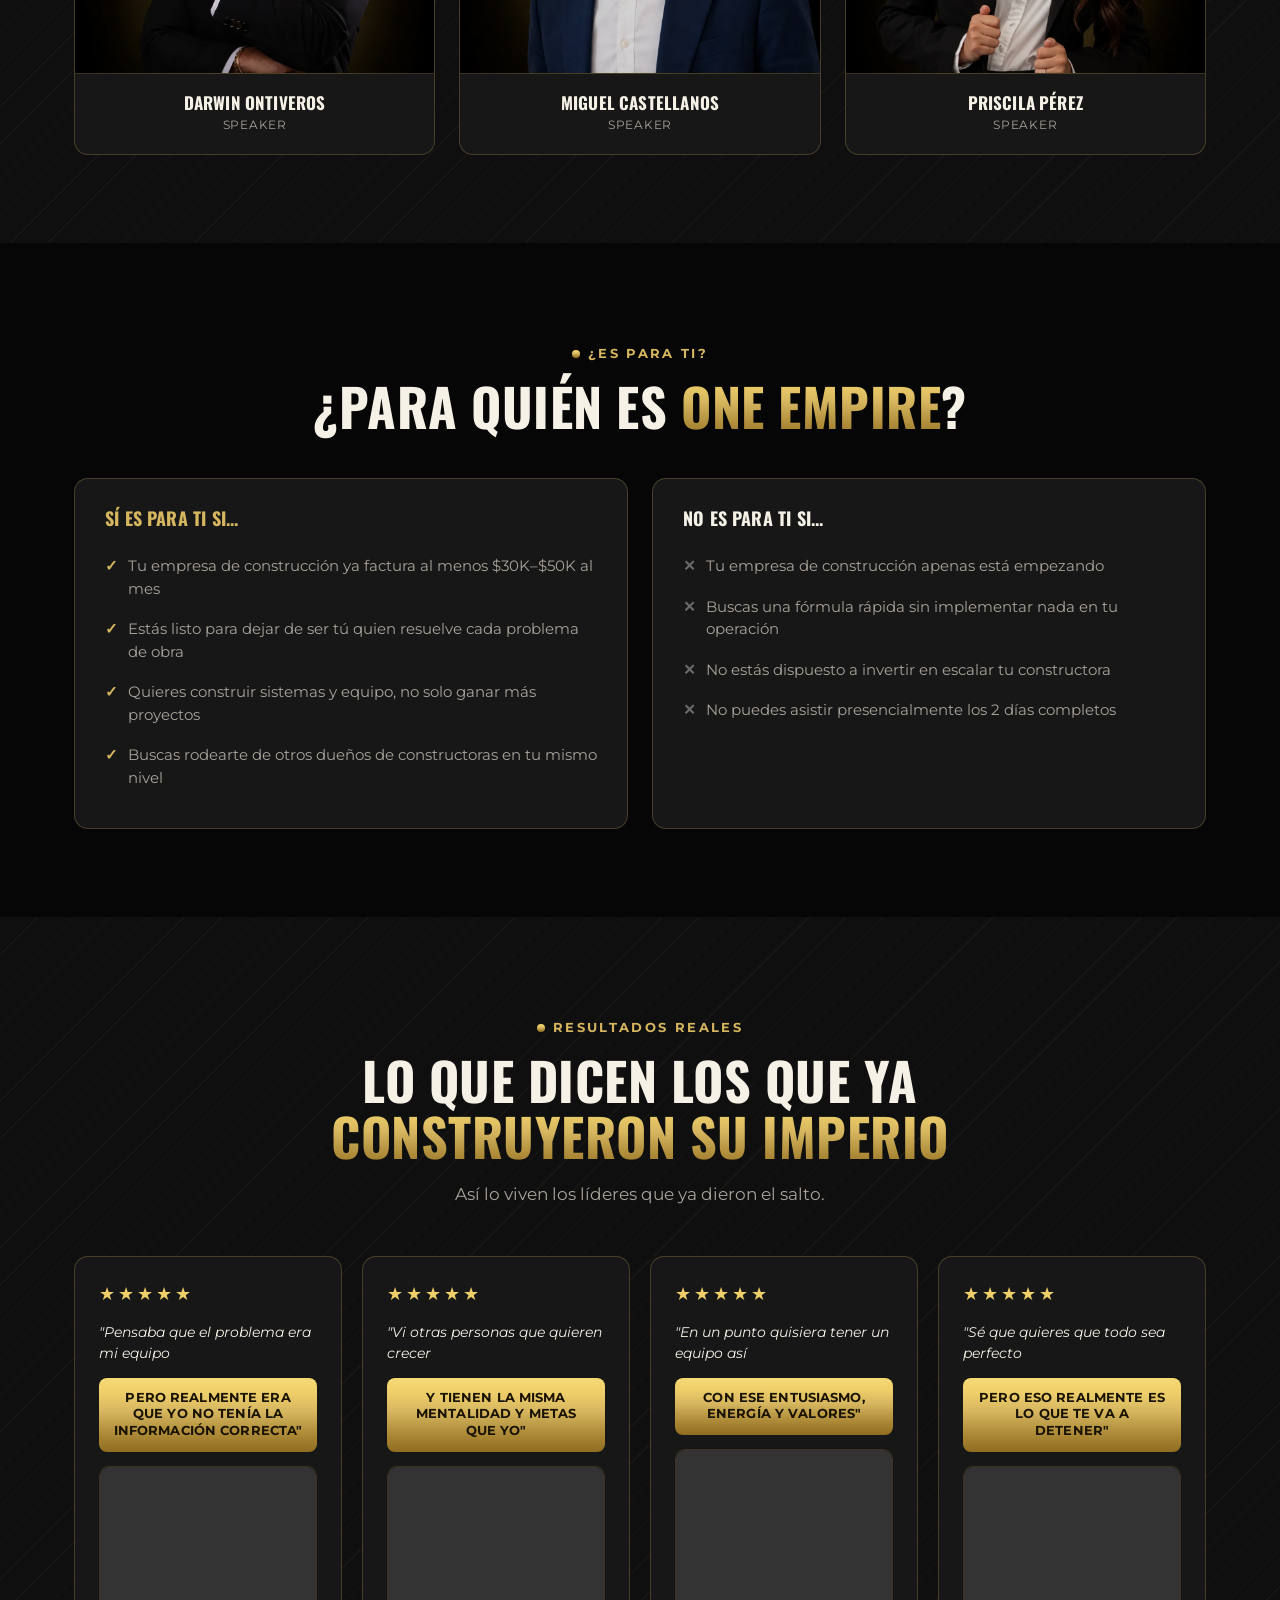
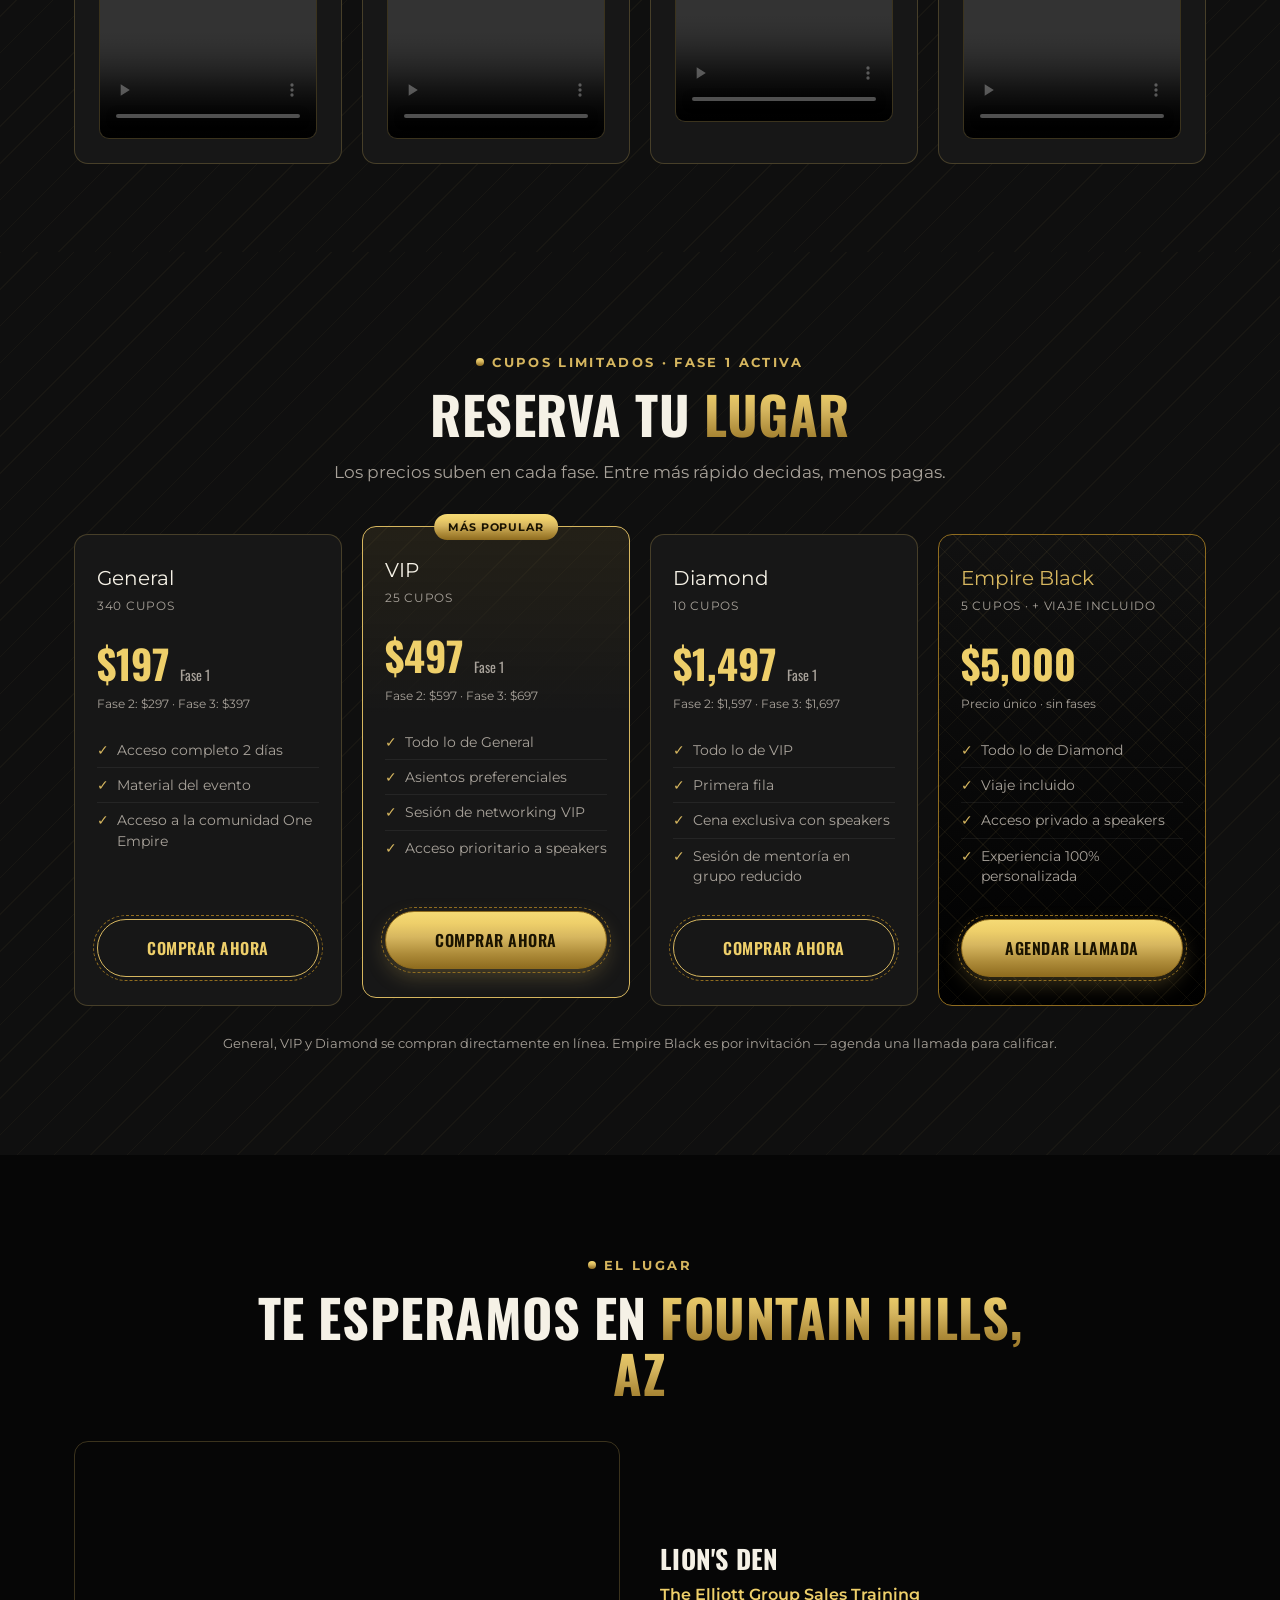
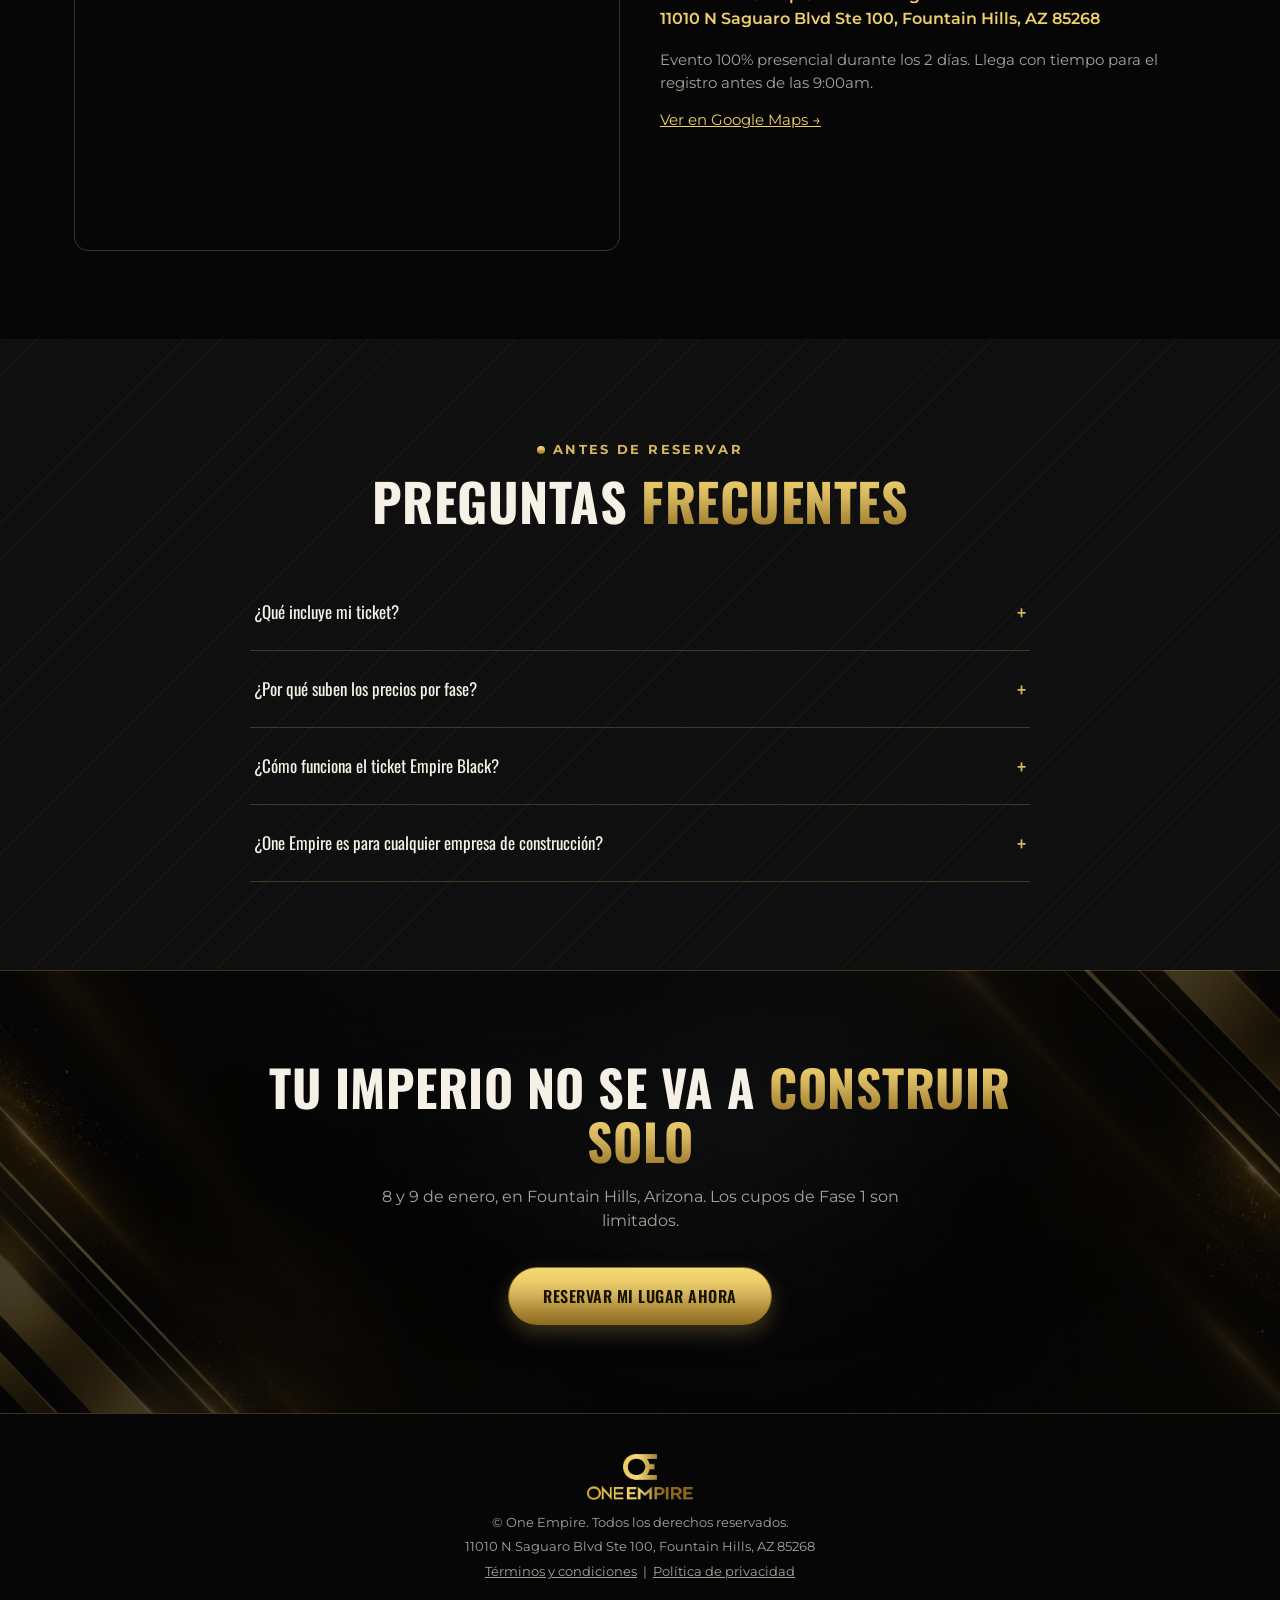
==== commit 81ea473a: "Remove ticket transfer question from FAQ section" ====
--- a/one-empire/index.html
+++ b/one-empire/index.html
@@ -405,10 +405,6 @@
         <button class="faq-question">¿One Empire es para cualquier empresa de construcción? <span class="plus">+</span></button>
         <div class="faq-answer"><p>No. One Empire está diseñado para dueños de empresas de construcción que ya facturan al menos $30K–$50K al mes y están listos para escalar su operación más allá de su esfuerzo personal en la obra.</p></div>
       </div>
-      <div class="faq-item">
-        <button class="faq-question">¿Puedo transferir mi ticket a otra persona? <span class="plus">+</span></button>
-        <div class="faq-answer"><p>Contáctanos por correo o WhatsApp antes del evento y con gusto te ayudamos con la transferencia. <em>(Política final pendiente de confirmar).</em></p></div>
-      </div>
     </div>
   </div>
 </section>
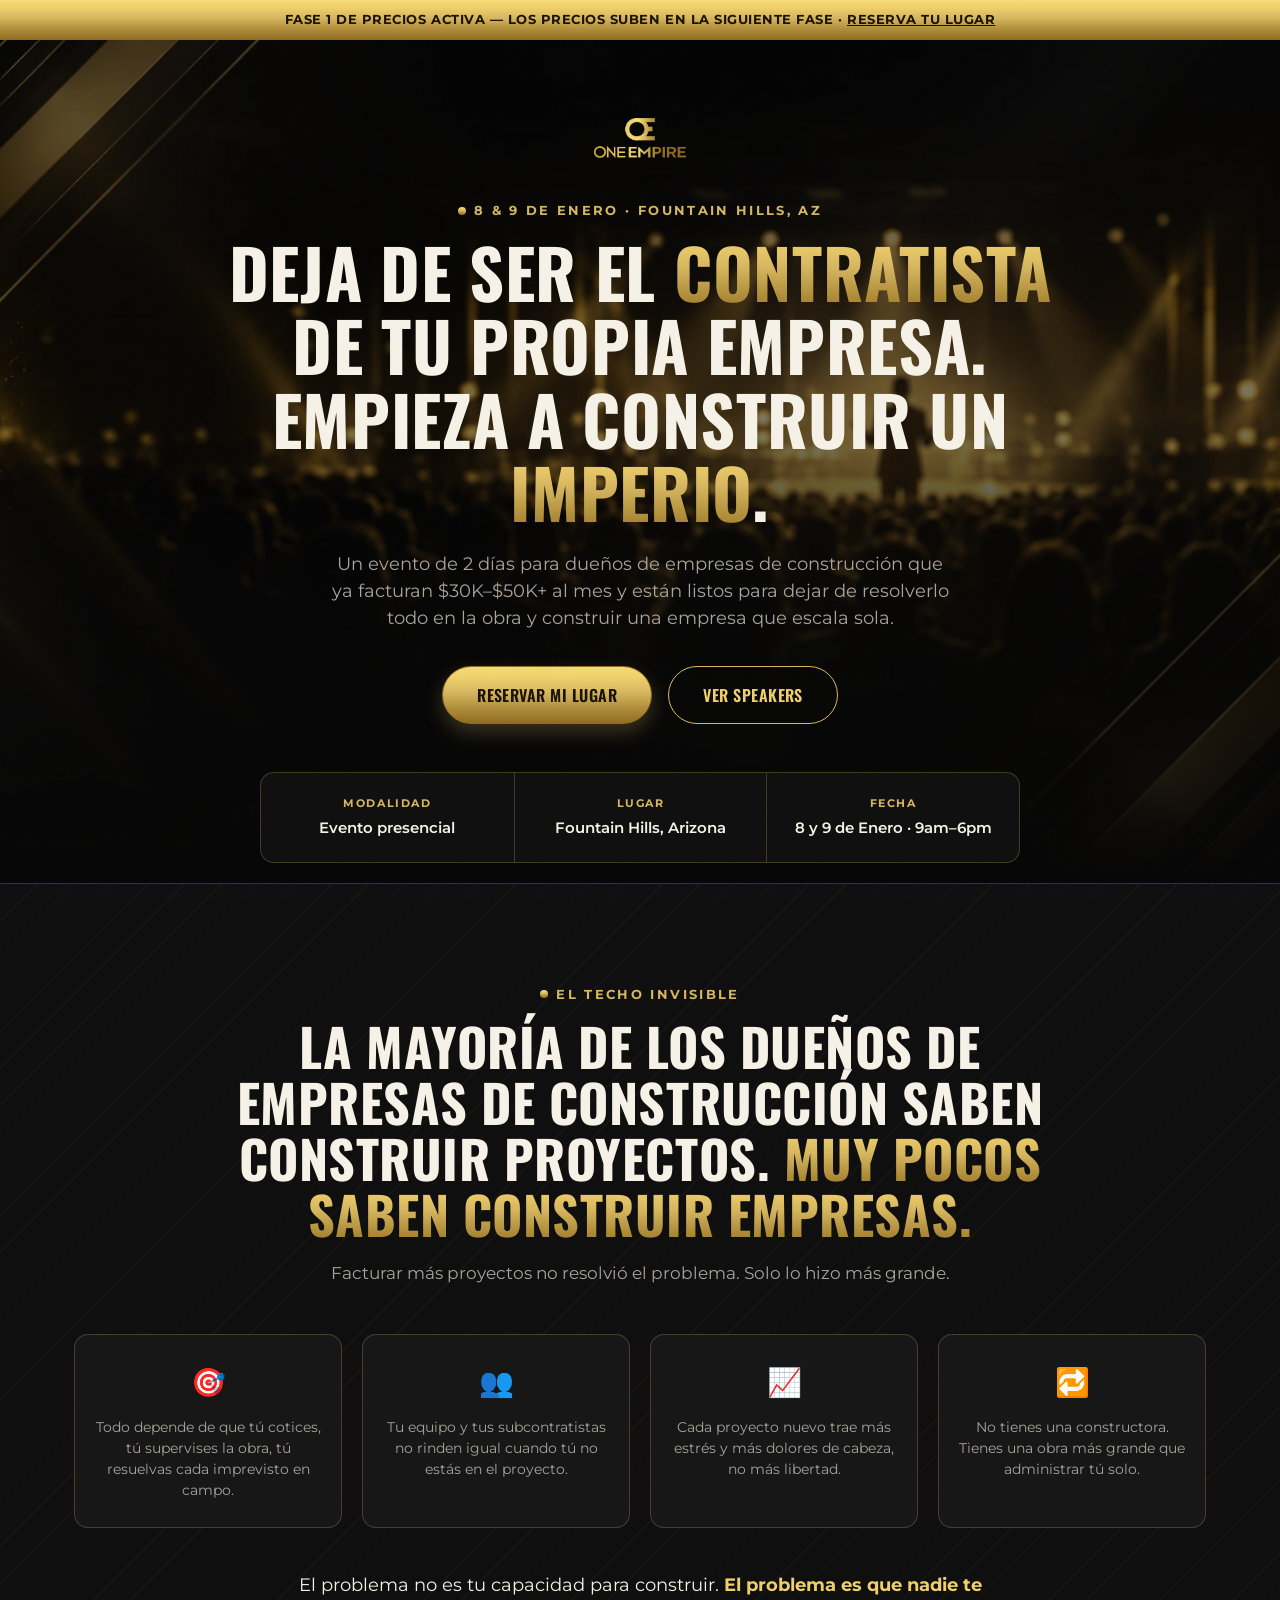
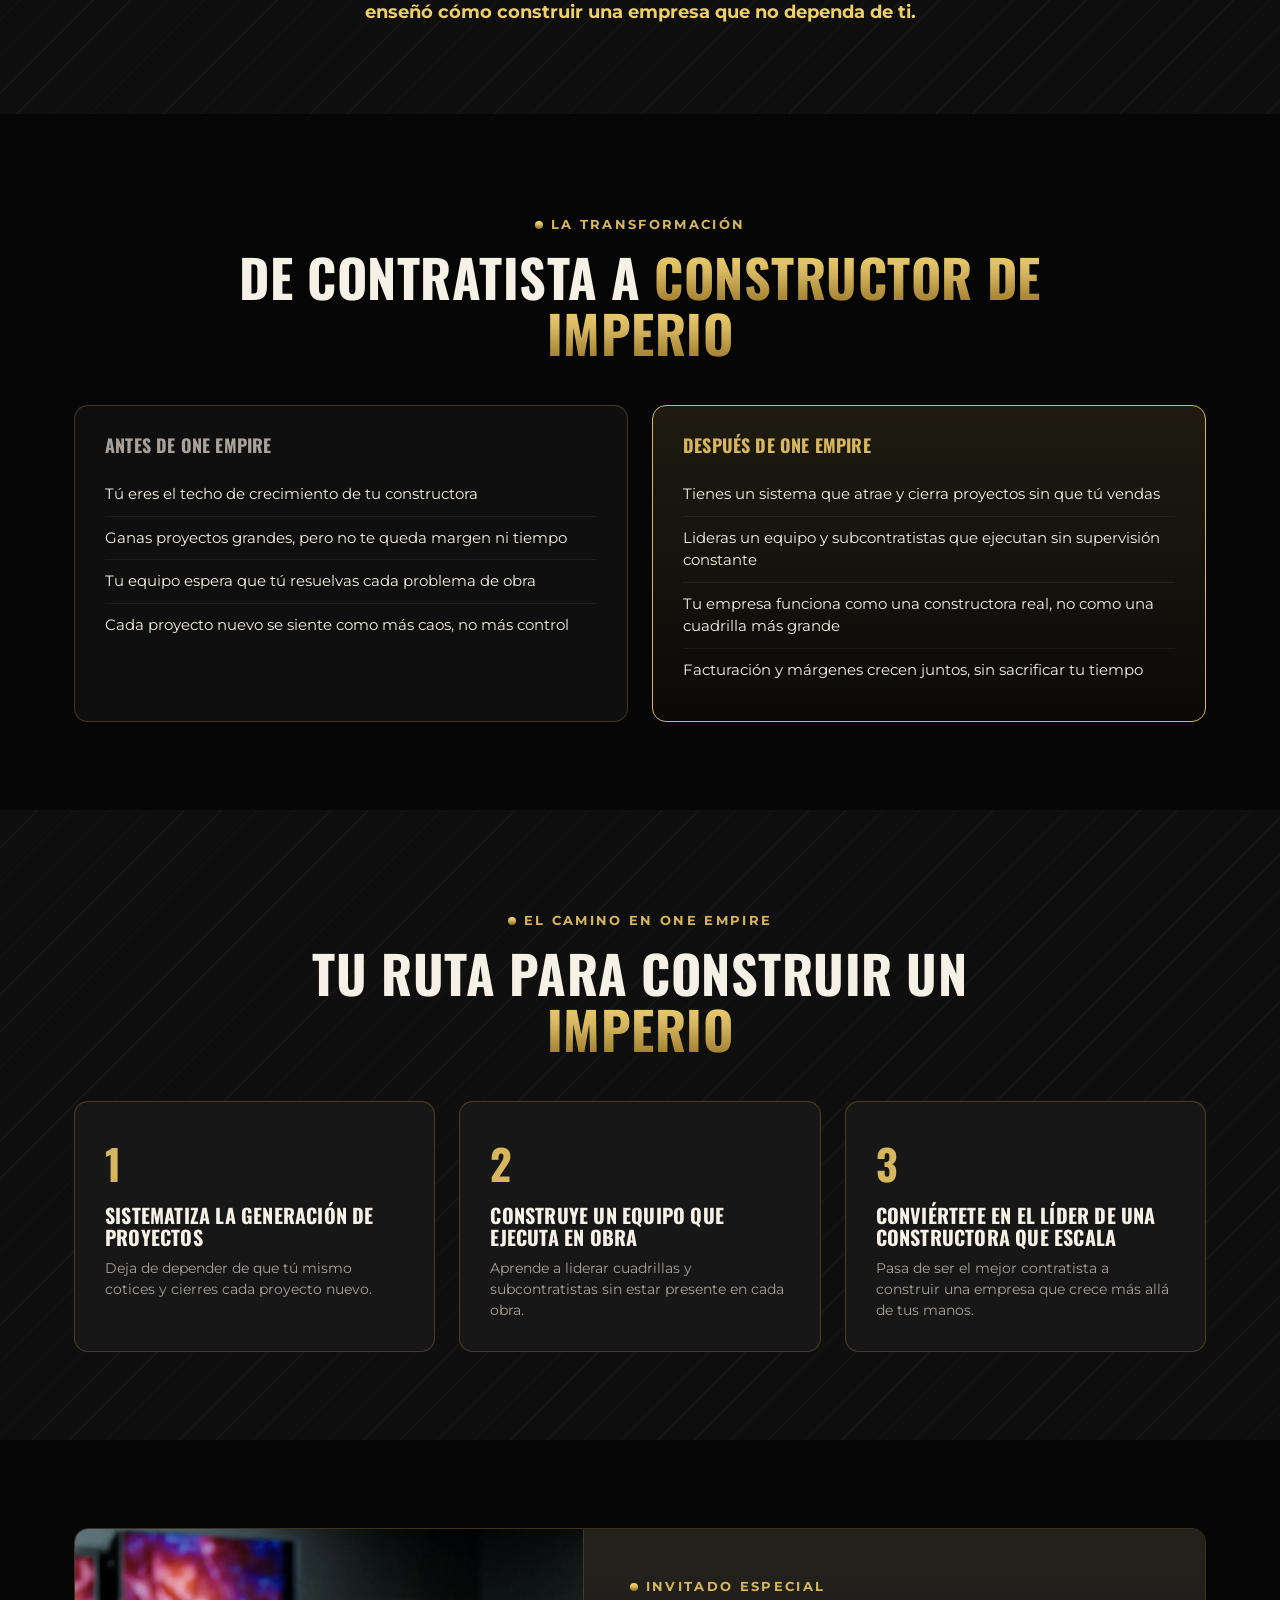
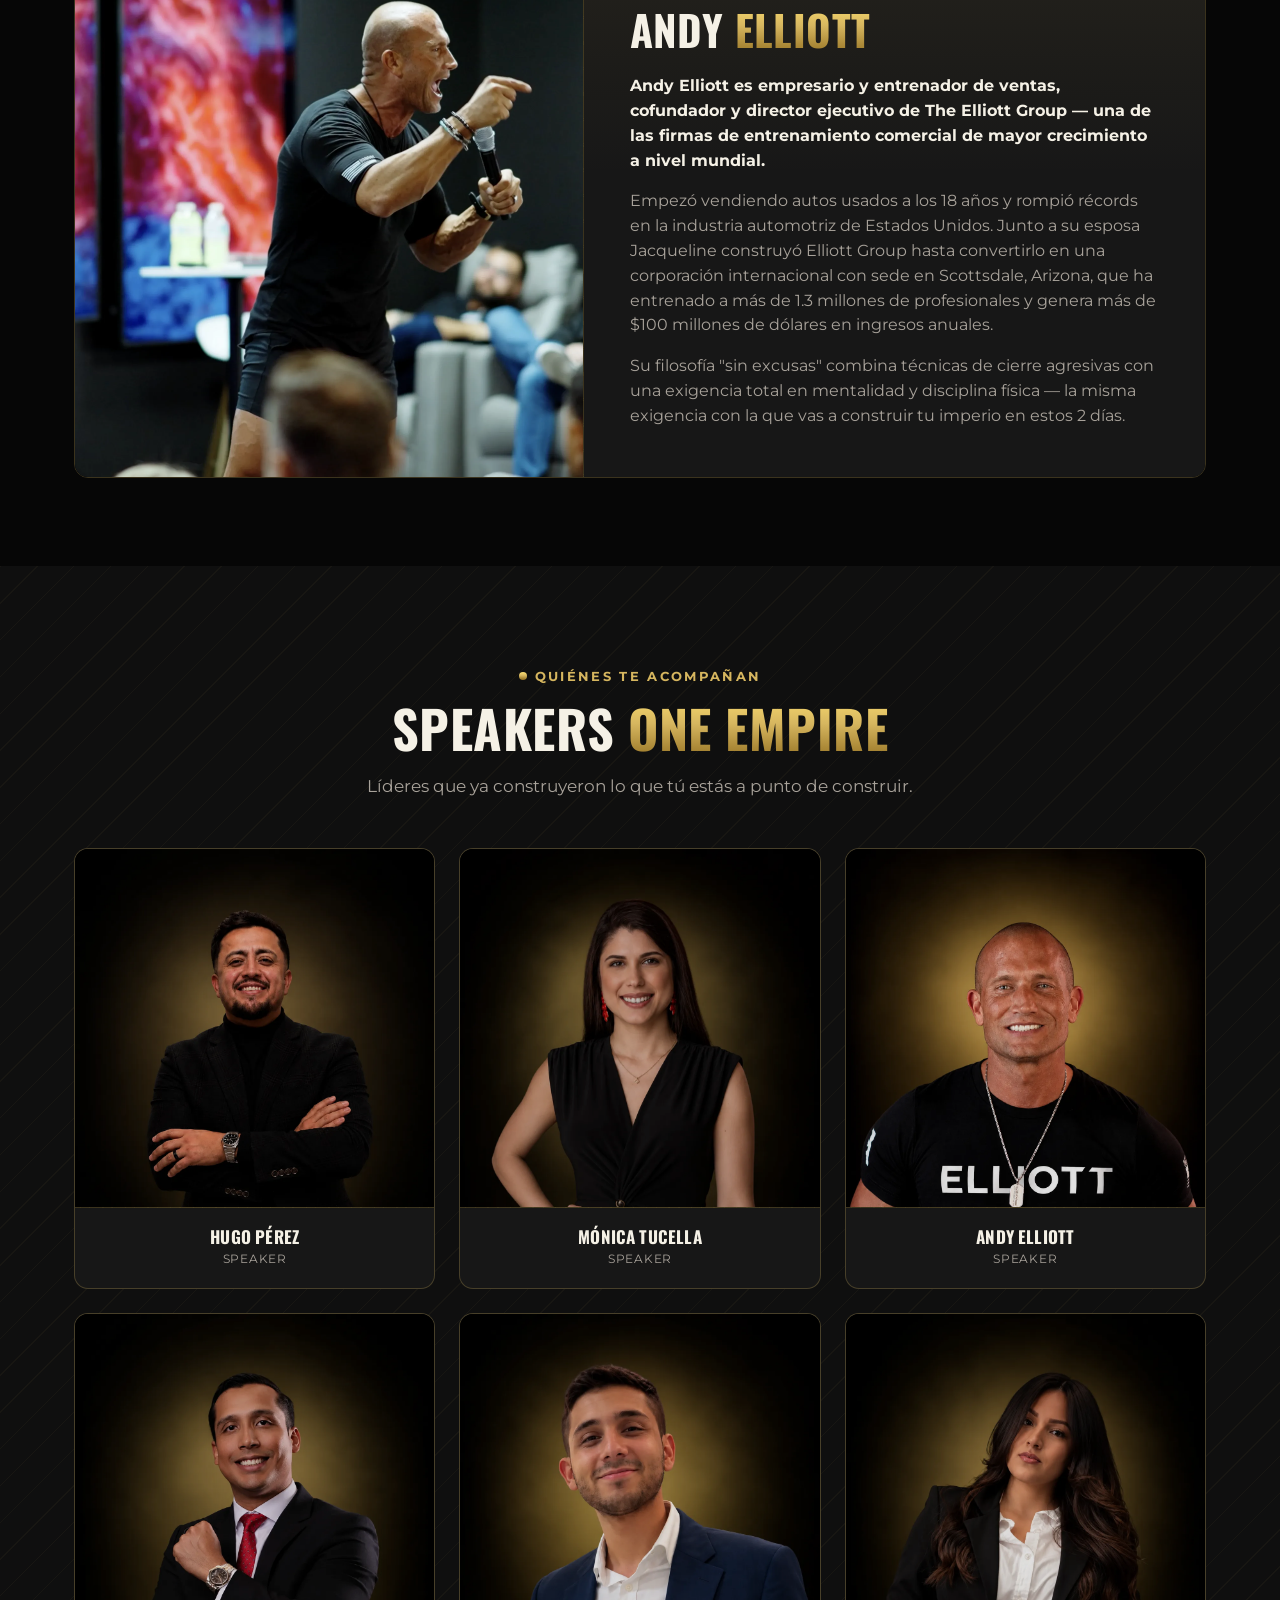
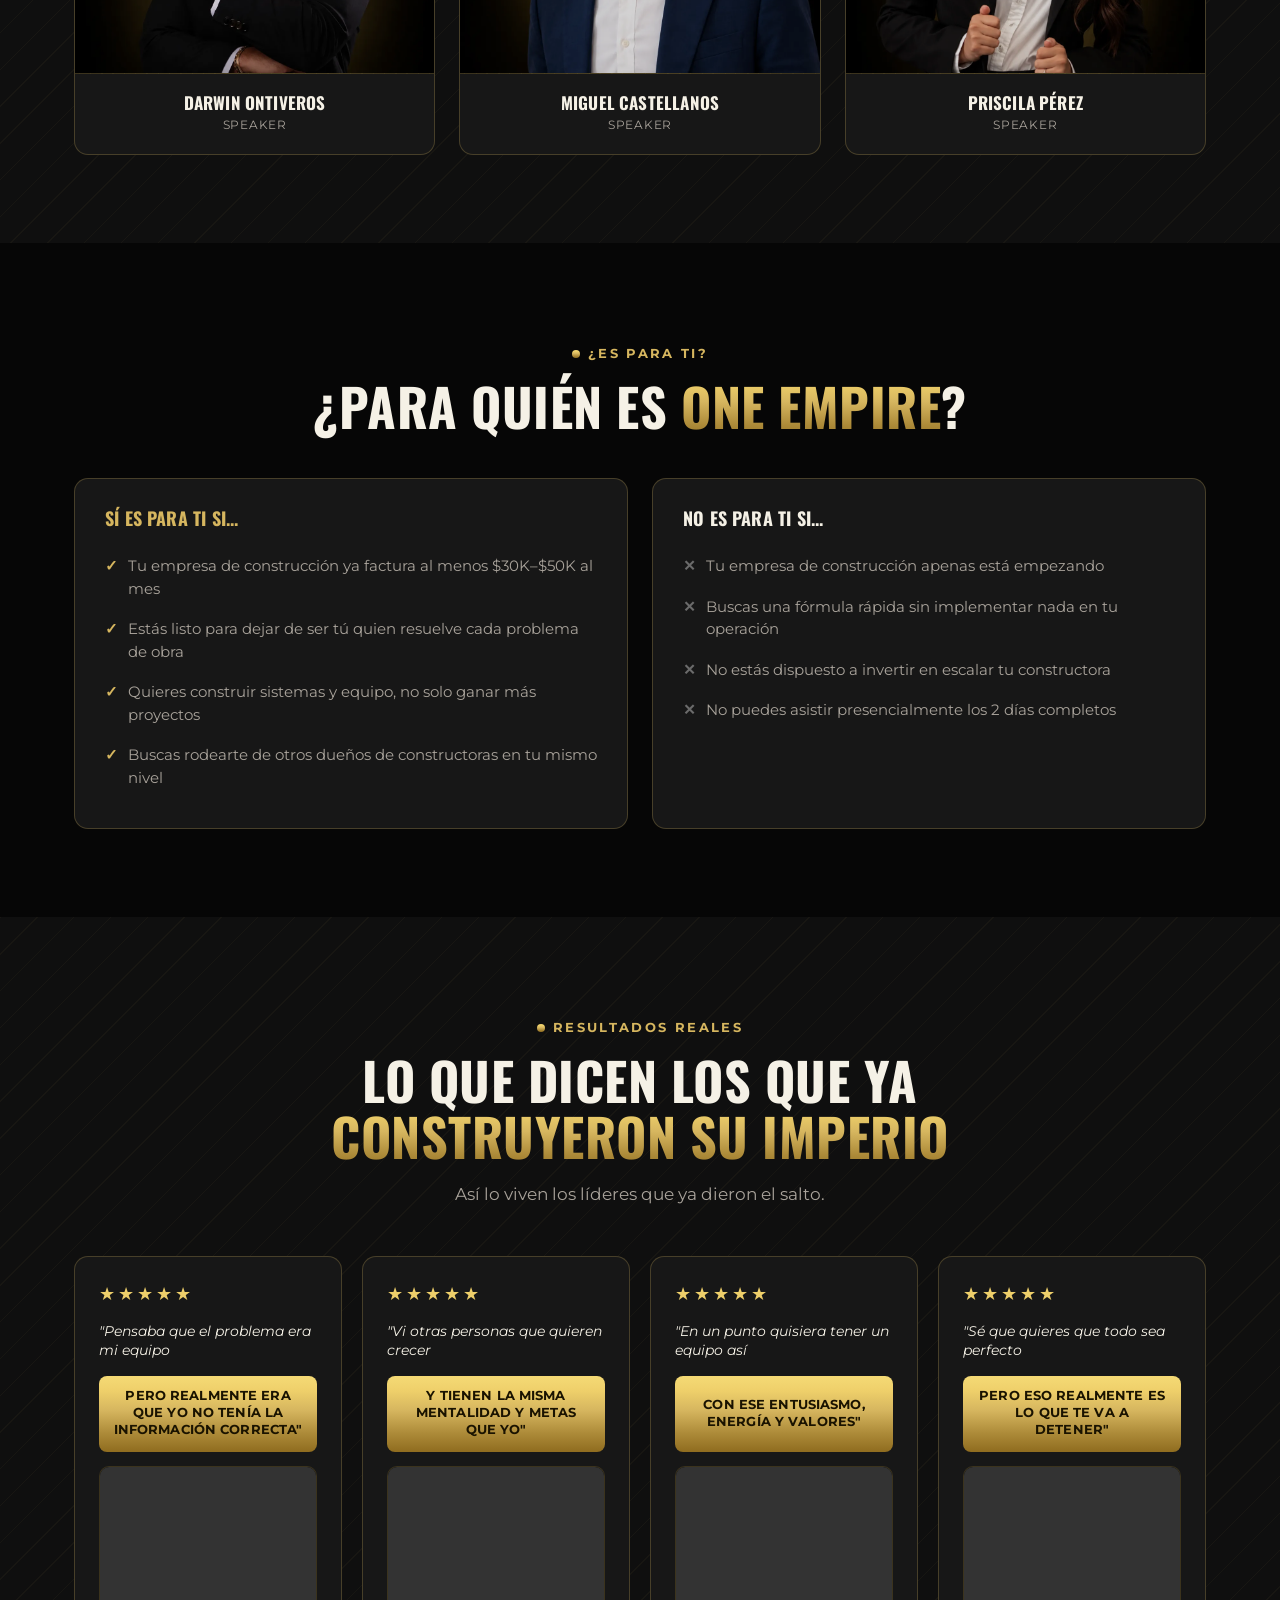
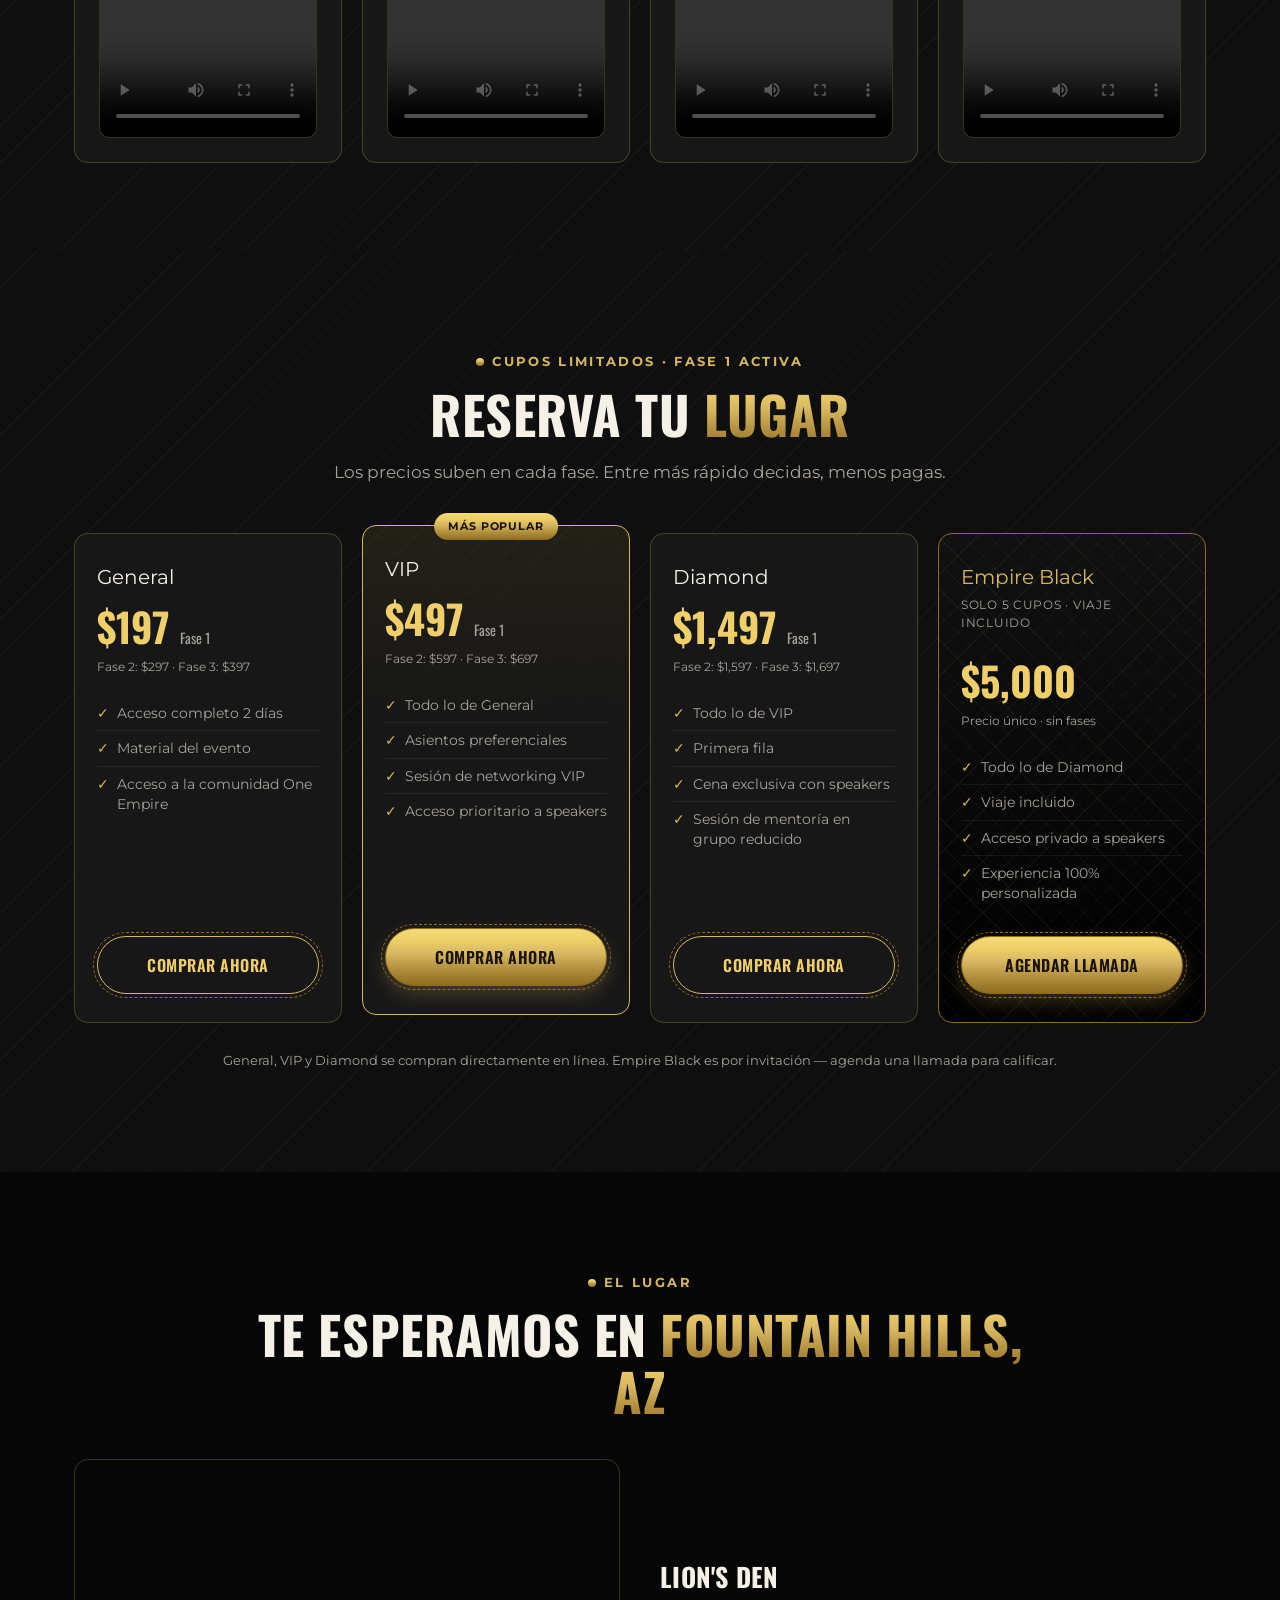
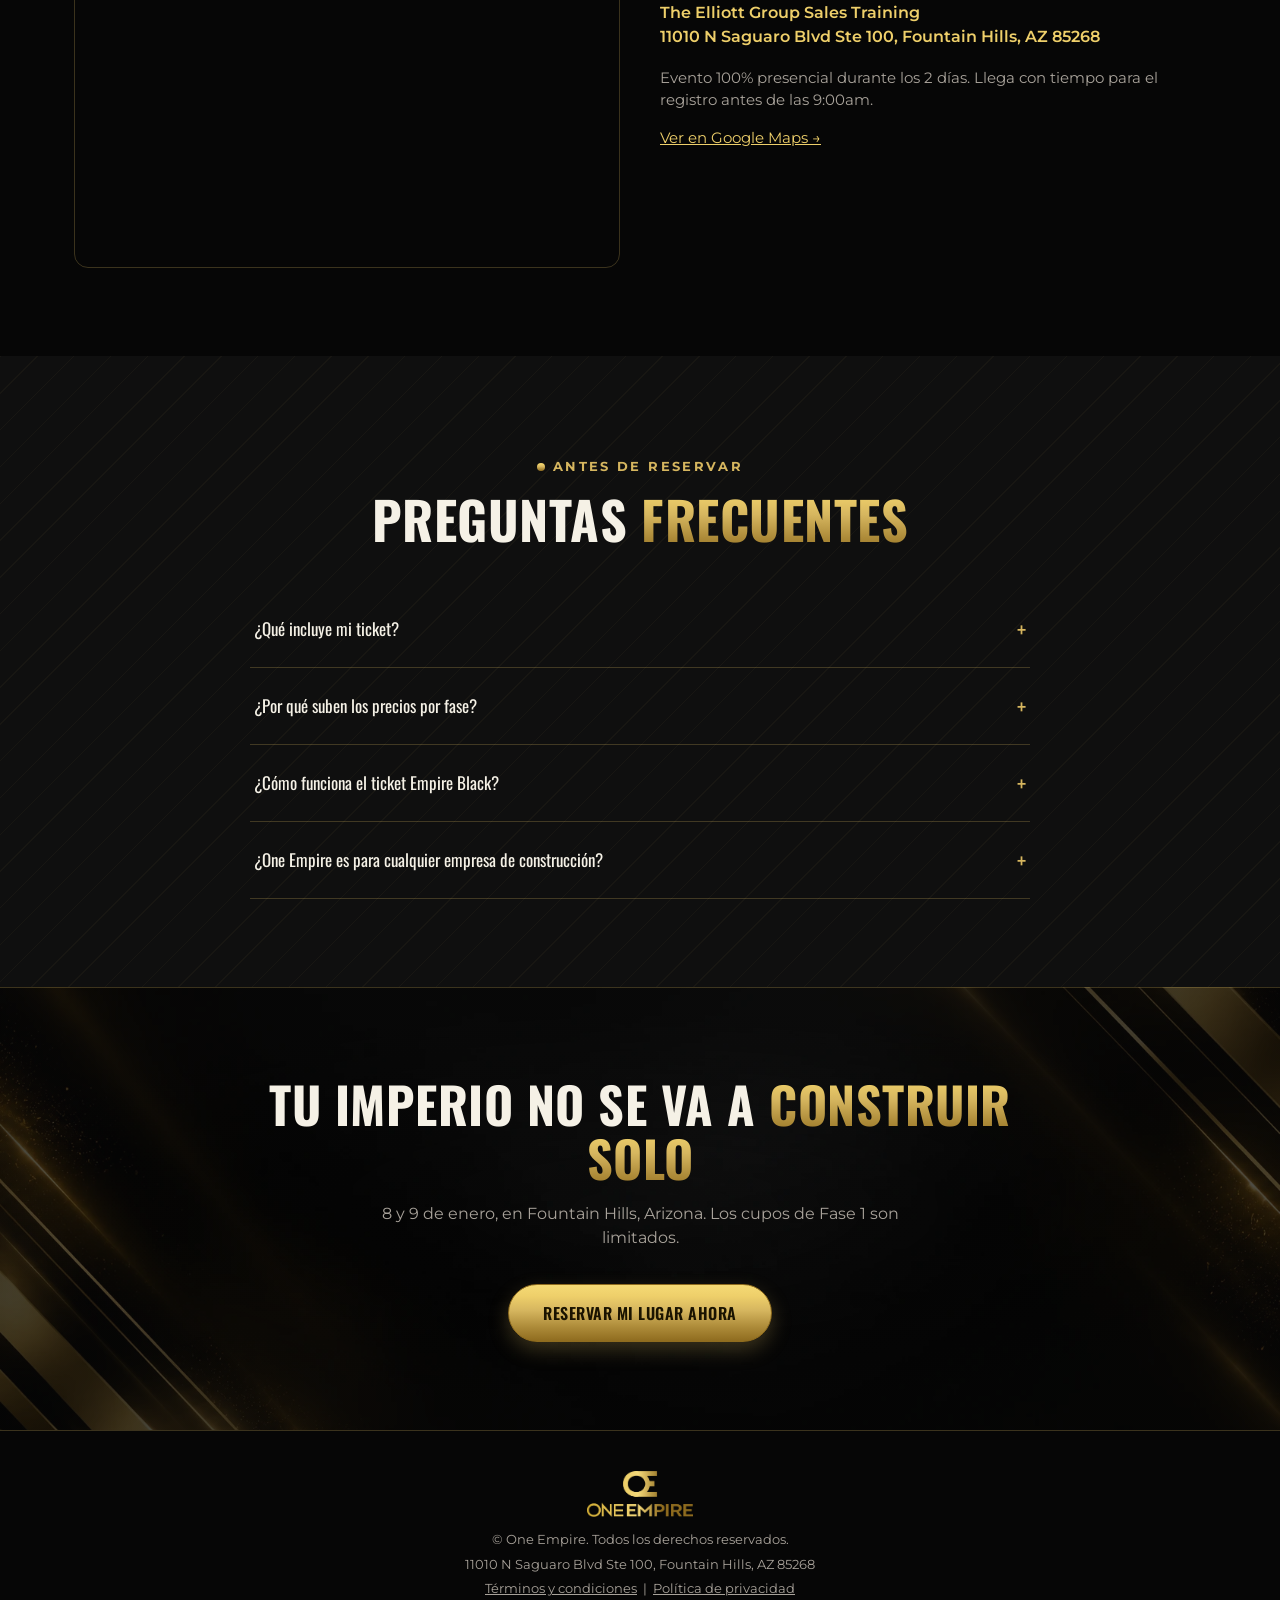
==== commit 2e9d3618: "Remove seat counts from pricing tiers except Empire Black General, VIP and Diamond no longer show a " ====
--- a/one-empire/index.html
+++ b/one-empire/index.html
@@ -292,7 +292,6 @@
       <!-- GENERAL -->
       <div class="tier-card">
         <div class="tier-name">General</div>
-        <div class="tier-seats">340 cupos</div>
         <div class="tier-price">$197 <small>Fase 1</small></div>
         <div class="tier-phases">Fase 2: $297 · Fase 3: $397</div>
         <ul class="tier-features">
@@ -307,7 +306,6 @@
       <div class="tier-card featured">
         <div class="badge">Más popular</div>
         <div class="tier-name">VIP</div>
-        <div class="tier-seats">25 cupos</div>
         <div class="tier-price">$497 <small>Fase 1</small></div>
         <div class="tier-phases">Fase 2: $597 · Fase 3: $697</div>
         <ul class="tier-features">
@@ -322,7 +320,6 @@
       <!-- DIAMOND -->
       <div class="tier-card">
         <div class="tier-name">Diamond</div>
-        <div class="tier-seats">10 cupos</div>
         <div class="tier-price">$1,497 <small>Fase 1</small></div>
         <div class="tier-phases">Fase 2: $1,597 · Fase 3: $1,697</div>
         <ul class="tier-features">
@@ -337,7 +334,7 @@
       <!-- EMPIRE BLACK -->
       <div class="tier-card black-tier">
         <div class="tier-name">Empire Black</div>
-        <div class="tier-seats">5 cupos · + viaje incluido</div>
+        <div class="tier-seats">Solo 5 cupos · viaje incluido</div>
         <div class="tier-price">$5,000</div>
         <div class="tier-phases">Precio único · sin fases</div>
         <ul class="tier-features">
--- a/one-empire/styles.css
+++ b/one-empire/styles.css
@@ -654,9 +654,11 @@
 
 .testimonial-quote {
   font-size: 14px;
+  line-height: 1.4;
   color: var(--white);
   font-style: italic;
   margin: 0;
+  min-height: 40px;
 }
 
 .testimonial-highlight {
@@ -671,6 +673,10 @@
   text-align: center;
   line-height: 1.35;
   margin: 0;
+  min-height: 76px;
+  display: flex;
+  align-items: center;
+  justify-content: center;
 }
 
 .testimonial-video {
@@ -680,6 +686,7 @@
   overflow: hidden;
   background: var(--black);
   border: 1px solid var(--border);
+  margin-top: auto;
 }
 
 .testimonial-video video {
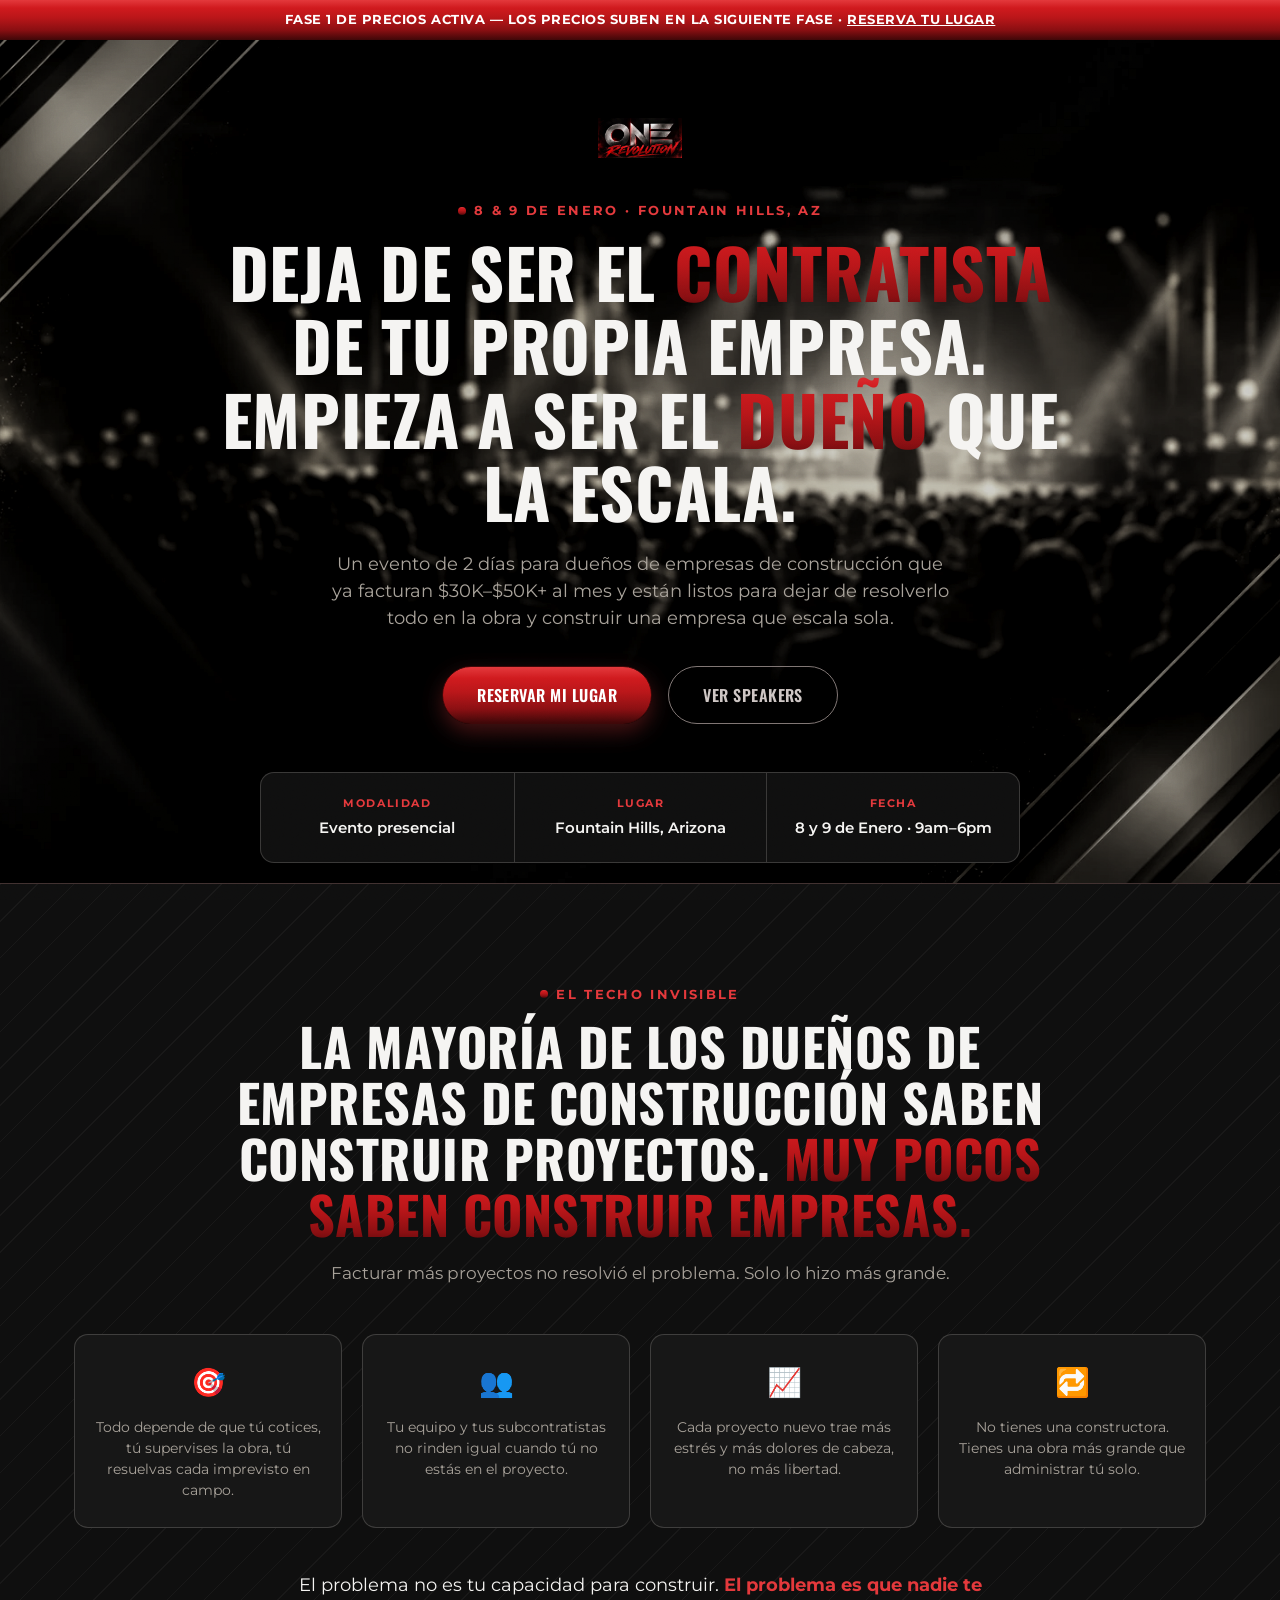
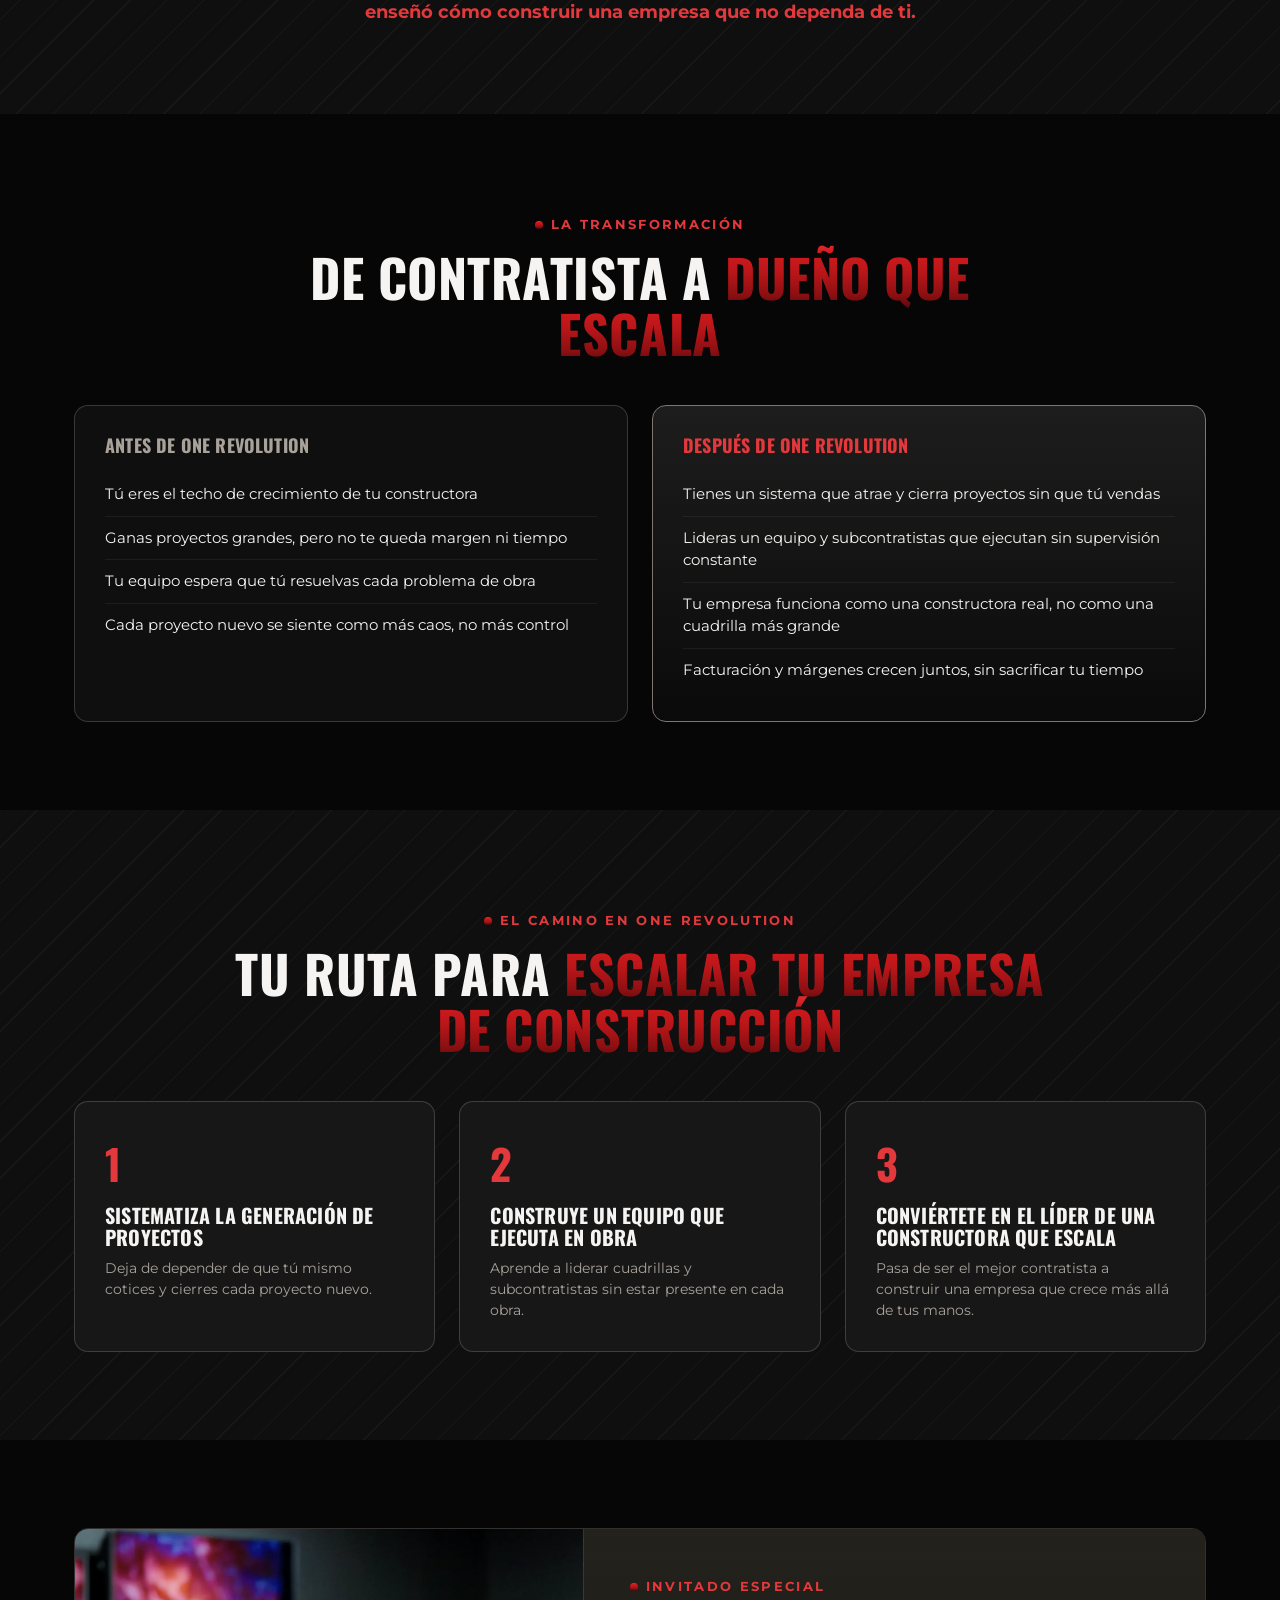
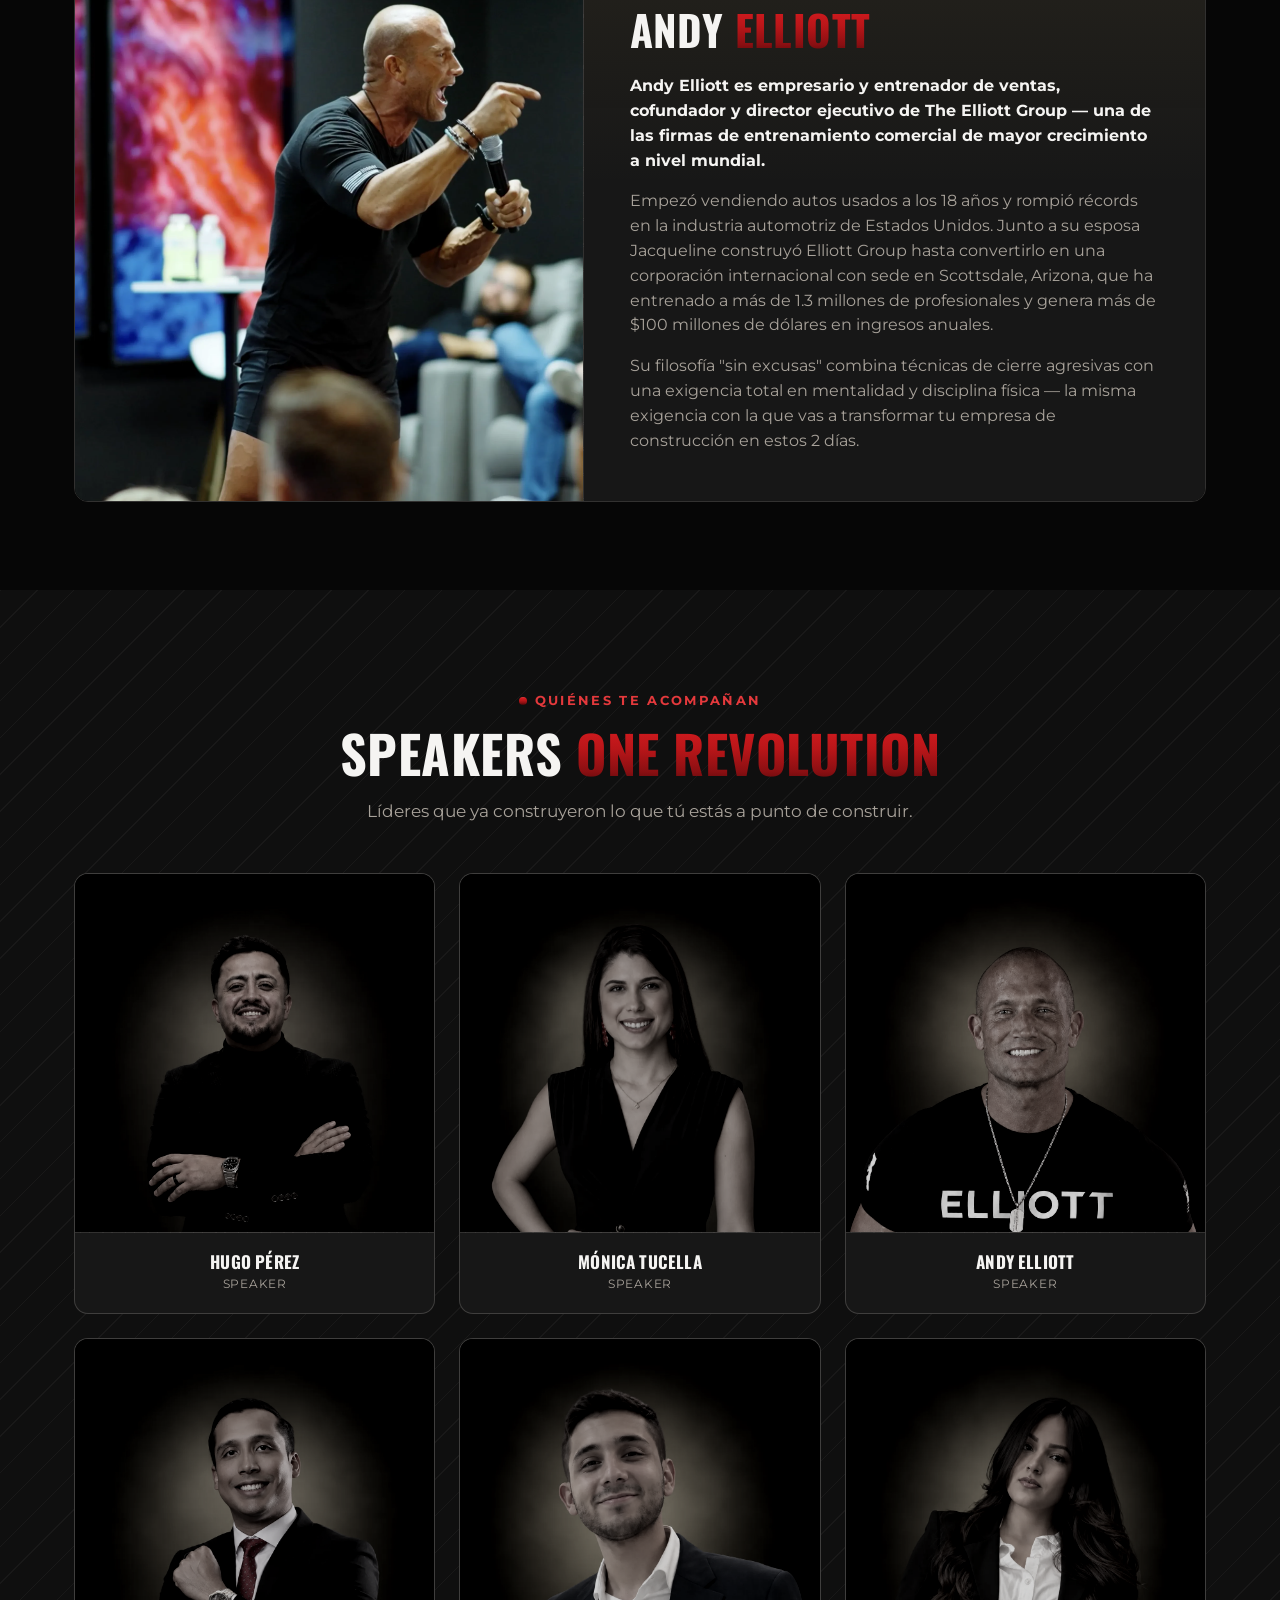
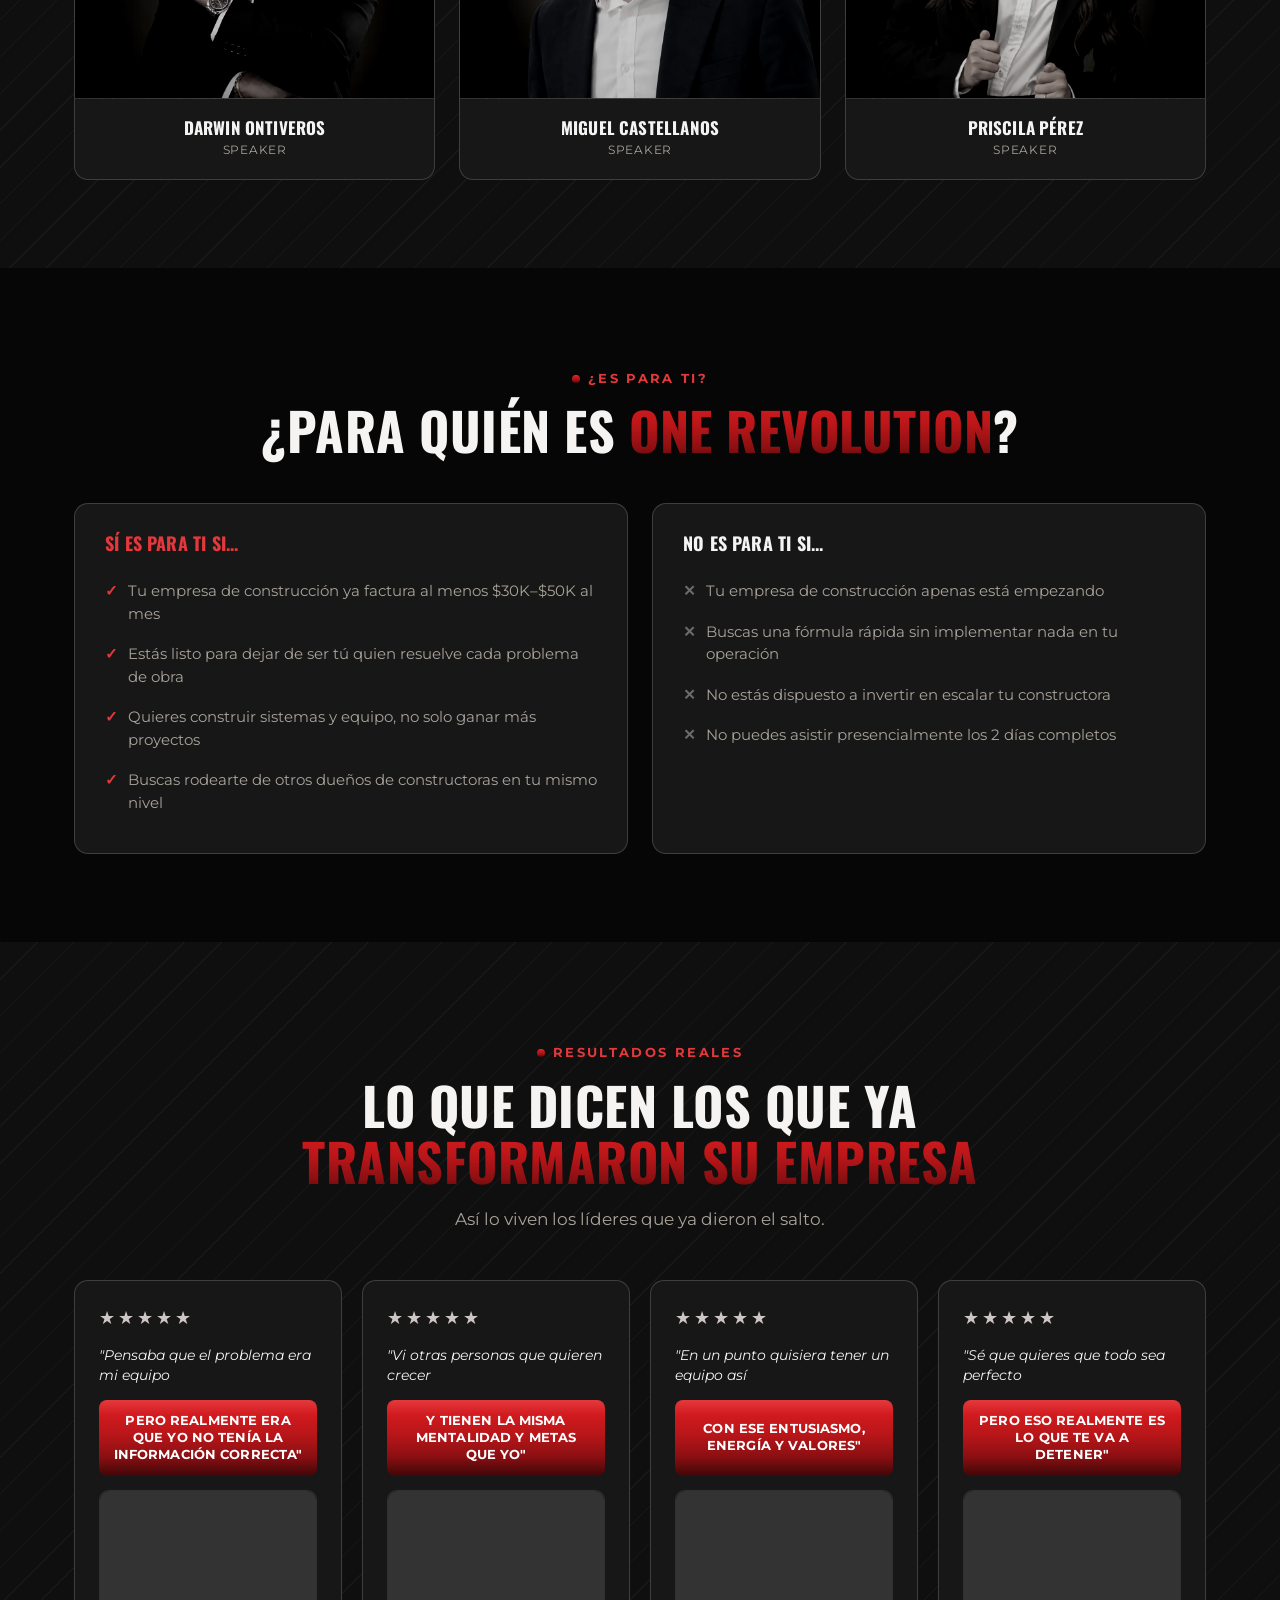
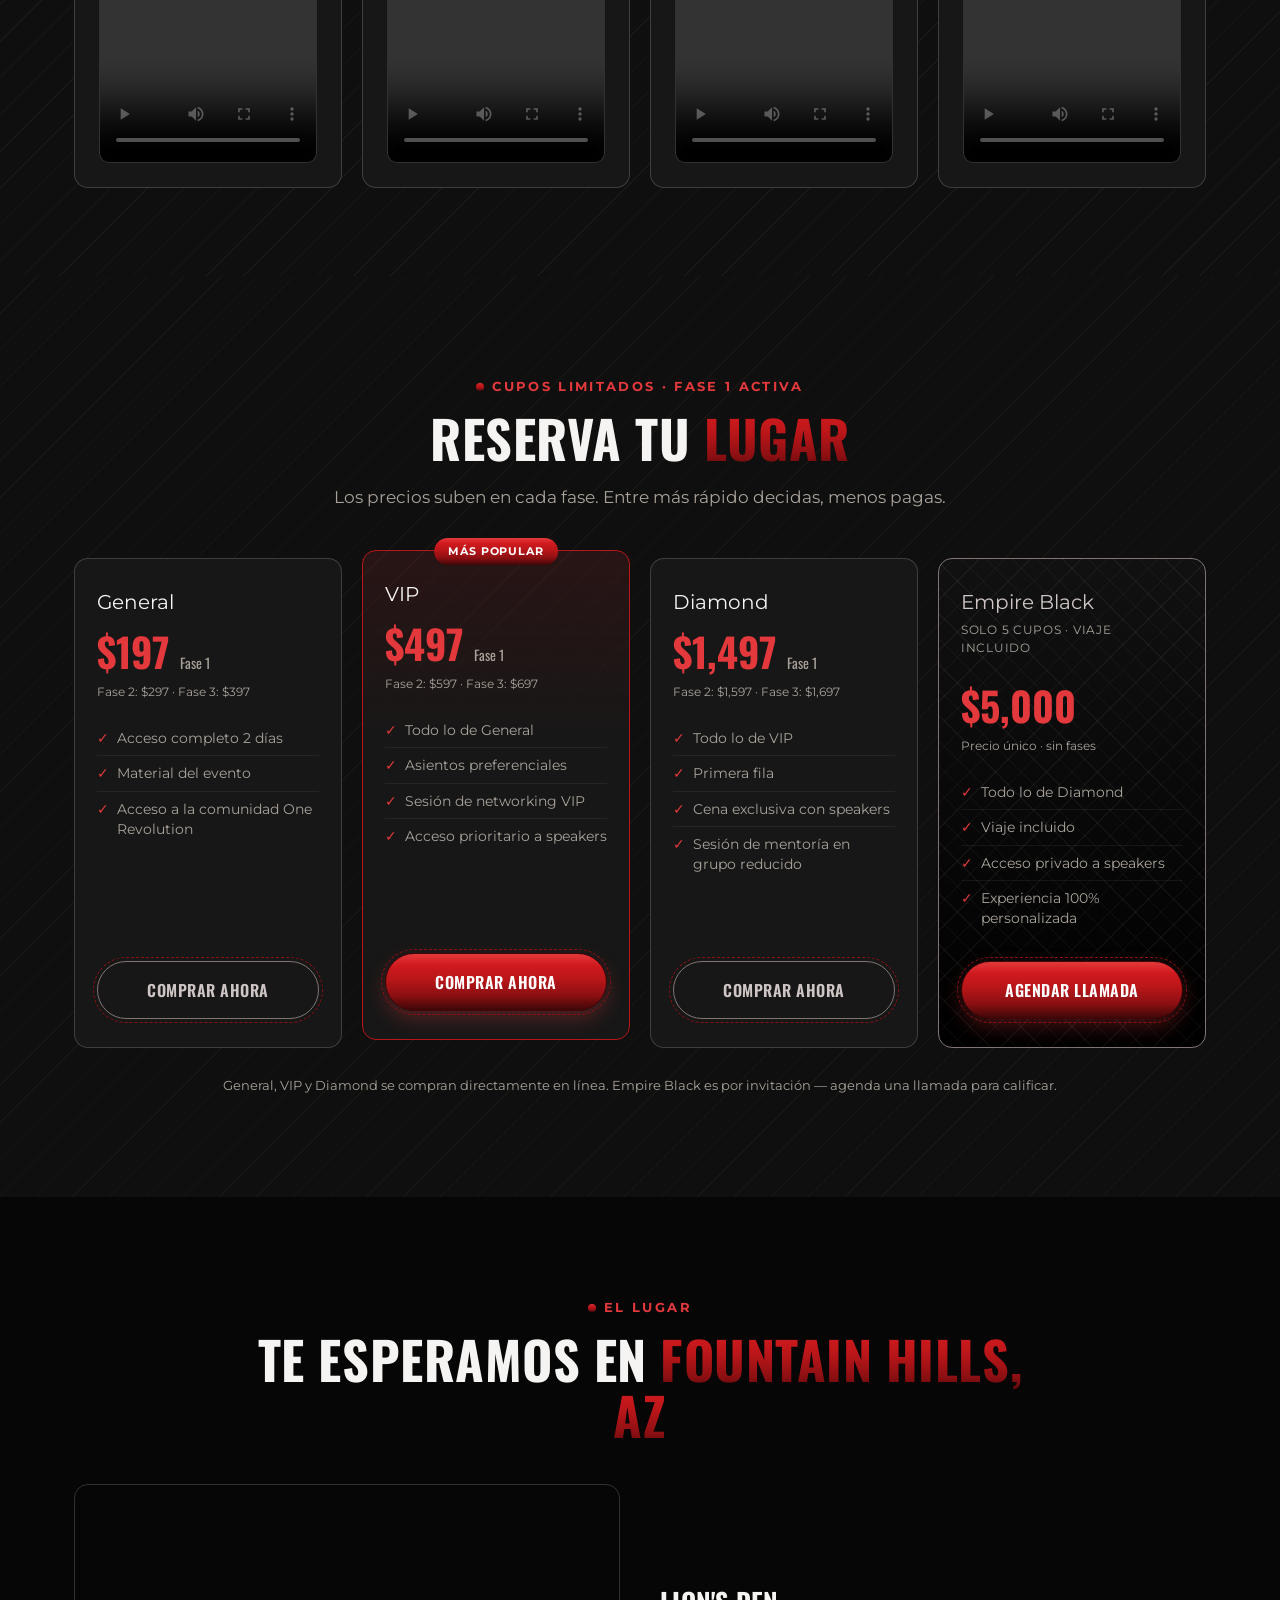
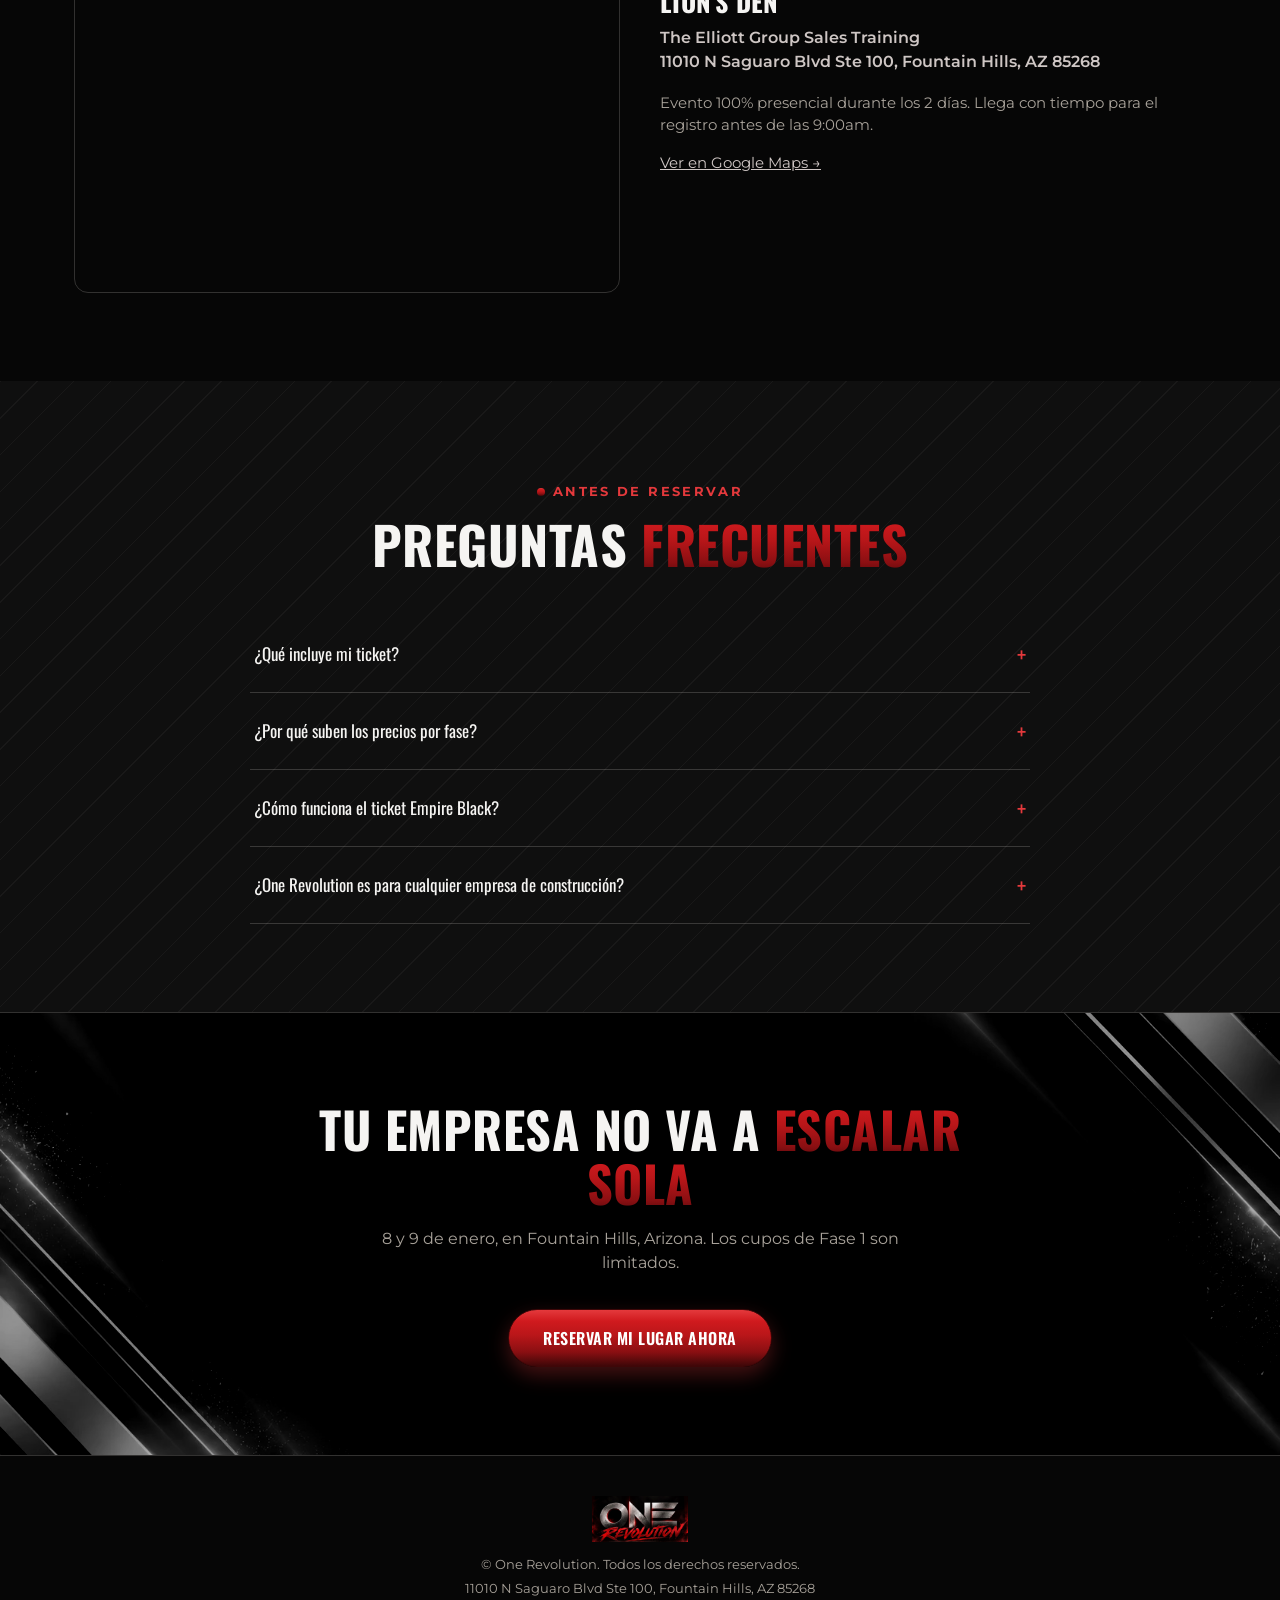
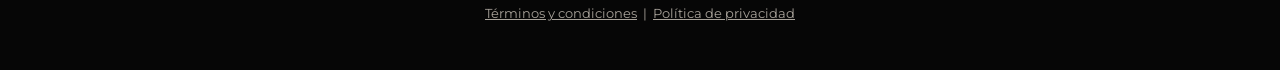
==== commit b6cb9ad9: "Rebrand site from One Empire (gold/black) to One Revolution (silver/red/black) - Swap logo to the ne" ====
--- a/one-empire/index.html
+++ b/one-empire/index.html
@@ -2,8 +2,8 @@
 <html lang="es">
 <head>
 <meta charset="utf-8">
-<title>One Empire | 8-9 de Enero, Fountain Hills AZ</title>
-<meta name="description" content="One Empire: el evento para dueños de empresas de construcción que ya facturan y están listos para construir un imperio. 8 y 9 de enero en Fountain Hills, Arizona.">
+<title>One Revolution | 8-9 de Enero, Fountain Hills AZ</title>
+<meta name="description" content="One Revolution: el evento para dueños de empresas de construcción que ya facturan y están listos para escalar su empresa. 8 y 9 de enero en Fountain Hills, Arizona.">
 <meta name="viewport" content="width=device-width, initial-scale=1">
 <link rel="preconnect" href="https://fonts.googleapis.com">
 <link rel="preconnect" href="https://fonts.gstatic.com" crossorigin>
@@ -19,16 +19,16 @@
 
 <!-- ========================= HERO ========================= -->
 <header class="hero">
-  <div class="logo"><img src="assets/logo/one-empire-logo.webp" alt="One Empire" class="logo-img"></div>
+  <div class="logo"><img src="assets/logo/one-revolution-logo.webp" alt="One Revolution" class="logo-img"></div>
   <div class="wrap hero-content">
     <span class="eyebrow">8 &amp; 9 de Enero · Fountain Hills, AZ</span>
-    <h1>DEJA DE SER EL <span class="gold">CONTRATISTA</span> DE TU PROPIA EMPRESA.<br>EMPIEZA A CONSTRUIR UN <span class="gold">IMPERIO</span>.</h1>
+    <h1>DEJA DE SER EL <span class="accent">CONTRATISTA</span> DE TU PROPIA EMPRESA.<br>EMPIEZA A SER EL <span class="accent">DUEÑO</span> QUE LA ESCALA.</h1>
     <p class="lead">
       Un evento de 2 días para dueños de empresas de construcción que ya facturan $30K&ndash;$50K+ al mes y están
       listos para dejar de resolverlo todo en la obra y construir una empresa que escala sola.
     </p>
     <div class="hero-ctas">
-      <a href="#pricing" class="btn btn-gold">Reservar mi lugar</a>
+      <a href="#pricing" class="btn btn-red">Reservar mi lugar</a>
       <a href="#speakers" class="btn btn-outline">Ver speakers</a>
     </div>
 
@@ -53,7 +53,7 @@
 <section class="pain">
   <div class="wrap">
     <p class="eyebrow" style="justify-content:center;display:flex;">El techo invisible</p>
-    <h2 class="section-title">LA MAYORÍA DE LOS DUEÑOS DE EMPRESAS DE CONSTRUCCIÓN SABEN CONSTRUIR PROYECTOS. <span class="gold">MUY POCOS SABEN CONSTRUIR EMPRESAS.</span></h2>
+    <h2 class="section-title">LA MAYORÍA DE LOS DUEÑOS DE EMPRESAS DE CONSTRUCCIÓN SABEN CONSTRUIR PROYECTOS. <span class="accent">MUY POCOS SABEN CONSTRUIR EMPRESAS.</span></h2>
     <p class="section-sub">Facturar más proyectos no resolvió el problema. Solo lo hizo más grande.</p>
 
     <div class="pain-grid">
@@ -85,11 +85,11 @@
 <section id="antes-despues">
   <div class="wrap">
     <p class="eyebrow" style="justify-content:center;display:flex;">La transformación</p>
-    <h2 class="section-title">DE CONTRATISTA A <span class="gold">CONSTRUCTOR DE IMPERIO</span></h2>
+    <h2 class="section-title">DE CONTRATISTA A <span class="accent">DUEÑO QUE ESCALA</span></h2>
 
     <div class="compare">
       <div class="compare-card before">
-        <h4>Antes de One Empire</h4>
+        <h4>Antes de One Revolution</h4>
         <ul>
           <li>Tú eres el techo de crecimiento de tu constructora</li>
           <li>Ganas proyectos grandes, pero no te queda margen ni tiempo</li>
@@ -98,7 +98,7 @@
         </ul>
       </div>
       <div class="compare-card after">
-        <h4>Después de One Empire</h4>
+        <h4>Después de One Revolution</h4>
         <ul>
           <li>Tienes un sistema que atrae y cierra proyectos sin que tú vendas</li>
           <li>Lideras un equipo y subcontratistas que ejecutan sin supervisión constante</li>
@@ -113,8 +113,8 @@
 <!-- ========================= 3 PASOS ========================= -->
 <section class="pain">
   <div class="wrap">
-    <p class="eyebrow" style="justify-content:center;display:flex;">El camino en One Empire</p>
-    <h2 class="section-title">TU RUTA PARA CONSTRUIR UN <span class="gold">IMPERIO</span></h2>
+    <p class="eyebrow" style="justify-content:center;display:flex;">El camino en One Revolution</p>
+    <h2 class="section-title">TU RUTA PARA <span class="accent">ESCALAR TU EMPRESA DE CONSTRUCCIÓN</span></h2>
 
     <div class="process-grid">
       <div class="process-card">
@@ -145,10 +145,10 @@
       </div>
       <div class="guest-bio">
         <span class="eyebrow">Invitado especial</span>
-        <h2>ANDY <span class="gold">ELLIOTT</span></h2>
+        <h2>ANDY <span class="accent">ELLIOTT</span></h2>
         <p><strong>Andy Elliott es empresario y entrenador de ventas, cofundador y director ejecutivo de The Elliott Group — una de las firmas de entrenamiento comercial de mayor crecimiento a nivel mundial.</strong></p>
         <p>Empezó vendiendo autos usados a los 18 años y rompió récords en la industria automotriz de Estados Unidos. Junto a su esposa Jacqueline construyó Elliott Group hasta convertirlo en una corporación internacional con sede en Scottsdale, Arizona, que ha entrenado a más de 1.3 millones de profesionales y genera más de $100 millones de dólares en ingresos anuales.</p>
-        <p>Su filosofía "sin excusas" combina técnicas de cierre agresivas con una exigencia total en mentalidad y disciplina física — la misma exigencia con la que vas a construir tu imperio en estos 2 días.</p>
+        <p>Su filosofía "sin excusas" combina técnicas de cierre agresivas con una exigencia total en mentalidad y disciplina física — la misma exigencia con la que vas a transformar tu empresa de construcción en estos 2 días.</p>
       </div>
     </div>
   </div>
@@ -158,7 +158,7 @@
 <section class="speakers" id="speakers">
   <div class="wrap">
     <p class="eyebrow" style="justify-content:center;display:flex;">Quiénes te acompañan</p>
-    <h2 class="section-title">SPEAKERS <span class="gold">ONE EMPIRE</span></h2>
+    <h2 class="section-title">SPEAKERS <span class="accent">ONE REVOLUTION</span></h2>
     <p class="section-sub">Líderes que ya construyeron lo que tú estás a punto de construir.</p>
 
     <div class="speakers-grid">
@@ -200,7 +200,7 @@
 <section id="para-quien">
   <div class="wrap">
     <p class="eyebrow" style="justify-content:center;display:flex;">¿Es para ti?</p>
-    <h2 class="section-title">¿PARA QUIÉN ES <span class="gold">ONE EMPIRE</span>?</h2>
+    <h2 class="section-title">¿PARA QUIÉN ES <span class="accent">ONE REVOLUTION</span>?</h2>
 
     <div class="audience-grid">
       <div class="audience-card yes">
@@ -229,7 +229,7 @@
 <section class="pain" id="testimonios">
   <div class="wrap">
     <p class="eyebrow" style="justify-content:center;display:flex;">Resultados reales</p>
-    <h2 class="section-title">LO QUE DICEN LOS QUE YA <span class="gold">CONSTRUYERON SU IMPERIO</span></h2>
+    <h2 class="section-title">LO QUE DICEN LOS QUE YA <span class="accent">TRANSFORMARON SU EMPRESA</span></h2>
     <p class="section-sub">Así lo viven los líderes que ya dieron el salto.</p>
 
     <div class="testimonial-grid">
@@ -284,7 +284,7 @@
 <section class="pricing" id="pricing">
   <div class="wrap">
     <p class="eyebrow" style="justify-content:center;display:flex;">Cupos limitados · Fase 1 activa</p>
-    <h2 class="section-title">RESERVA TU <span class="gold">LUGAR</span></h2>
+    <h2 class="section-title">RESERVA TU <span class="accent">LUGAR</span></h2>
     <p class="section-sub">Los precios suben en cada fase. Entre más rápido decidas, menos pagas.</p>
 
     <div class="pricing-grid">
@@ -297,7 +297,7 @@
         <ul class="tier-features">
           <li>Acceso completo 2 días</li>
           <li>Material del evento</li>
-          <li>Acceso a la comunidad One Empire</li>
+          <li>Acceso a la comunidad One Revolution</li>
         </ul>
         <a href="#" class="btn btn-outline btn-block todo" title="Enlace de pago pendiente">Comprar ahora</a>
       </div>
@@ -314,7 +314,7 @@
           <li>Sesión de networking VIP</li>
           <li>Acceso prioritario a speakers</li>
         </ul>
-        <a href="#" class="btn btn-gold btn-block todo" title="Enlace de pago pendiente">Comprar ahora</a>
+        <a href="#" class="btn btn-red btn-block todo" title="Enlace de pago pendiente">Comprar ahora</a>
       </div>
 
       <!-- DIAMOND -->
@@ -343,7 +343,7 @@
           <li>Acceso privado a speakers</li>
           <li>Experiencia 100% personalizada</li>
         </ul>
-        <a href="#" class="btn btn-gold btn-block todo" title="Requiere agendar llamada">Agendar llamada</a>
+        <a href="#" class="btn btn-red btn-block todo" title="Requiere agendar llamada">Agendar llamada</a>
       </div>
 
     </div>
@@ -359,7 +359,7 @@
 <section id="venue">
   <div class="wrap">
     <p class="eyebrow" style="justify-content:center;display:flex;">El lugar</p>
-    <h2 class="section-title">TE ESPERAMOS EN <span class="gold">FOUNTAIN HILLS, AZ</span></h2>
+    <h2 class="section-title">TE ESPERAMOS EN <span class="accent">FOUNTAIN HILLS, AZ</span></h2>
 
     <div class="venue-grid">
       <div class="venue-map">
@@ -373,7 +373,7 @@
         <h3>Lion's Den</h3>
         <div class="address">The Elliott Group Sales Training<br>11010 N Saguaro Blvd Ste 100, Fountain Hills, AZ 85268</div>
         <p>Evento 100% presencial durante los 2 días. Llega con tiempo para el registro antes de las 9:00am.</p>
-        <p><a href="https://www.google.com/maps/search/?api=1&query=11010+N+Saguaro+Blvd+Ste+100,+Fountain+Hills,+AZ+85268" target="_blank" rel="noopener" style="color:var(--gold-light);text-decoration:underline;">Ver en Google Maps →</a></p>
+        <p><a href="https://www.google.com/maps/search/?api=1&query=11010+N+Saguaro+Blvd+Ste+100,+Fountain+Hills,+AZ+85268" target="_blank" rel="noopener" style="color:var(--silver-light);text-decoration:underline;">Ver en Google Maps →</a></p>
       </div>
     </div>
   </div>
@@ -383,7 +383,7 @@
 <section class="pain">
   <div class="wrap">
     <p class="eyebrow" style="justify-content:center;display:flex;">Antes de reservar</p>
-    <h2 class="section-title">PREGUNTAS <span class="gold">FRECUENTES</span></h2>
+    <h2 class="section-title">PREGUNTAS <span class="accent">FRECUENTES</span></h2>
 
     <div class="faq-list">
       <div class="faq-item">
@@ -399,8 +399,8 @@
         <div class="faq-answer"><p>Empire Black es un cupo limitado a 5 personas e incluye viaje. No se compra directamente en línea — primero se agenda una llamada de calificación para asegurar que la experiencia sea la adecuada para ti.</p></div>
       </div>
       <div class="faq-item">
-        <button class="faq-question">¿One Empire es para cualquier empresa de construcción? <span class="plus">+</span></button>
-        <div class="faq-answer"><p>No. One Empire está diseñado para dueños de empresas de construcción que ya facturan al menos $30K–$50K al mes y están listos para escalar su operación más allá de su esfuerzo personal en la obra.</p></div>
+        <button class="faq-question">¿One Revolution es para cualquier empresa de construcción? <span class="plus">+</span></button>
+        <div class="faq-answer"><p>No. One Revolution está diseñado para dueños de empresas de construcción que ya facturan al menos $30K–$50K al mes y están listos para escalar su operación más allá de su esfuerzo personal en la obra.</p></div>
       </div>
     </div>
   </div>
@@ -409,17 +409,17 @@
 <!-- ========================= FINAL CTA ========================= -->
 <section class="final-cta">
   <div class="wrap">
-    <h2>TU IMPERIO NO SE VA A <span class="gold">CONSTRUIR SOLO</span></h2>
+    <h2>TU EMPRESA NO VA A <span class="accent">ESCALAR SOLA</span></h2>
     <p>8 y 9 de enero, en Fountain Hills, Arizona. Los cupos de Fase 1 son limitados.</p>
-    <a href="#pricing" class="btn btn-gold">Reservar mi lugar ahora</a>
+    <a href="#pricing" class="btn btn-red">Reservar mi lugar ahora</a>
   </div>
 </section>
 
 <!-- ========================= FOOTER ========================= -->
 <footer>
   <div class="wrap">
-    <div class="logo"><img src="assets/logo/one-empire-logo.webp" alt="One Empire" class="logo-img"></div>
-    <p>© One Empire. Todos los derechos reservados.</p>
+    <div class="logo"><img src="assets/logo/one-revolution-logo.webp" alt="One Revolution" class="logo-img"></div>
+    <p>© One Revolution. Todos los derechos reservados.</p>
     <p>11010 N Saguaro Blvd Ste 100, Fountain Hills, AZ 85268</p>
     <p><a href="#" title="Pendiente">Términos y condiciones</a> &nbsp;|&nbsp; <a href="#" title="Pendiente">Política de privacidad</a></p>
   </div>
--- a/one-empire/styles.css
+++ b/one-empire/styles.css
@@ -1,24 +1,31 @@
 /* ==========================================================================
-   ONE EMPIRE — Landing page styles
-   Identidad: negro + dorado
+   ONE REVOLUTION — Landing page styles
+   Identidad: negro + plateado + rojo (muestreado del logo One Revolution)
    ========================================================================== */
 
 :root {
-  /* Dorado tomado directamente del logo One Empire (muestreado del archivo) */
   --black: #060606;
   --black-2: #0f0f0f;
   --black-3: #171717;
-  --gold-lightest: #f5da75;
-  --gold-light: #eecf6a;
-  --gold: #d6b65f;
-  --gold-mid: #ad8b39;
-  --gold-dark: #8f6c1f;
-  --white: #f5f1e6;
+  /* Rojo — acento principal / energía / CTAs */
+  --red-lightest: #e4393c;
+  --red-light: #d01a1e;
+  --red: #b91619;
+  --red-mid: #8a0f12;
+  --red-dark: #3e0708;
+  /* Plateado — estructura / detalle metálico premium */
+  --silver-lightest: #f1eeee;
+  --silver-light: #cec6c4;
+  --silver: #9b918f;
+  --silver-mid: #7f7573;
+  --silver-dark: #433d3b;
+  --white: #f5f4f2;
   --gray: #a8a29a;
-  --border: rgba(214, 182, 95, 0.25);
+  --border: rgba(206, 198, 196, 0.22);
   --radius: 14px;
   --max-width: 1180px;
-  --gold-gradient: linear-gradient(180deg, #f5da75 0%, #eecf6a 20%, #d6b65f 45%, #ad8b39 75%, #8f6c1f 100%);
+  --red-gradient: linear-gradient(180deg, #e4393c 0%, #d01a1e 20%, #b91619 45%, #8a0f12 75%, #3e0708 100%);
+  --silver-gradient: linear-gradient(180deg, #f1eeee 0%, #cec6c4 30%, #9b918f 60%, #7f7573 80%, #433d3b 100%);
 }
 
 * {
@@ -54,14 +61,14 @@
 /* Textura de líneas diagonales finas, para secciones con fondo oscuro alterno */
 .texture-lines {
   background-image:
-    repeating-linear-gradient(135deg, rgba(214, 182, 95, 0.045) 0px, rgba(214, 182, 95, 0.045) 1px, transparent 1px, transparent 26px);
-}
-
-/* Patrón tipo rombo/faceta dorada, para superficies "premium" (ej. tarjeta Empire Black) */
+    repeating-linear-gradient(135deg, rgba(206, 198, 196, 0.05) 0px, rgba(206, 198, 196, 0.05) 1px, transparent 1px, transparent 26px);
+}
+
+/* Patrón tipo rombo/faceta plateada, para superficies "premium" (ej. tarjeta Empire Black) */
 .texture-facets {
   background-image:
-    repeating-linear-gradient(45deg, rgba(214, 182, 95, 0.06) 0 1px, transparent 1px 18px),
-    repeating-linear-gradient(-45deg, rgba(214, 182, 95, 0.06) 0 1px, transparent 1px 18px);
+    repeating-linear-gradient(45deg, rgba(206, 198, 196, 0.06) 0 1px, transparent 1px 18px),
+    repeating-linear-gradient(-45deg, rgba(206, 198, 196, 0.06) 0 1px, transparent 1px 18px);
 }
 
 img {
@@ -101,7 +108,7 @@
   font-weight: 700;
   letter-spacing: 0.18em;
   text-transform: uppercase;
-  color: var(--gold);
+  color: var(--red-lightest);
   margin-bottom: 14px;
 }
 
@@ -110,11 +117,11 @@
   width: 8px;
   height: 8px;
   border-radius: 50%;
-  background: var(--gold-gradient);
-}
-
-.gold {
-  background: var(--gold-gradient);
+  background: var(--red-gradient);
+}
+
+.accent {
+  background: var(--red-gradient);
   -webkit-background-clip: text;
   background-clip: text;
   color: transparent;
@@ -155,26 +162,26 @@
   transition: transform 0.15s ease, box-shadow 0.15s ease;
 }
 
-.btn-gold {
-  background: var(--gold-gradient);
-  color: #1a1300;
-  border-color: #8f6c1f;
-  box-shadow: 0 8px 20px rgba(214, 182, 95, 0.25);
-}
-
-.btn-gold:hover {
+.btn-red {
+  background: var(--red-gradient);
+  color: #fff;
+  border-color: var(--red-dark);
+  box-shadow: 0 8px 20px rgba(228, 57, 60, 0.3);
+}
+
+.btn-red:hover {
   transform: translateY(-2px);
-  box-shadow: 0 14px 28px rgba(214, 182, 95, 0.35);
+  box-shadow: 0 14px 28px rgba(228, 57, 60, 0.4);
 }
 
 .btn-outline {
   background: transparent;
-  color: var(--gold-light);
-  border-color: var(--gold);
+  color: var(--silver-light);
+  border-color: var(--silver-mid);
 }
 
 .btn-outline:hover {
-  background: rgba(214, 182, 95, 0.08);
+  background: rgba(206, 198, 196, 0.08);
 }
 
 .btn-block {
@@ -188,8 +195,8 @@
   left: 0;
   right: 0;
   z-index: 999;
-  background: var(--gold-gradient);
-  color: #1a1300;
+  background: var(--red-gradient);
+  color: #fff;
   font-weight: 700;
   font-size: 13px;
   letter-spacing: 0.04em;
@@ -210,10 +217,17 @@
   padding-top: 56px;
   position: relative;
   overflow: hidden;
-  background:
-    linear-gradient(180deg, rgba(6, 6, 6, 0.6) 0%, rgba(6, 6, 6, 0.55) 45%, var(--black) 100%),
-    url("assets/backgrounds/hero-stage.webp") center 35% / cover no-repeat;
+  background: linear-gradient(180deg, rgba(40, 6, 7, 0.55) 0%, rgba(6, 6, 6, 0.6) 45%, var(--black) 100%);
   border-bottom: 1px solid var(--border);
+}
+
+.hero::before {
+  content: "";
+  position: absolute;
+  inset: 0;
+  z-index: 0;
+  background: url("assets/backgrounds/hero-stage.webp") center 35% / cover no-repeat;
+  filter: grayscale(0.85) brightness(0.8) contrast(1.1);
 }
 
 .logo,
@@ -289,7 +303,7 @@
   font-size: 11px;
   letter-spacing: 0.14em;
   text-transform: uppercase;
-  color: var(--gold);
+  color: var(--red-lightest);
   font-weight: 700;
   margin-bottom: 6px;
 }
@@ -302,7 +316,7 @@
 /* ---------- Pain / problem ---------- */
 .pain {
   background-color: var(--black-2);
-  background-image: repeating-linear-gradient(135deg, rgba(214, 182, 95, 0.045) 0px, rgba(214, 182, 95, 0.045) 1px, transparent 1px, transparent 26px);
+  background-image: repeating-linear-gradient(135deg, rgba(206, 198, 196, 0.05) 0px, rgba(206, 198, 196, 0.05) 1px, transparent 1px, transparent 26px);
 }
 
 .pain-grid {
@@ -339,7 +353,7 @@
 }
 
 .pain-closer strong {
-  color: var(--gold-light);
+  color: var(--red-lightest);
 }
 
 /* ---------- Before / after ---------- */
@@ -361,8 +375,8 @@
 }
 
 .compare-card.after {
-  background: linear-gradient(180deg, rgba(214, 182, 95, 0.12), rgba(214, 182, 95, 0.02));
-  border-color: var(--gold);
+  background: linear-gradient(180deg, rgba(206, 198, 196, 0.12), rgba(206, 198, 196, 0.02));
+  border-color: var(--silver-mid);
 }
 
 .compare-card h4 {
@@ -375,7 +389,7 @@
 }
 
 .compare-card.after h4 {
-  color: var(--gold);
+  color: var(--red-lightest);
 }
 
 .compare-card ul {
@@ -415,7 +429,7 @@
   font-family: "Oswald", Arial, sans-serif;
   font-size: 42px;
   font-weight: 700;
-  color: var(--gold);
+  color: var(--red-lightest);
   margin-bottom: 10px;
 }
 
@@ -433,7 +447,7 @@
 /* ---------- Speakers ---------- */
 .speakers {
   background-color: var(--black-2);
-  background-image: repeating-linear-gradient(135deg, rgba(214, 182, 95, 0.045) 0px, rgba(214, 182, 95, 0.045) 1px, transparent 1px, transparent 26px);
+  background-image: repeating-linear-gradient(135deg, rgba(206, 198, 196, 0.05) 0px, rgba(206, 198, 196, 0.05) 1px, transparent 1px, transparent 26px);
 }
 
 .speakers-grid {
@@ -456,14 +470,14 @@
   position: relative;
   overflow: hidden;
   background:
-    radial-gradient(circle at 50% 30%, rgba(214, 182, 95, 0.25), transparent 60%),
-    repeating-linear-gradient(45deg, rgba(214, 182, 95, 0.05) 0 1px, transparent 1px 16px),
-    repeating-linear-gradient(-45deg, rgba(214, 182, 95, 0.05) 0 1px, transparent 1px 16px),
+    radial-gradient(circle at 50% 30%, rgba(206, 198, 196, 0.22), transparent 60%),
+    repeating-linear-gradient(45deg, rgba(206, 198, 196, 0.05) 0 1px, transparent 1px 16px),
+    repeating-linear-gradient(-45deg, rgba(206, 198, 196, 0.05) 0 1px, transparent 1px 16px),
     var(--black);
   display: flex;
   align-items: center;
   justify-content: center;
-  color: var(--gold-dark);
+  color: var(--silver-dark);
   font-size: 13px;
   letter-spacing: 0.06em;
   text-transform: uppercase;
@@ -475,7 +489,7 @@
   height: 100%;
   object-fit: cover;
   object-position: top center;
-  filter: brightness(0.88) saturate(0.92);
+  filter: grayscale(0.7) brightness(0.8) contrast(1.1) saturate(0.6);
 }
 
 .speaker-card h4 {
@@ -507,15 +521,15 @@
   display: flex;
   align-items: center;
   justify-content: center;
-  color: var(--gold-dark);
+  color: var(--silver-dark);
   font-size: 13px;
   letter-spacing: 0.06em;
   text-transform: uppercase;
   border-right: 1px solid var(--border);
   background:
-    radial-gradient(circle at 50% 20%, rgba(214, 182, 95, 0.28), transparent 60%),
-    repeating-linear-gradient(45deg, rgba(214, 182, 95, 0.06) 0 1px, transparent 1px 18px),
-    repeating-linear-gradient(-45deg, rgba(214, 182, 95, 0.06) 0 1px, transparent 1px 18px),
+    radial-gradient(circle at 50% 20%, rgba(206, 198, 196, 0.25), transparent 60%),
+    repeating-linear-gradient(45deg, rgba(206, 198, 196, 0.06) 0 1px, transparent 1px 18px),
+    repeating-linear-gradient(-45deg, rgba(206, 198, 196, 0.06) 0 1px, transparent 1px 18px),
     var(--black);
 }
 
@@ -598,7 +612,7 @@
 }
 
 .audience-card.yes h4 {
-  color: var(--gold);
+  color: var(--red-lightest);
 }
 
 .audience-card ul {
@@ -617,7 +631,7 @@
 
 .audience-card.yes li::before {
   content: "✓";
-  color: var(--gold);
+  color: var(--red-lightest);
   font-weight: 700;
 }
 
@@ -647,7 +661,7 @@
 }
 
 .testimonial-stars {
-  color: var(--gold-light);
+  color: var(--silver-light);
   font-size: 18px;
   letter-spacing: 3px;
 }
@@ -662,8 +676,8 @@
 }
 
 .testimonial-highlight {
-  background: var(--gold-gradient);
-  color: #1a1300;
+  background: var(--red-gradient);
+  color: #fff;
   font-weight: 700;
   font-size: 12.5px;
   text-transform: uppercase;
@@ -728,8 +742,8 @@
 }
 
 .tier-card.featured {
-  border-color: var(--gold);
-  background: linear-gradient(180deg, rgba(214, 182, 95, 0.1), var(--black-3) 40%);
+  border-color: var(--red);
+  background: linear-gradient(180deg, rgba(228, 57, 60, 0.12), var(--black-3) 40%);
   transform: translateY(-8px);
 }
 
@@ -738,8 +752,8 @@
   top: -13px;
   left: 50%;
   transform: translateX(-50%);
-  background: var(--gold-gradient);
-  color: #1a1300;
+  background: var(--red-gradient);
+  color: #fff;
   font-size: 11px;
   font-weight: 700;
   letter-spacing: 0.08em;
@@ -765,7 +779,7 @@
   font-family: "Oswald", Arial, sans-serif;
   font-size: 40px;
   font-weight: 700;
-  color: var(--gold-light);
+  color: var(--red-lightest);
   margin-bottom: 2px;
 }
 
@@ -803,20 +817,20 @@
 
 .tier-features li::before {
   content: "✓";
-  color: var(--gold);
+  color: var(--red-lightest);
   flex-shrink: 0;
 }
 
 .tier-card.black-tier {
   background-image:
-    repeating-linear-gradient(45deg, rgba(214, 182, 95, 0.06) 0 1px, transparent 1px 18px),
-    repeating-linear-gradient(-45deg, rgba(214, 182, 95, 0.06) 0 1px, transparent 1px 18px),
+    repeating-linear-gradient(45deg, rgba(206, 198, 196, 0.06) 0 1px, transparent 1px 18px),
+    repeating-linear-gradient(-45deg, rgba(206, 198, 196, 0.06) 0 1px, transparent 1px 18px),
     linear-gradient(180deg, #111 0%, #000 100%);
-  border-color: var(--gold-dark);
+  border-color: var(--silver-mid);
 }
 
 .tier-card.black-tier .tier-name {
-  color: var(--gold);
+  color: var(--silver-light);
 }
 
 .pricing-note {
@@ -854,7 +868,7 @@
 }
 
 .venue-info .address {
-  color: var(--gold-light);
+  color: var(--silver-light);
   font-weight: 600;
   margin-bottom: 18px;
 }
@@ -891,7 +905,7 @@
 }
 
 .faq-question .plus {
-  color: var(--gold);
+  color: var(--red-lightest);
   font-size: 22px;
   flex-shrink: 0;
   transition: transform 0.2s ease;
@@ -919,10 +933,17 @@
   text-align: center;
   position: relative;
   overflow: hidden;
-  background:
-    radial-gradient(ellipse 70% 60% at 50% 50%, rgba(6, 6, 6, 0.3), rgba(6, 6, 6, 0.75) 75%),
-    url("assets/backgrounds/gold-frame.webp") center / cover no-repeat;
+  background: radial-gradient(ellipse 70% 60% at 50% 50%, rgba(80, 8, 10, 0.25), rgba(6, 6, 6, 0.82) 75%), var(--black);
   border-top: 1px solid var(--border);
+}
+
+.final-cta::before {
+  content: "";
+  position: absolute;
+  inset: 0;
+  z-index: 0;
+  background: url("assets/backgrounds/gold-frame.webp") center / cover no-repeat;
+  filter: grayscale(1) brightness(0.65) contrast(1.15);
 }
 
 .final-cta .wrap {
@@ -966,7 +987,7 @@
 
 /* ---------- Placeholder notice ---------- */
 .todo {
-  outline: 1px dashed var(--gold-dark);
+  outline: 1px dashed var(--red-mid);
   outline-offset: 3px;
 }
 
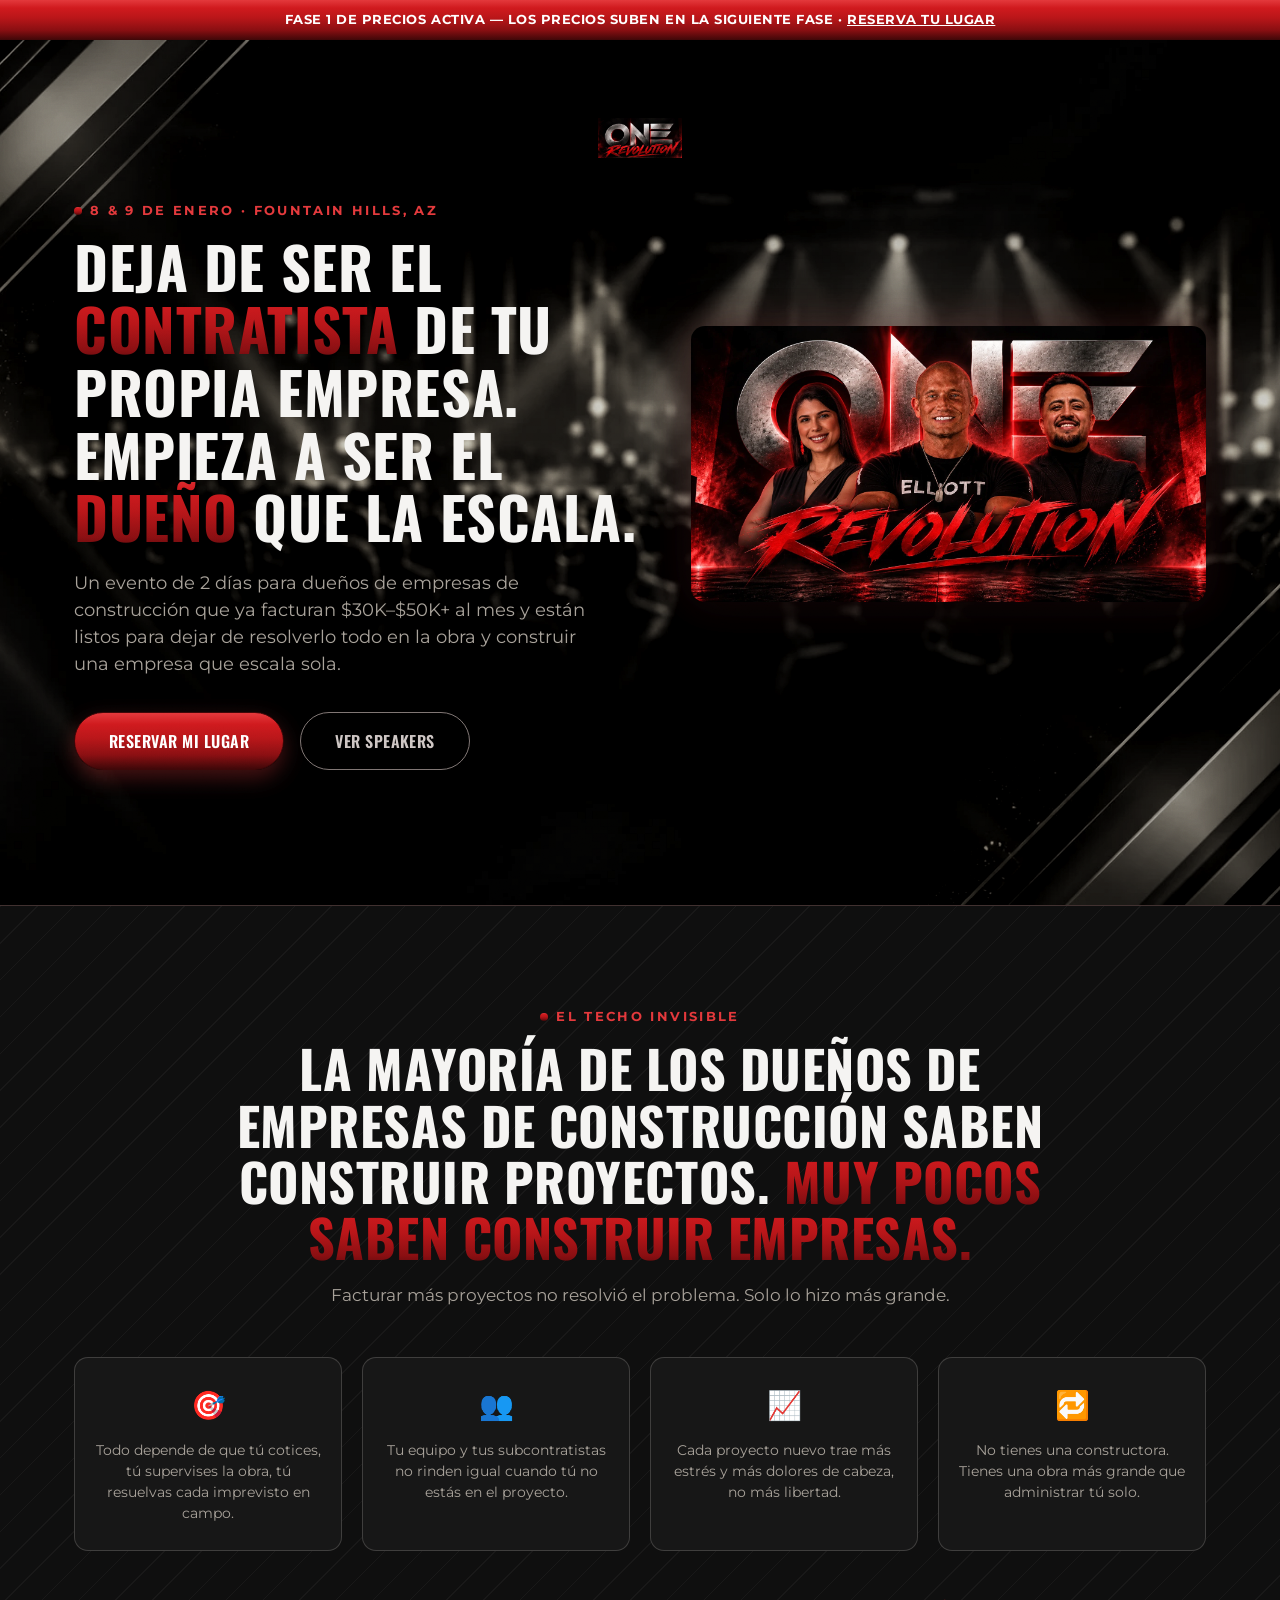
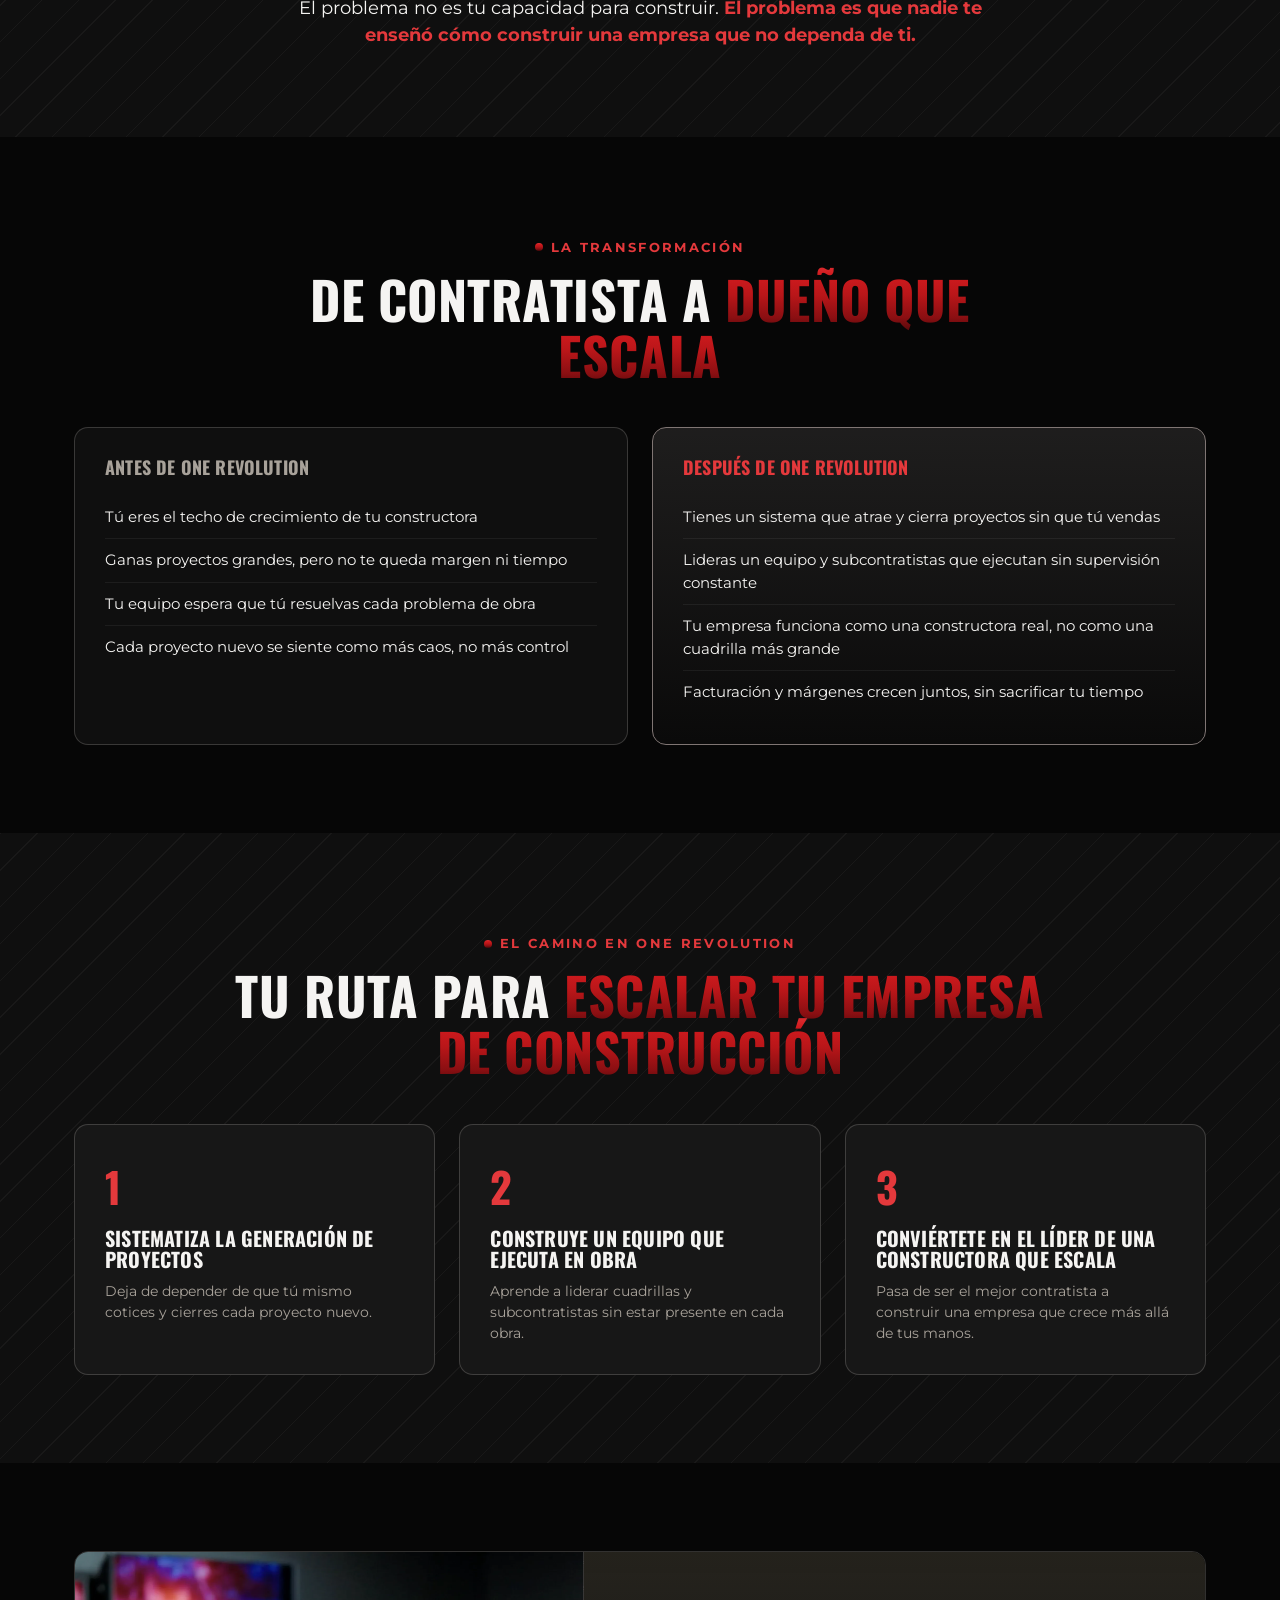
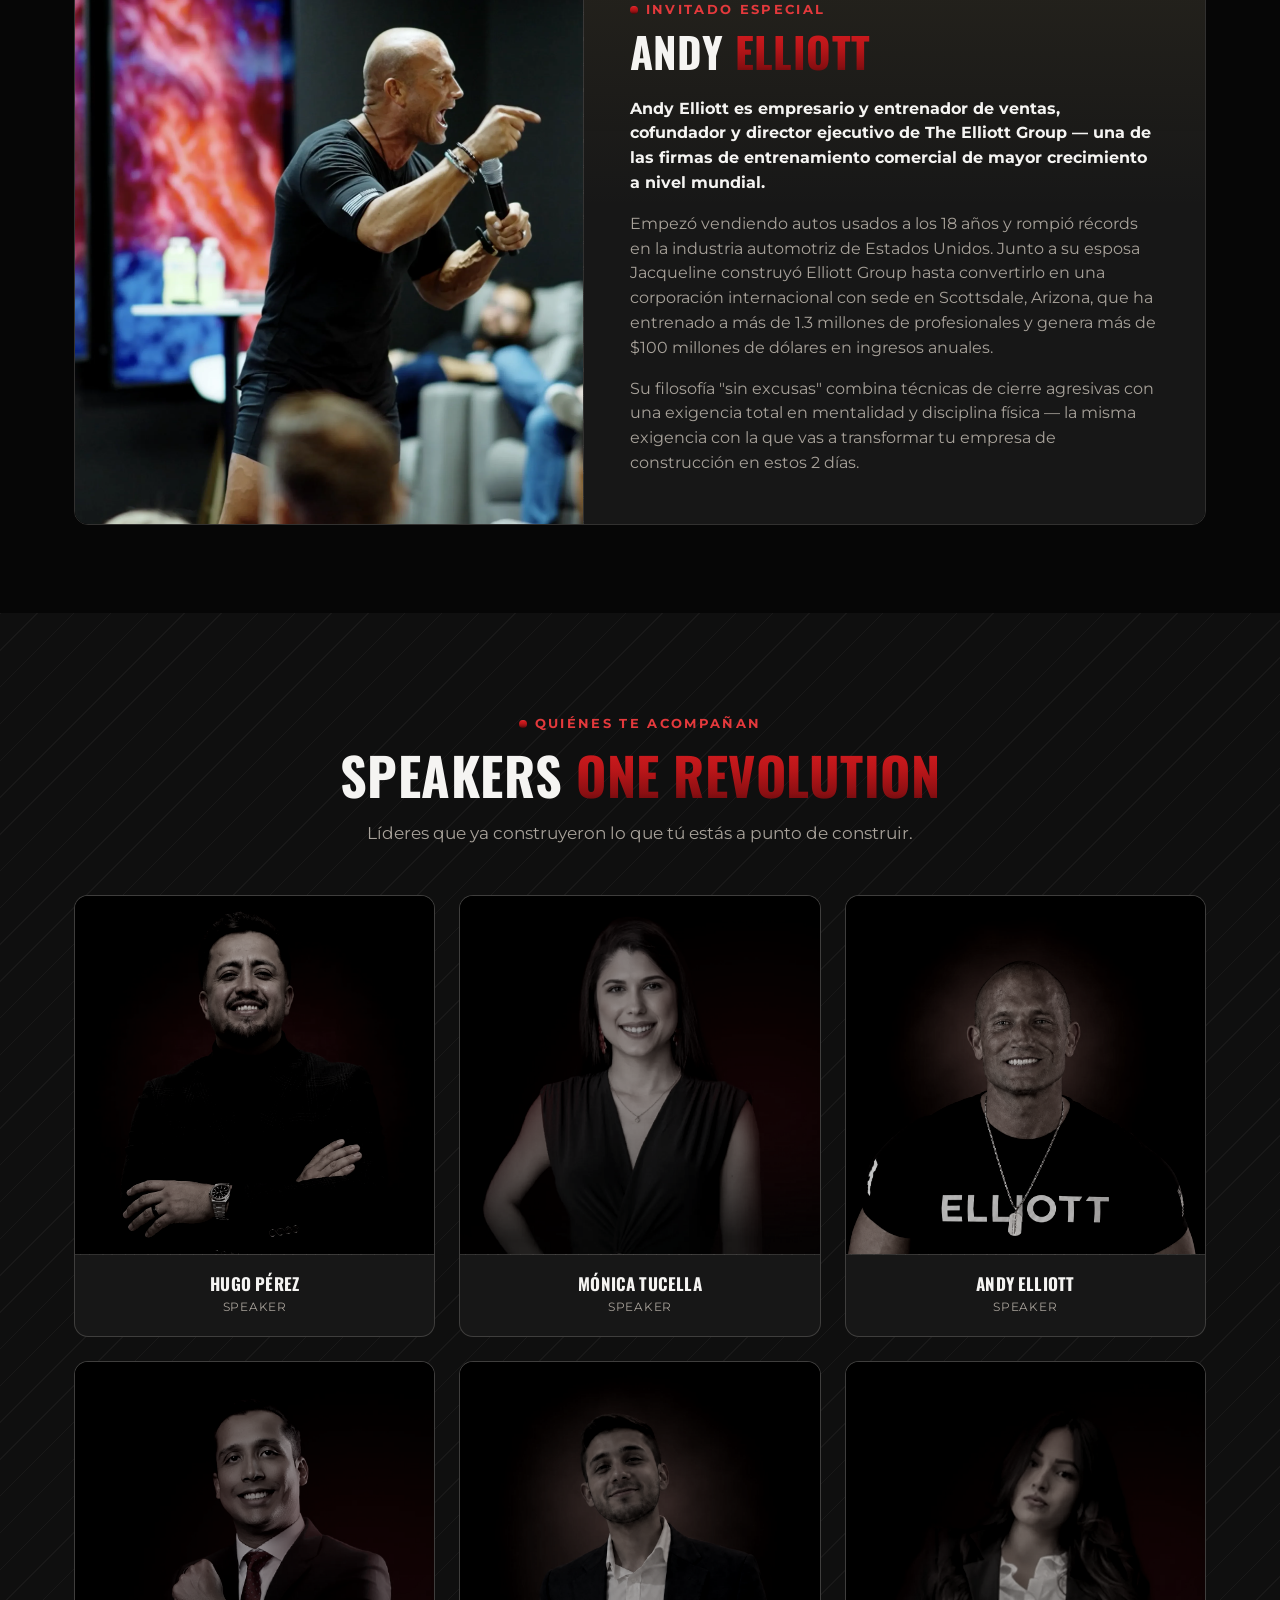
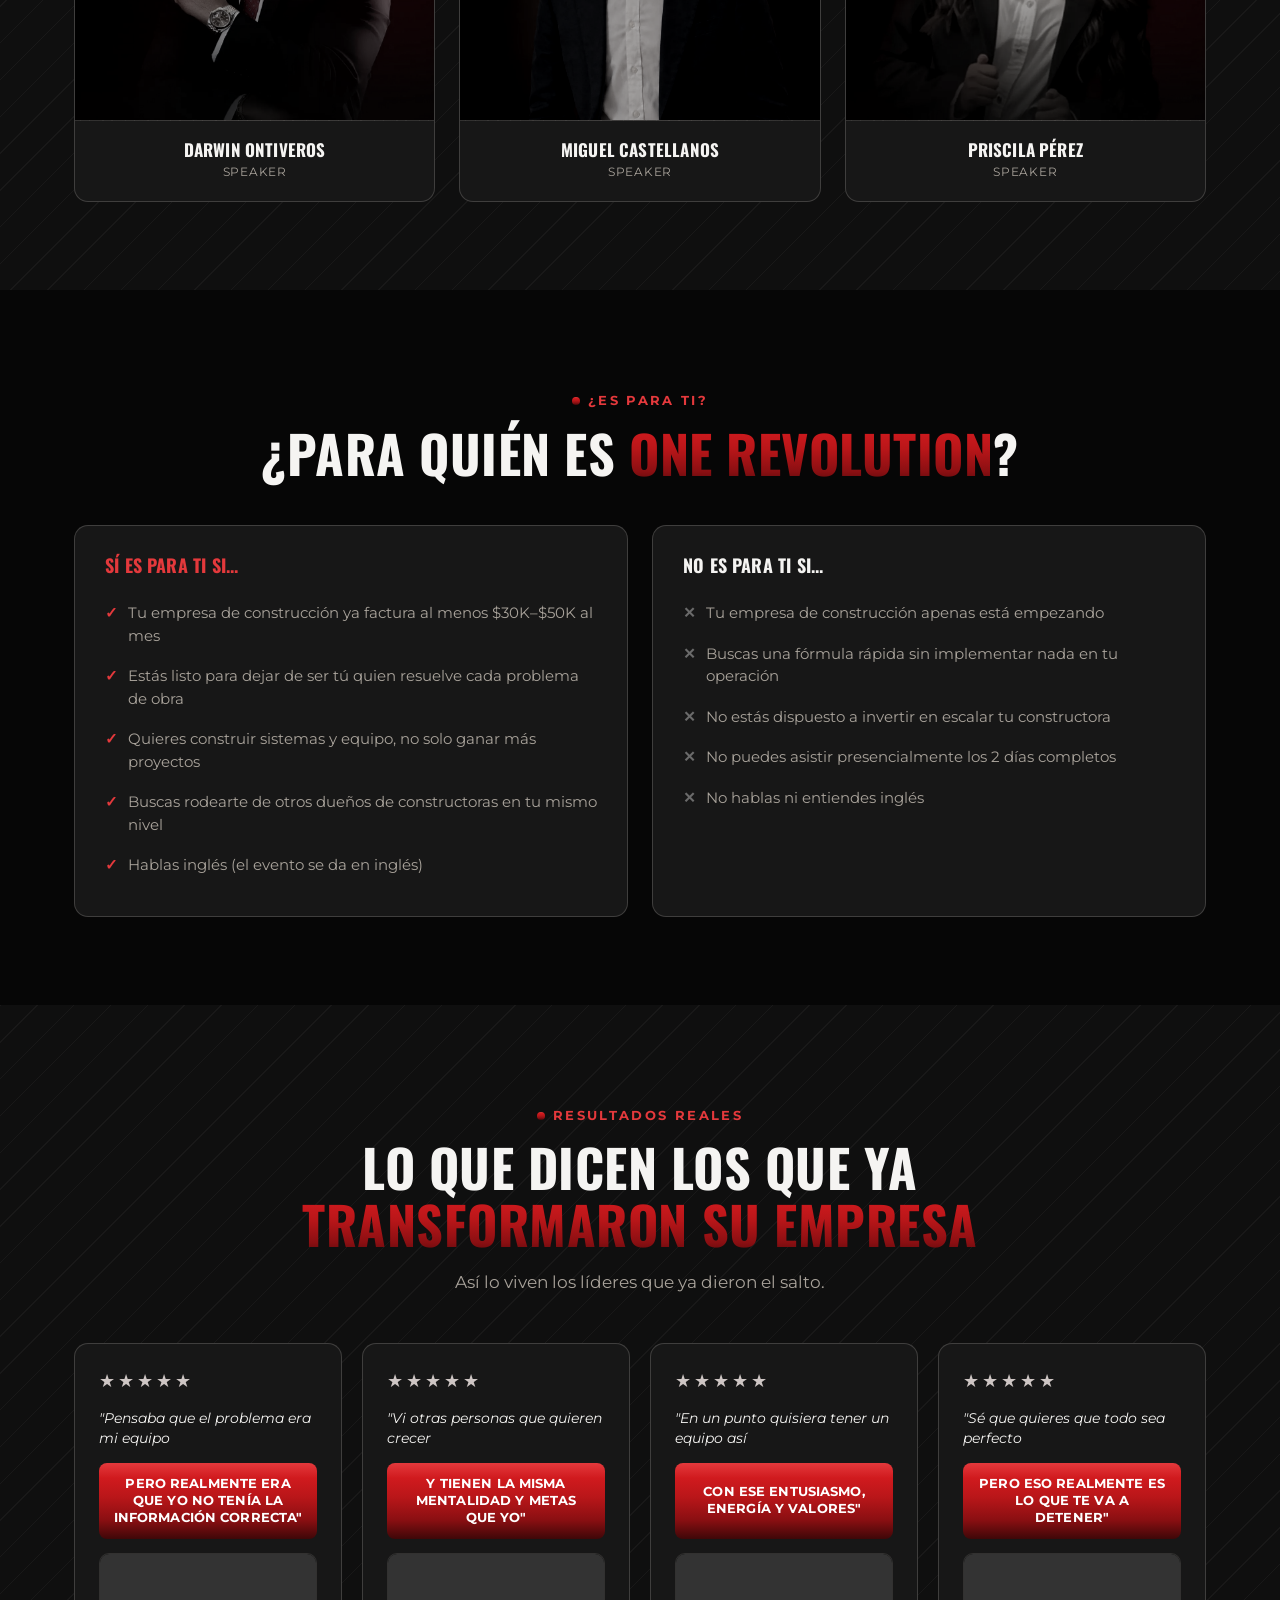
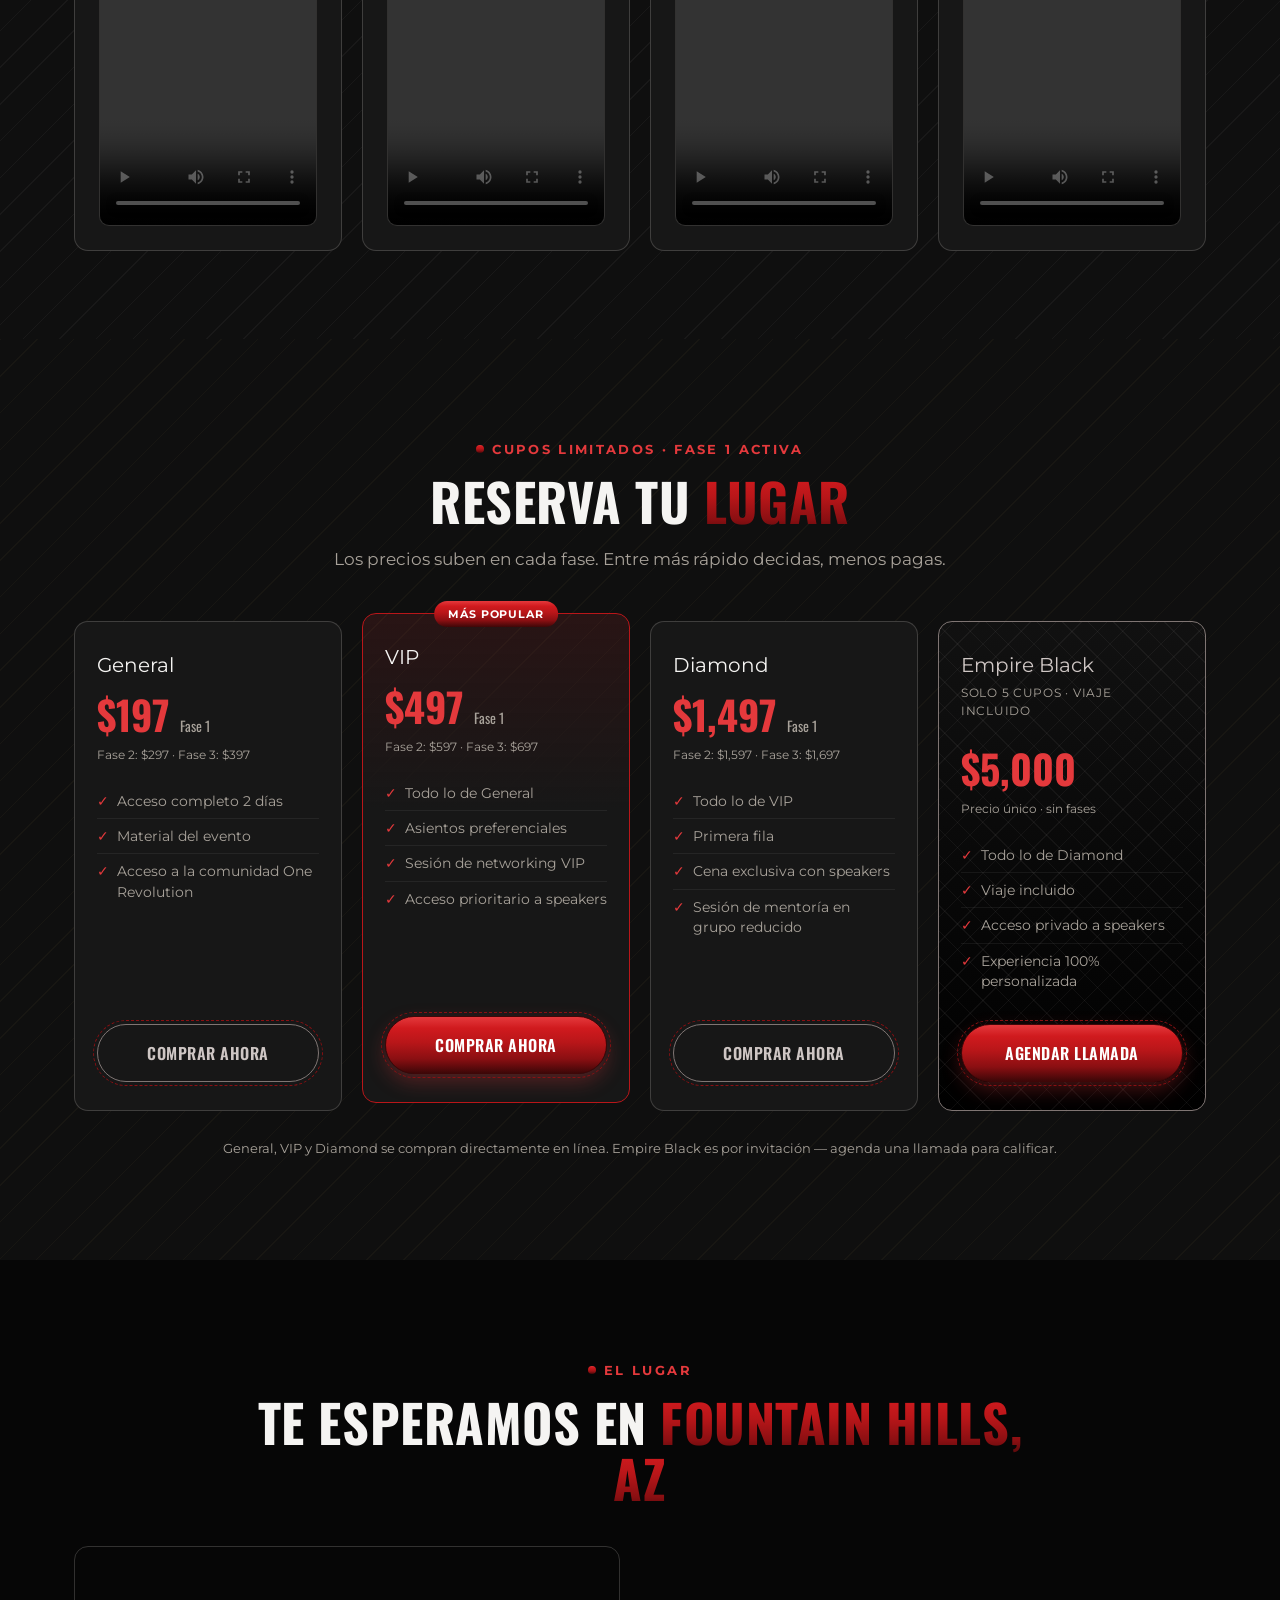
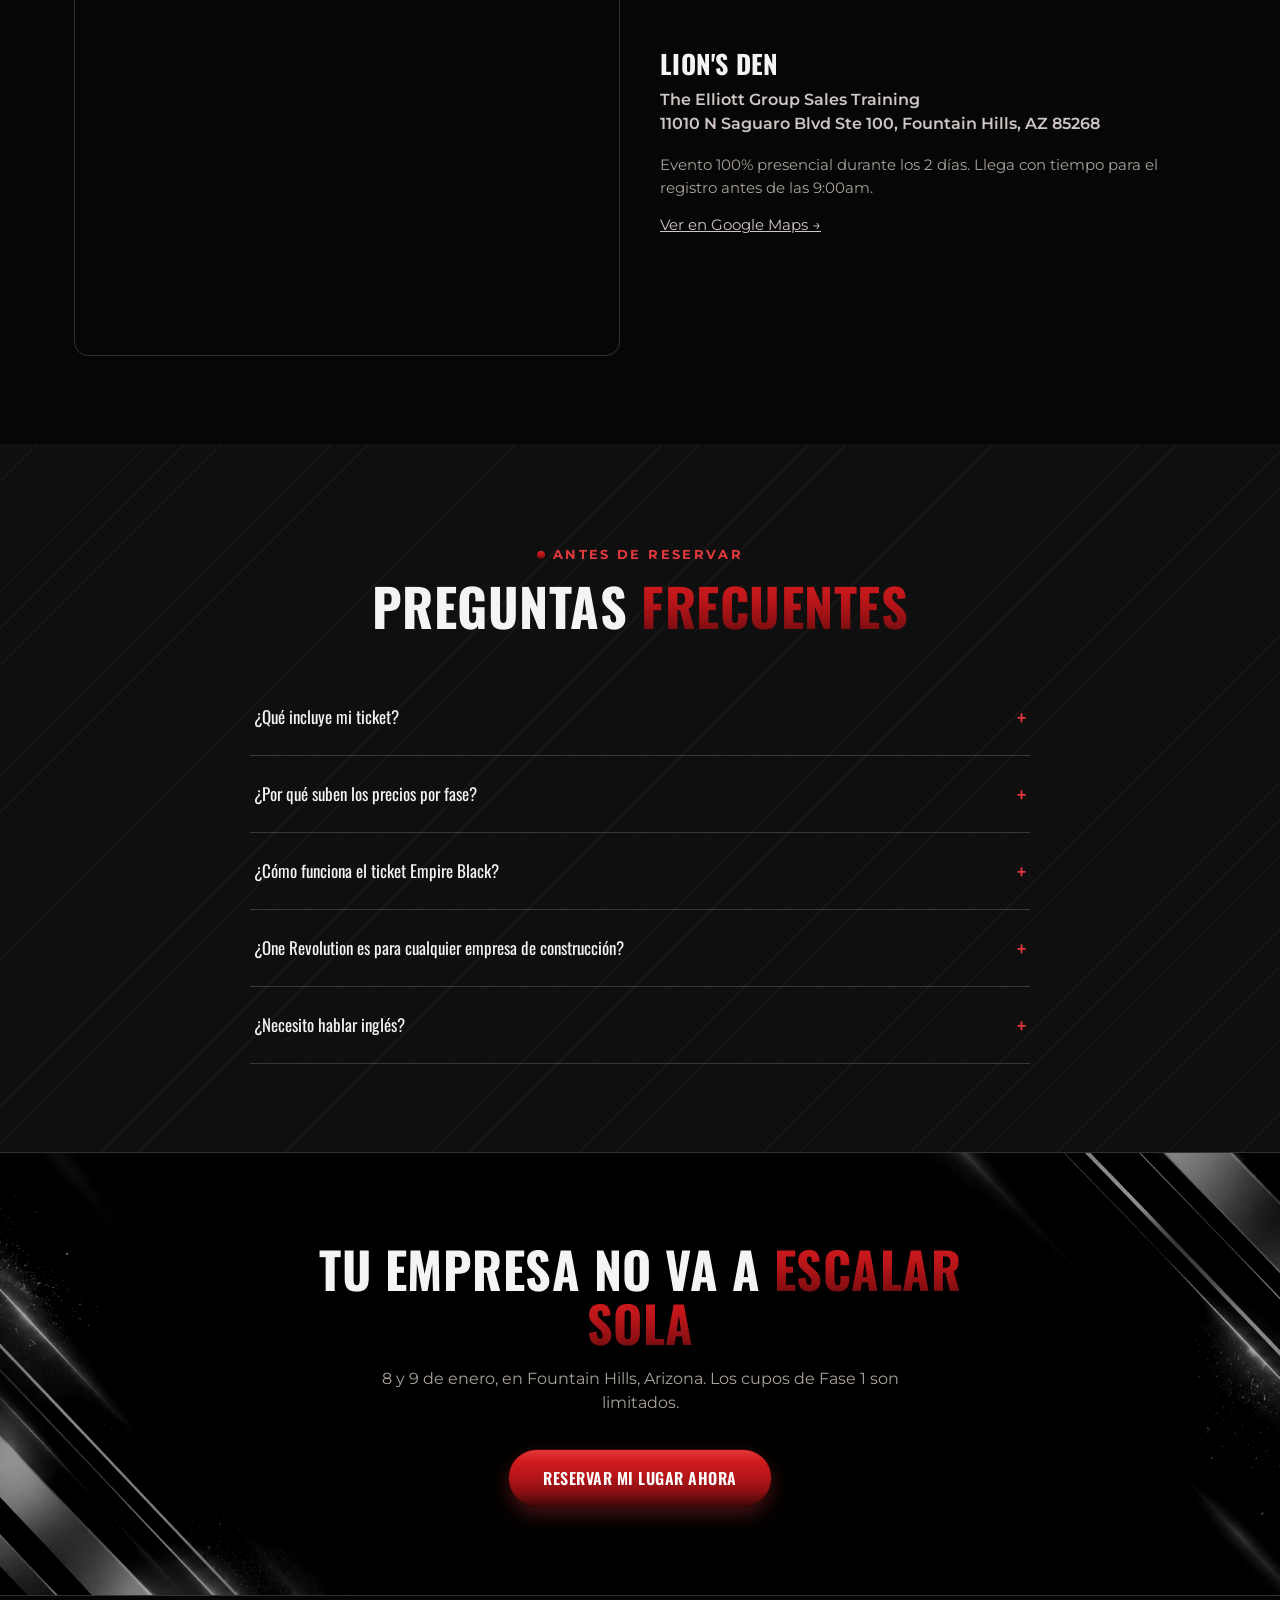
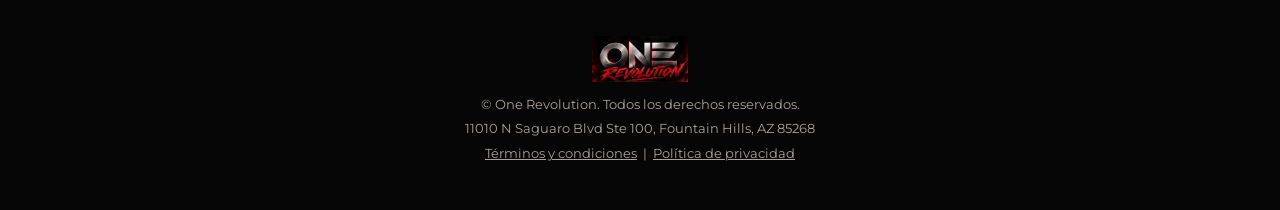
==== commit e5feaa79: "Add two-column hero visual, update Miguel's photo, note English requirement - Restructure hero into " ====
--- a/one-empire/index.html
+++ b/one-empire/index.html
@@ -20,16 +20,23 @@
 <!-- ========================= HERO ========================= -->
 <header class="hero">
   <div class="logo"><img src="assets/logo/one-revolution-logo.webp" alt="One Revolution" class="logo-img"></div>
-  <div class="wrap hero-content">
-    <span class="eyebrow">8 &amp; 9 de Enero · Fountain Hills, AZ</span>
-    <h1>DEJA DE SER EL <span class="accent">CONTRATISTA</span> DE TU PROPIA EMPRESA.<br>EMPIEZA A SER EL <span class="accent">DUEÑO</span> QUE LA ESCALA.</h1>
-    <p class="lead">
-      Un evento de 2 días para dueños de empresas de construcción que ya facturan $30K&ndash;$50K+ al mes y están
-      listos para dejar de resolverlo todo en la obra y construir una empresa que escala sola.
-    </p>
-    <div class="hero-ctas">
-      <a href="#pricing" class="btn btn-red">Reservar mi lugar</a>
-      <a href="#speakers" class="btn btn-outline">Ver speakers</a>
+  <div class="wrap">
+    <div class="hero-grid">
+      <div class="hero-content">
+        <span class="eyebrow">8 &amp; 9 de Enero · Fountain Hills, AZ</span>
+        <h1>DEJA DE SER EL <span class="accent">CONTRATISTA</span> DE TU PROPIA EMPRESA.<br>EMPIEZA A SER EL <span class="accent">DUEÑO</span> QUE LA ESCALA.</h1>
+        <p class="lead">
+          Un evento de 2 días para dueños de empresas de construcción que ya facturan $30K&ndash;$50K+ al mes y están
+          listos para dejar de resolverlo todo en la obra y construir una empresa que escala sola.
+        </p>
+        <div class="hero-ctas">
+          <a href="#pricing" class="btn btn-red">Reservar mi lugar</a>
+          <a href="#speakers" class="btn btn-outline">Ver speakers</a>
+        </div>
+      </div>
+      <div class="hero-visual">
+        <img src="assets/backgrounds/hero-poster.webp" alt="One Revolution — Mónica Tucella, Andy Elliott y Hugo Pérez" class="hero-visual-img">
+      </div>
     </div>
 
     <div class="facts">
@@ -210,6 +217,7 @@
           <li>Estás listo para dejar de ser tú quien resuelve cada problema de obra</li>
           <li>Quieres construir sistemas y equipo, no solo ganar más proyectos</li>
           <li>Buscas rodearte de otros dueños de constructoras en tu mismo nivel</li>
+          <li>Hablas inglés (el evento se da en inglés)</li>
         </ul>
       </div>
       <div class="audience-card no">
@@ -219,6 +227,7 @@
           <li>Buscas una fórmula rápida sin implementar nada en tu operación</li>
           <li>No estás dispuesto a invertir en escalar tu constructora</li>
           <li>No puedes asistir presencialmente los 2 días completos</li>
+          <li>No hablas ni entiendes inglés</li>
         </ul>
       </div>
     </div>
@@ -402,6 +411,10 @@
         <button class="faq-question">¿One Revolution es para cualquier empresa de construcción? <span class="plus">+</span></button>
         <div class="faq-answer"><p>No. One Revolution está diseñado para dueños de empresas de construcción que ya facturan al menos $30K–$50K al mes y están listos para escalar su operación más allá de su esfuerzo personal en la obra.</p></div>
       </div>
+      <div class="faq-item">
+        <button class="faq-question">¿Necesito hablar inglés? <span class="plus">+</span></button>
+        <div class="faq-answer"><p>Sí. El evento se da en inglés — incluyendo las sesiones de Andy Elliott — así que es importante que entiendas y hables inglés para aprovechar al máximo el contenido. No habrá traducción simultánea.</p></div>
+      </div>
     </div>
   </div>
 </section>
--- a/one-empire/styles.css
+++ b/one-empire/styles.css
@@ -252,29 +252,44 @@
 }
 
 .hero-content {
-  text-align: center;
-  padding: 40px 0 20px;
+  padding: 40px 0 0;
+}
+
+.hero-grid {
+  display: grid;
+  grid-template-columns: 1.05fr 0.95fr;
+  gap: 48px;
+  align-items: center;
 }
 
 .hero-content h1 {
-  font-size: clamp(36px, 6vw, 68px);
-  max-width: 900px;
-  margin: 0 auto 22px;
+  font-size: clamp(32px, 4.6vw, 58px);
+  margin: 0 0 22px;
 }
 
 .hero-content p.lead {
-  max-width: 620px;
-  margin: 0 auto 34px;
+  max-width: 540px;
+  margin: 0 0 34px;
   color: var(--gray);
   font-size: 18px;
 }
 
 .hero-ctas {
   display: flex;
-  justify-content: center;
+  justify-content: flex-start;
   gap: 16px;
   flex-wrap: wrap;
-  margin-bottom: 48px;
+}
+
+.hero-visual {
+  position: relative;
+}
+
+.hero-visual-img {
+  width: 100%;
+  height: auto;
+  border-radius: var(--radius);
+  box-shadow: 0 24px 60px rgba(0, 0, 0, 0.55), 0 0 40px rgba(228, 57, 60, 0.15);
 }
 
 /* quick facts bar */
@@ -282,7 +297,7 @@
   display: grid;
   grid-template-columns: repeat(3, 1fr);
   max-width: 760px;
-  margin: 0 auto;
+  margin: 44px auto 0;
   border: 1px solid var(--border);
   border-radius: var(--radius);
   overflow: hidden;
@@ -1011,6 +1026,27 @@
     transform: none;
   }
 
+  .hero-grid {
+    grid-template-columns: 1fr;
+    gap: 32px;
+    text-align: center;
+  }
+
+  .hero-visual {
+    order: -1;
+    max-width: 420px;
+    margin: 0 auto;
+  }
+
+  .hero-content p.lead {
+    margin-left: auto;
+    margin-right: auto;
+  }
+
+  .hero-ctas {
+    justify-content: center;
+  }
+
   .facts {
     grid-template-columns: 1fr;
   }
